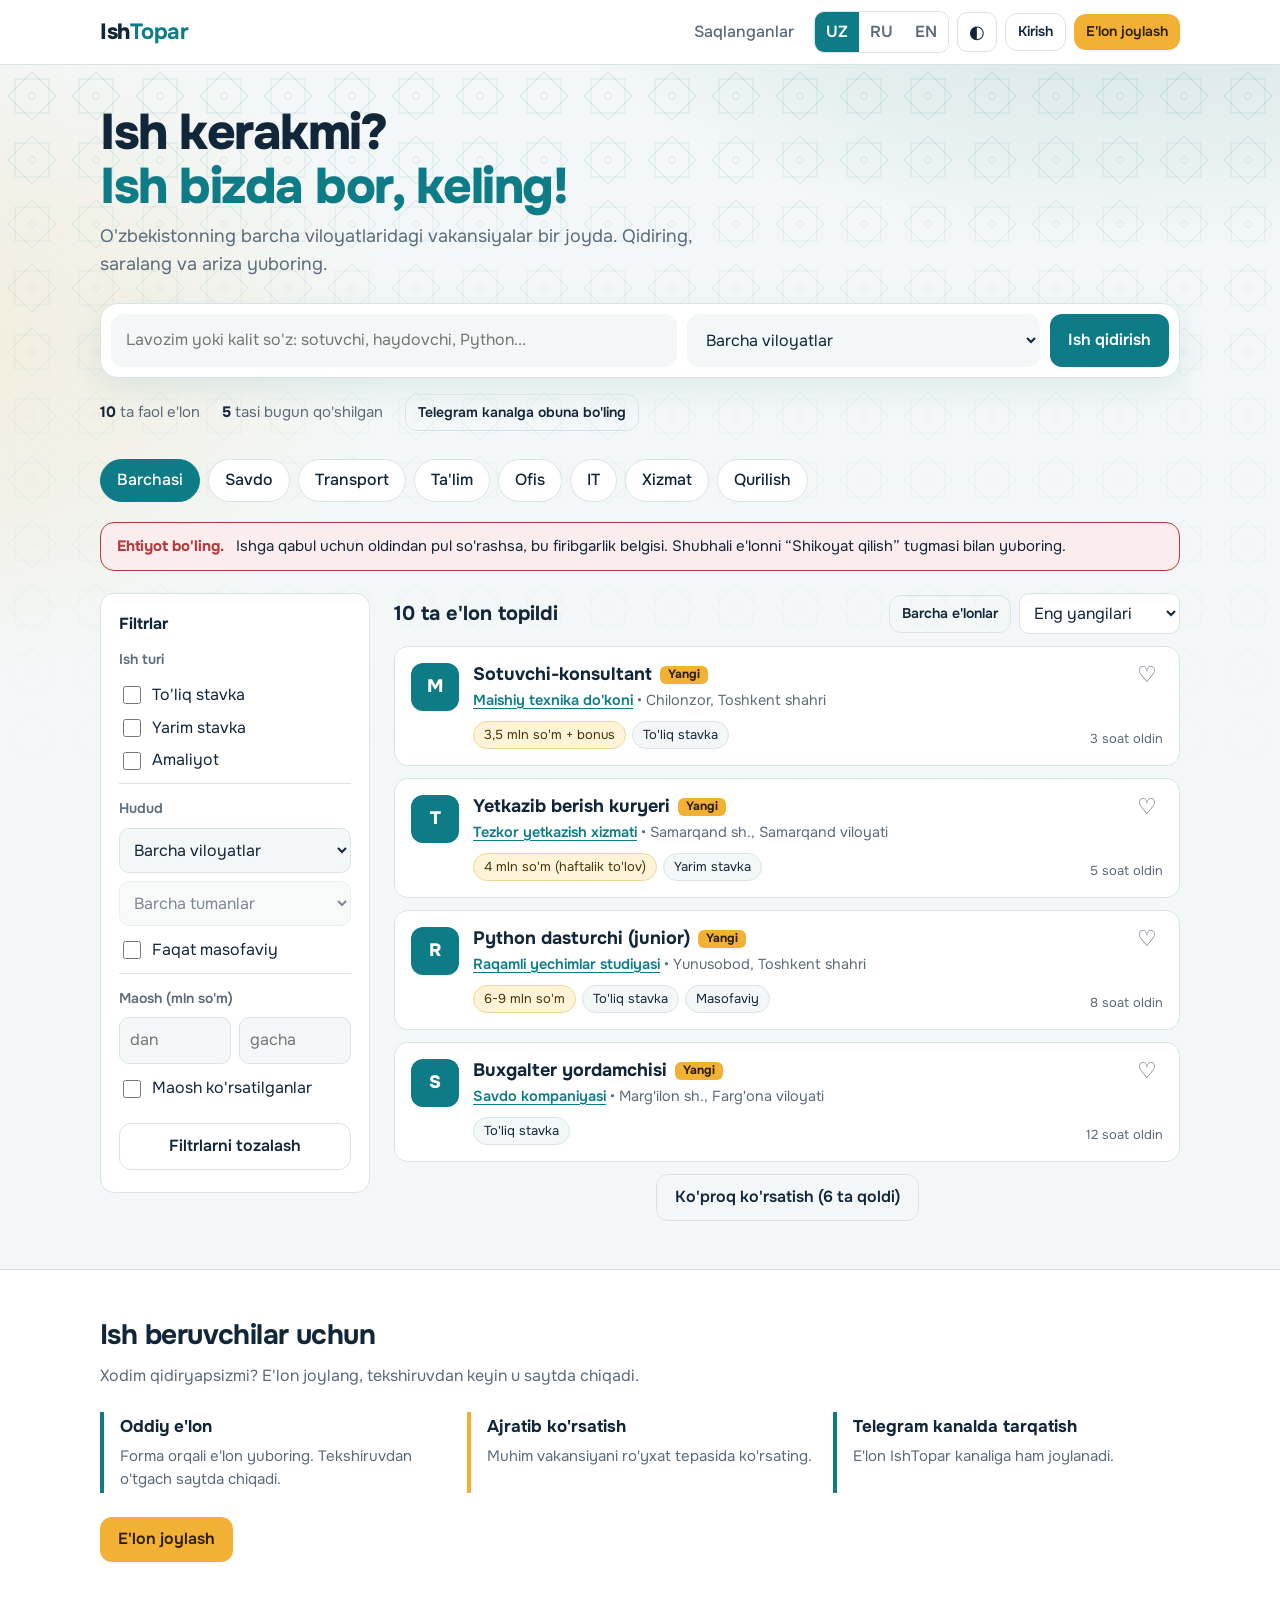
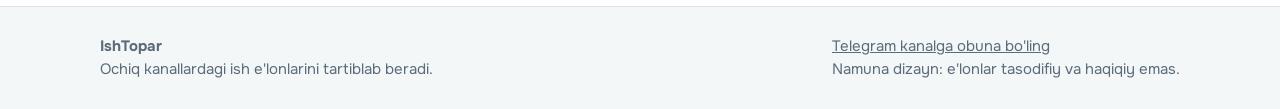
==== static/index.html @ b178813f "Create index.html" ====
<!DOCTYPE html>
<html lang="uz">
<head>
<meta charset="utf-8">
<meta name="viewport" content="width=device-width, initial-scale=1">
<title>IshTopar</title>
<link rel="preconnect" href="https://fonts.googleapis.com">
<link href="https://fonts.googleapis.com/css2?family=Onest:wght@400;500;600;800&display=swap" rel="stylesheet">
<style>
:root{
  --ink:#12263A; --muted:#5B6B7A; --bg:#F3F7F7; --surface:#FFFFFF; --line:#D9E3E5;
  --teal:#0E7C86; --teal-dark:#0A5E66; --gold:#F2B134; --red:#B3393A; --red-bg:#FBEDED;
  --sal-bg:#FFF4D9; --sal-line:#F0D894; --sal-ink:#4A3500; --radius:14px;
  --glow1:rgba(14,124,134,.17); --glow2:rgba(242,177,52,.15); --pat:url("data:image/svg+xml,<svg xmlns='http://www.w3.org/2000/svg' width='64' height='64' viewBox='0 0 64 64'><g fill='none' stroke='%230E7C86' stroke-opacity='.14' stroke-width='1'><rect x='15' y='15' width='34' height='34'/><rect x='15' y='15' width='34' height='34' transform='rotate(45 32 32)'/><circle cx='32' cy='32' r='3.5'/></g></svg>");
}
@media (prefers-color-scheme:dark){
  :root:not([data-theme="light"]){--ink:#E8EEF2; --muted:#9AAAB8; --bg:#0F1A24; --surface:#16242F; --line:#26384A; --teal:#3FB6C1; --teal-dark:#7FD3DB; --red-bg:#2C1A1B; --red:#E27C7D; --sal-bg:#3A3016; --sal-line:#5C4B1C; --sal-ink:#F6D98B; --glow1:rgba(63,182,193,.20); --glow2:rgba(242,177,52,.10); --pat:url("data:image/svg+xml,<svg xmlns='http://www.w3.org/2000/svg' width='64' height='64' viewBox='0 0 64 64'><g fill='none' stroke='%233FB6C1' stroke-opacity='.11' stroke-width='1'><rect x='15' y='15' width='34' height='34'/><rect x='15' y='15' width='34' height='34' transform='rotate(45 32 32)'/><circle cx='32' cy='32' r='3.5'/></g></svg>");}
}
:root[data-theme="dark"]{--ink:#E8EEF2; --muted:#9AAAB8; --bg:#0F1A24; --surface:#16242F; --line:#26384A; --teal:#3FB6C1; --teal-dark:#7FD3DB; --red-bg:#2C1A1B; --red:#E27C7D; --sal-bg:#3A3016; --sal-line:#5C4B1C; --sal-ink:#F6D98B; --glow1:rgba(63,182,193,.20); --glow2:rgba(242,177,52,.10); --pat:url("data:image/svg+xml,<svg xmlns='http://www.w3.org/2000/svg' width='64' height='64' viewBox='0 0 64 64'><g fill='none' stroke='%233FB6C1' stroke-opacity='.11' stroke-width='1'><rect x='15' y='15' width='34' height='34'/><rect x='15' y='15' width='34' height='34' transform='rotate(45 32 32)'/><circle cx='32' cy='32' r='3.5'/></g></svg>");}
*{box-sizing:border-box}
body::before{content:"";position:fixed;inset:0;z-index:-2;pointer-events:none;background:radial-gradient(900px 460px at 88% -6%,var(--glow1),transparent 65%),radial-gradient(760px 520px at -8% 38%,var(--glow2),transparent 65%)}
body::after{content:"";position:fixed;inset:0;z-index:-1;pointer-events:none;background-image:var(--pat);background-size:64px 64px;-webkit-mask-image:linear-gradient(180deg,#000 0,rgba(0,0,0,.35) 45%,transparent 90%);mask-image:linear-gradient(180deg,#000 0,rgba(0,0,0,.35) 45%,transparent 90%)}
html{scroll-padding-top:env(safe-area-inset-top,0px)}
body{margin:0;background:var(--bg);color:var(--ink);font-family:"Onest","Segoe UI",system-ui,sans-serif;line-height:1.55;font-size:16px;padding-top:env(safe-area-inset-top,0px);padding-bottom:env(safe-area-inset-bottom,0px)}
a{color:inherit}
:focus-visible{outline:3px solid var(--gold);outline-offset:2px}
.wrap{max-width:1120px;margin:0 auto;padding:0 20px}
.btn{display:inline-block;border:0;cursor:pointer;font:inherit;font-weight:600;border-radius:12px;padding:10px 18px;text-decoration:none;text-align:center}
.btn-gold{background:var(--gold);color:#2B1E00}
.btn-gold:hover{filter:brightness(.95)}
.btn-teal{background:var(--teal);color:#fff}
.btn-teal:hover{background:var(--teal-dark)}
.btn-line{background:transparent;border:1.5px solid var(--line);color:var(--ink)}
.btn-line:hover{border-color:var(--teal)}
.btn-sm{padding:7px 12px;font-size:14px}
.icon-btn{border:1px solid var(--line);background:var(--surface);color:var(--ink);border-radius:10px;width:40px;height:40px;cursor:pointer;font-size:18px}

/* Header */
header.top{background:var(--surface);border-bottom:1px solid var(--line)}
header.top .wrap{display:flex;align-items:center;gap:12px;min-height:64px;flex-wrap:wrap;padding-top:8px;padding-bottom:8px}
.logo{font-weight:800;font-size:22px;text-decoration:none;letter-spacing:-.02em}
.logo b{color:var(--teal)}
nav{margin-left:auto;display:flex;gap:8px;align-items:center;flex-wrap:wrap}
nav .navlink{padding:8px 12px;border-radius:10px;text-decoration:none;color:var(--muted);font-weight:500;background:none;border:0;font:inherit;font-weight:500;cursor:pointer}
nav .navlink:hover{background:var(--bg);color:var(--ink)}
.count{display:inline-block;min-width:22px;padding:0 6px;border-radius:999px;background:var(--red);color:#fff;font-size:12px;text-align:center;margin-left:4px}
.lang{display:flex;border:1px solid var(--line);border-radius:10px;overflow:hidden}
.lang button{border:0;background:var(--surface);color:var(--muted);font:inherit;font-weight:600;padding:8px 11px;cursor:pointer}
.lang button[aria-pressed="true"]{background:var(--teal);color:#fff}
#userBox{display:none;position:relative;align-items:center}
.avatar-btn{width:42px;height:42px;border-radius:50%;border:2.5px solid var(--teal);padding:0;background:var(--teal);color:#fff;font:inherit;font-weight:800;cursor:pointer;overflow:hidden;display:grid;place-items:center}
.avatar-btn.emp{border-color:var(--gold);background:var(--gold);color:#2B1E00}
.avatar-btn img{width:100%;height:100%;object-fit:cover;display:block}
.online{position:absolute;right:0;bottom:0;width:12px;height:12px;border-radius:50%;background:#2DB36B;border:2px solid var(--surface);pointer-events:none}
.menu{position:absolute;right:0;top:calc(100% + 10px);min-width:270px;background:var(--surface);border:1px solid var(--line);border-radius:14px;box-shadow:0 14px 40px rgba(0,0,0,.22);padding:8px;z-index:20}
.menu[hidden]{display:none}
.menu .who{display:flex;gap:12px;align-items:center;padding:10px 10px 14px;border-bottom:1px solid var(--line);margin-bottom:6px}
.who-av{width:48px;height:48px;flex:none;border-radius:50%;background:var(--teal);color:#fff;border:2.5px solid var(--teal);display:grid;place-items:center;font-weight:800;overflow:hidden}
.who-av.emp{background:var(--gold);border-color:var(--gold);color:#2B1E00}
.who-av img{width:100%;height:100%;object-fit:cover;display:block}
.who-t{min-width:0}
.who-t strong{display:block;font-size:16px;line-height:1.3;overflow:hidden;text-overflow:ellipsis;white-space:nowrap}
#mId{color:var(--muted);font-size:14px;font-variant-numeric:tabular-nums;overflow:hidden;text-overflow:ellipsis}
.menu button{display:flex;gap:10px;align-items:center;width:100%;text-align:left;border:0;background:none;color:var(--ink);font:inherit;padding:10px;border-radius:9px;cursor:pointer}
.menu button svg{width:18px;height:18px;flex:none;color:var(--muted)}
.menu button.danger,.menu button.danger svg{color:var(--red)}
.menu button:hover{background:var(--bg)}
.pill{display:inline-block;margin-top:6px;font-size:12px;font-weight:700;padding:1px 10px;border-radius:999px;border:1.5px solid var(--teal);color:var(--teal);background:var(--bg)}
.pill.emp{border-color:var(--gold);color:var(--sal-ink);background:var(--sal-bg)}
.roles{display:grid;grid-template-columns:1fr 1fr;gap:10px;margin-top:6px}
.dlg form label.role{position:relative;margin:0;font-weight:400;border:1.5px solid var(--line);border-radius:12px;padding:12px;cursor:pointer;background:var(--bg)}
.dlg form .role input{position:absolute;opacity:0;width:1px;height:1px;padding:0;border:0}
.role strong{display:block;font-weight:600}
.role span{color:var(--muted);font-size:14px;line-height:1.35;display:block}
.role:has(input:checked){border-color:var(--teal);box-shadow:0 0 0 2px var(--teal) inset}
.role:has(input:focus-visible){outline:3px solid var(--gold);outline-offset:2px}
.photo-row{display:flex;gap:16px;align-items:center;margin:16px 0 4px}
.photo{width:84px;height:84px;flex:none;border-radius:50%;background:var(--teal);color:#fff;display:grid;place-items:center;font-weight:800;font-size:30px;overflow:hidden}
.dlg form label.inl{display:flex;gap:8px;align-items:center;font-weight:500;margin-top:16px}
.dlg form input[type=checkbox]{width:18px;height:18px;padding:0;accent-color:var(--teal)}
.dlg form label.sub{margin-top:14px}
.tabs[hidden]{display:none}
.phone{display:flex;align-items:center;border:1px solid var(--line);border-radius:10px;background:var(--bg)}
.phone:focus-within{outline:3px solid var(--gold);outline-offset:2px;border-color:var(--teal)}
.pfx{padding:0 4px 0 13px;font-weight:600;color:var(--ink);user-select:none;white-space:nowrap}
.dlg form .phone input{border:0;background:transparent;outline:none;padding-left:6px;font-variant-numeric:tabular-nums}
.pwbox{position:relative}
.dlg form .pwbox input{padding-right:100px}
.pwtog{position:absolute;right:6px;top:50%;transform:translateY(-50%);border:0;background:none;color:var(--teal);font:inherit;font-weight:600;cursor:pointer;padding:6px 8px}
.linkrow{display:flex;justify-content:space-between;gap:8px 16px;flex-wrap:wrap;margin-top:12px}
.linkbtn{border:0;background:none;color:var(--teal);font:inherit;font-weight:600;cursor:pointer;padding:4px 0;text-decoration:underline;text-underline-offset:3px}
.alert{margin:12px 0 0;padding:10px 14px;border-radius:10px;background:var(--red-bg);border:1px solid var(--red);font-size:15px}
.demo{margin:12px 0 0;padding:10px 14px;border:1.5px dashed var(--gold);border-radius:10px;background:var(--sal-bg);color:var(--sal-ink);font-size:15px}
.demo strong{letter-spacing:.18em;font-size:18px}
.dlg form input.codeinput{letter-spacing:.35em;font-size:22px;text-align:center;font-variant-numeric:tabular-nums}

/* Hero */
.hero{padding:40px 0 22px}
.hero h1{font-size:clamp(30px,5vw,50px);line-height:1.08;margin:0 0 10px;letter-spacing:-.03em;font-weight:800;max-width:16em}
.hero h1 .h1b{display:block;color:var(--teal)}
.hero p{margin:0 0 24px;color:var(--muted);font-size:18px;max-width:34em}
.search{display:grid;grid-template-columns:1.6fr 1fr auto;gap:10px;background:var(--surface);border:1px solid var(--line);border-radius:18px;padding:10px;box-shadow:0 10px 30px rgba(14,124,134,.10)}
.search input,.search select{font:inherit;color:var(--ink);background:var(--bg);border:1px solid transparent;border-radius:12px;padding:13px 14px;width:100%}
.search input:focus,.search select:focus{border-color:var(--teal);outline:none}
.stats{display:flex;gap:22px;flex-wrap:wrap;margin-top:16px;color:var(--muted);font-size:15px;align-items:center}
.stats strong{color:var(--ink)}

/* Categories */
.cats{display:flex;gap:8px;overflow-x:auto;padding:6px 20px 14px;margin:0 -20px;scrollbar-width:thin}
.chip{flex:none;border:1.5px solid var(--line);background:var(--surface);color:var(--ink);padding:8px 16px;border-radius:999px;font:inherit;font-weight:500;cursor:pointer}
.chip[aria-pressed="true"]{background:var(--teal);border-color:var(--teal);color:#fff}

.warn{display:flex;gap:12px;background:var(--red-bg);border:1px solid var(--red);color:var(--ink);border-radius:var(--radius);padding:12px 16px;margin:6px 0 22px;font-size:15px}
.warn strong{color:var(--red)}

/* Layout */
.layout{display:grid;grid-template-columns:270px 1fr;gap:24px;align-items:start;padding-bottom:48px}
aside.filters{background:var(--surface);border:1px solid var(--line);border-radius:var(--radius);padding:18px;position:sticky;top:16px}
aside.filters h2{font-size:16px;margin:0 0 12px}
.fgroup{border-top:1px solid var(--line);padding:14px 0 6px}
.fgroup:first-of-type{border-top:0;padding-top:0}
.fgroup h3{font-size:14px;margin:0 0 8px;color:var(--muted);font-weight:600}
.fgroup label.chk{display:flex;gap:8px;align-items:center;padding:4px 0;cursor:pointer}
.fgroup input[type=checkbox]{accent-color:var(--teal);width:18px;height:18px}
.fgroup select,.fgroup input[type=number]{font:inherit;width:100%;padding:10px;border-radius:10px;border:1px solid var(--line);background:var(--bg);color:var(--ink);margin-bottom:8px}
.fgroup select:disabled{opacity:.55}
.range{display:grid;grid-template-columns:1fr 1fr;gap:8px}
.filters-toggle{display:none}

.listhead{display:flex;justify-content:space-between;align-items:center;margin-bottom:12px;gap:12px;flex-wrap:wrap}
.listhead h2{margin:0;font-size:20px}
.listhead select{font:inherit;padding:8px 10px;border-radius:10px;border:1px solid var(--line);background:var(--surface);color:var(--ink)}

/* Job card */
.job{display:grid;grid-template-columns:48px 1fr auto;gap:14px;background:var(--surface);border:1px solid var(--line);border-radius:var(--radius);padding:16px;margin-bottom:12px;cursor:pointer}
.job:hover{border-color:var(--teal)}
.avatar{width:48px;height:48px;border-radius:12px;background:var(--teal);color:#fff;display:grid;place-items:center;font-weight:800;font-size:18px}
.job h3{margin:0 0 2px;font-size:18px;line-height:1.3;display:flex;gap:8px;align-items:center;flex-wrap:wrap}
.job .meta{color:var(--muted);font-size:14.5px}
.colink{border:0;background:none;padding:0;font:inherit;color:var(--teal);font-weight:600;cursor:pointer;text-decoration:underline;text-underline-offset:3px}
.tags{display:flex;flex-wrap:wrap;gap:6px;margin-top:10px}
.tag{font-size:13px;padding:3px 10px;border-radius:999px;background:var(--bg);border:1px solid var(--line);color:var(--ink)}
.tag.salary{background:var(--sal-bg);border-color:var(--sal-line);color:var(--sal-ink)}
.badge-new{font-size:12px;font-weight:700;background:var(--gold);color:#2B1E00;border-radius:6px;padding:1px 8px}
.job .side{text-align:right;display:flex;flex-direction:column;justify-content:space-between;align-items:flex-end;gap:8px;font-size:13px;color:var(--muted)}
.save{border:0;background:none;font-size:22px;cursor:pointer;color:var(--muted);line-height:1}
.save[aria-pressed="true"]{color:var(--red)}
.empty{text-align:center;padding:48px 16px;background:var(--surface);border:1px dashed var(--line);border-radius:var(--radius);color:var(--muted)}
.empty strong{display:block;color:var(--ink);font-size:18px;margin-bottom:6px}
.more{display:block;margin:6px auto 0}

/* Employers */
.employers{background:var(--surface);border-top:1px solid var(--line);border-bottom:1px solid var(--line);padding:44px 0}
.employers h2{margin:0 0 6px;font-size:28px;letter-spacing:-.02em}
.employers p.lead{margin:0 0 24px;color:var(--muted);max-width:36em}
.eitems{display:grid;grid-template-columns:repeat(3,1fr);gap:20px;margin-bottom:24px}
.eitem{border-left:4px solid var(--teal);padding:2px 0 2px 16px}
.eitem:nth-child(2){border-color:var(--gold)}
.eitem h3{margin:0 0 4px;font-size:17px}
.eitem p{margin:0;color:var(--muted);font-size:15px}

/* Dialogs */
dialog{border:0;border-radius:18px;padding:0;max-width:640px;width:calc(100% - 28px);background:var(--surface);color:var(--ink);box-shadow:0 30px 80px rgba(0,0,0,.35)}
dialog::backdrop{background:rgba(10,20,30,.55)}
.dlg{padding:24px;max-height:85vh;overflow:auto}
.dlg h2{margin:0 0 4px;font-size:24px;line-height:1.25}
.dlg .close{float:right}
.dlg dl{display:grid;grid-template-columns:110px 1fr;gap:8px 12px;margin:18px 0}
.dlg dt{color:var(--muted)}
.dlg dd{margin:0}
.dlg .actions{display:flex;gap:10px;flex-wrap:wrap;margin-top:18px}
.dlg form label{display:block;margin:12px 0 4px;font-weight:600;font-size:14px}
.dlg form input,.dlg form select,.dlg form textarea{font:inherit;width:100%;padding:11px;border-radius:10px;border:1px solid var(--line);background:var(--bg);color:var(--ink)}
.dlg .two{display:grid;grid-template-columns:1fr 1fr;gap:10px}
.tabs{display:flex;gap:6px;margin:14px 0 4px}
.tabs button{flex:1;border:1.5px solid var(--line);background:var(--surface);color:var(--ink);font:inherit;font-weight:600;padding:9px;border-radius:10px;cursor:pointer}
.tabs button[aria-pressed="true"]{background:var(--teal);border-color:var(--teal);color:#fff}
.note{color:var(--muted);font-size:14px;margin-top:12px}
.mini{display:flex;justify-content:space-between;gap:10px;align-items:center;border:1px solid var(--line);border-radius:12px;padding:10px 14px;margin-top:8px;cursor:pointer;background:var(--bg)}
.mini:hover{border-color:var(--teal)}

footer{background:var(--bg);padding:28px 0;color:var(--muted);font-size:15px}
footer .wrap{display:flex;justify-content:space-between;gap:16px;flex-wrap:wrap}

@media (max-width:860px){
  .layout{grid-template-columns:1fr}
  aside.filters{position:static;display:none}
  aside.filters.open{display:block}
  .filters-toggle{display:inline-block}
  .search{grid-template-columns:1fr}
  .eitems{grid-template-columns:1fr}
  nav .hide-sm{display:none}
}
@media (max-width:520px){
  .job{grid-template-columns:40px 1fr}
  .job .side{grid-column:1/-1;flex-direction:row;align-items:center;text-align:left}
  .avatar{width:40px;height:40px;font-size:16px}
  .dlg .two{grid-template-columns:1fr}
  .dlg dl{grid-template-columns:1fr}
}
@media (prefers-reduced-motion:no-preference){.job{transition:border-color .15s}}
</style>
</head>
<body>

<header class="top">
  <div class="wrap">
    <a class="logo" href="#">Ish<b>Topar</b></a>
    <nav>
      <button class="navlink" id="savedBtn"><span data-i18n="nav_saved"></span><span class="count" id="savedCount">0</span></button>
      <div class="lang" role="group" aria-label="Til / Язык">
        <button data-lang="uz" aria-pressed="true">UZ</button>
        <button data-lang="ru" aria-pressed="false">RU</button>
        <button data-lang="en" aria-pressed="false">EN</button>
      </div>
      <button class="icon-btn" id="themeBtn" aria-label="Theme">◐</button>
      <button class="btn btn-line btn-sm" id="loginBtn" data-i18n="login"></button>
      <span id="userBox">
        <button class="avatar-btn" id="avatarBtn" aria-haspopup="true" aria-expanded="false"></button>
        <span class="online" aria-hidden="true"></span>
        <div class="menu" id="userMenu" hidden>
          <div class="who">
            <div class="who-av" id="mAv"></div>
            <div class="who-t"><strong id="mName"></strong><div id="mId"></div><span class="pill" id="mRole"></span></div>
          </div>
          <button type="button" id="menuProfile"><svg viewBox="0 0 24 24" fill="none" stroke="currentColor" stroke-width="2" stroke-linecap="round" stroke-linejoin="round" aria-hidden="true"><circle cx="12" cy="8" r="4"/><path d="M4 21c0-4 4-6 8-6s8 2 8 6"/></svg><span data-i18n="menu_profile"></span></button>
          <button type="button" id="logoutBtn" class="danger"><svg viewBox="0 0 24 24" fill="none" stroke="currentColor" stroke-width="2" stroke-linecap="round" stroke-linejoin="round" aria-hidden="true"><path d="M9 21H5a2 2 0 0 1-2-2V5a2 2 0 0 1 2-2h4"/><path d="M16 17l5-5-5-5"/><path d="M21 12H9"/></svg><span data-i18n="logout"></span></button>
        </div>
      </span>
      <button class="btn btn-gold btn-sm" id="postBtn" data-i18n="post"></button>
    </nav>
  </div>
</header>

<main>
<section class="hero">
  <div class="wrap">
    <h1><span data-i18n="hero_h1"></span><span class="h1b" data-i18n="hero_h2"></span></h1>
    <p data-i18n="hero_p"></p>
    <div class="search" role="search">
      <input id="q" type="search" data-ph="ph_q" aria-label="Search">
      <select id="regionTop" aria-label="Hudud"></select>
      <button class="btn btn-teal" id="goBtn" data-i18n="search"></button>
    </div>
    <div class="stats">
      <span><strong id="statCount">0</strong> <span data-i18n="stat_active"></span></span>
      <span><strong id="statNew">0</strong> <span data-i18n="stat_new"></span></span>
      <a class="btn btn-line btn-sm" href="https://t.me/ishtopar" target="_blank" rel="noopener" data-i18n="tg"></a>
    </div>
  </div>
</section>

<div class="wrap">
  <div class="cats" id="cats"></div>

  <div class="warn" role="note">
    <strong data-i18n="warn_b"></strong><span data-i18n="warn_t"></span>
  </div>

  <div class="layout" id="list">
    <aside class="filters" id="filters">
      <h2 data-i18n="filters"></h2>
      <div class="fgroup">
        <h3 data-i18n="f_type"></h3>
        <label class="chk"><input type="checkbox" name="type" value="full"> <span data-i18n="t_full"></span></label>
        <label class="chk"><input type="checkbox" name="type" value="part"> <span data-i18n="t_part"></span></label>
        <label class="chk"><input type="checkbox" name="type" value="intern"> <span data-i18n="t_intern"></span></label>
      </div>
      <div class="fgroup">
        <h3 data-i18n="f_region"></h3>
        <select id="region" aria-label="Viloyat"></select>
        <select id="district" aria-label="Tuman"></select>
        <label class="chk"><input type="checkbox" id="remote"> <span data-i18n="remote"></span></label>
      </div>
      <div class="fgroup">
        <h3 data-i18n="f_salary"></h3>
        <div class="range">
          <input type="number" id="smin" min="0" step="0.5" data-ph="from">
          <input type="number" id="smax" min="0" step="0.5" data-ph="to">
        </div>
        <label class="chk"><input type="checkbox" id="salaryOnly"> <span data-i18n="sal_only"></span></label>
      </div>
      <button class="btn btn-line" id="reset" style="width:100%;margin:12px 0 4px" data-i18n="reset"></button>
    </aside>

    <section>
      <div class="listhead">
        <h2 id="resultTitle"></h2>
        <div style="display:flex;gap:8px;align-items:center;flex-wrap:wrap">
          <button class="btn btn-line btn-sm" id="backAll" hidden data-i18n="back_all"></button>
          <button class="btn btn-line btn-sm filters-toggle" id="fToggle" data-i18n="filters"></button>
          <select id="sort" aria-label="Sort">
            <option value="new" data-i18n="sort_new"></option>
            <option value="salary" data-i18n="sort_sal"></option>
          </select>
        </div>
      </div>
      <div id="jobs"></div>
    </section>
  </div>
</div>

<section class="employers" id="employers">
  <div class="wrap">
    <h2 data-i18n="e_h"></h2>
    <p class="lead" data-i18n="e_p"></p>
    <div class="eitems">
      <div class="eitem"><h3 data-i18n="e1_h"></h3><p data-i18n="e1_t"></p></div>
      <div class="eitem"><h3 data-i18n="e2_h"></h3><p data-i18n="e2_t"></p></div>
      <div class="eitem"><h3 data-i18n="e3_h"></h3><p data-i18n="e3_t"></p></div>
    </div>
    <button class="btn btn-gold" id="postBtn2" data-i18n="post"></button>
  </div>
</section>
</main>

<footer>
  <div class="wrap">
    <div><strong>IshTopar</strong><br><span data-i18n="foot1"></span></div>
    <div><a href="https://t.me/ishtopar" target="_blank" rel="noopener" data-i18n="tg"></a><br><span data-i18n="foot3"></span></div>
  </div>
</footer>

<dialog id="detail" aria-label="Job"><div class="dlg" id="dBody"></div></dialog>
<dialog id="coDlg" aria-label="Company"><div class="dlg" id="coBody"></div></dialog>

<dialog id="postDlg" aria-labelledby="pTitle">
  <div class="dlg">
    <button class="icon-btn close" data-close aria-label="Close">✕</button>
    <h2 id="pTitle" data-i18n="p_title"></h2>
    <p class="note" style="margin-top:4px" data-i18n="p_sub"></p>
    <form id="postForm">
      <label for="f1" data-i18n="p_job"></label><input id="f1" required>
      <label for="f2" data-i18n="p_co"></label><input id="f2" required>
      <div class="two">
        <div><label for="pCat" data-i18n="p_cat"></label><select id="pCat"></select></div>
        <div><label for="pType" data-i18n="p_type"></label><select id="pType"></select></div>
      </div>
      <div class="two">
        <div><label for="pRegion" data-i18n="p_reg"></label><select id="pRegion" required></select></div>
        <div><label for="pDistrict" data-i18n="p_dist"></label><select id="pDistrict"></select></div>
      </div>
      <label for="f5" data-i18n="p_sal"></label><input id="f5" data-ph="p_sal_ph">
      <label for="f6" data-i18n="p_desc"></label><textarea id="f6" rows="4" required></textarea>
      <label for="f7" data-i18n="p_contact"></label><input id="f7" required>
      <div class="actions"><button class="btn btn-gold" type="submit" data-i18n="p_send"></button></div>
    </form>
  </div>
</dialog>

<dialog id="profDlg" aria-labelledby="prTitle">
  <div class="dlg">
    <button class="icon-btn close" data-close aria-label="Close">✕</button>
    <h2 id="prTitle" data-i18n="pr_title"></h2>
    <span class="pill" id="prRole"></span>
    <form id="profForm">
      <div class="photo-row">
        <div class="photo" id="prPhoto"></div>
        <div>
          <div style="display:flex;gap:8px;flex-wrap:wrap">
            <button type="button" class="btn btn-line btn-sm" id="photoPick" data-i18n="pr_photo_btn"></button>
            <button type="button" class="btn btn-line btn-sm" id="photoDel" data-i18n="pr_photo_rm"></button>
          </div>
          <p class="note" style="margin:8px 0 0" data-i18n="pr_photo_hint"></p>
          <input type="file" id="photoIn" accept="image/*" hidden>
        </div>
      </div>
      <label for="pr1" data-i18n="pr_name"></label><input id="pr1" required maxlength="80">
      <div class="two">
        <div><label for="pr2" data-i18n="pr_email"></label><input id="pr2" type="email" autocomplete="email"></div>
        <div><label for="pr3" data-i18n="pr_phone"></label><input id="pr3" type="tel" readonly></div>
      </div>
      <div class="two">
        <div><label for="prRegion" data-i18n="p_reg"></label><select id="prRegion"></select></div>
        <div><label for="prDistrict" data-i18n="p_dist"></label><select id="prDistrict"></select></div>
      </div>
      <div id="seekerFields">
        <div class="two">
          <div><label for="pr6" data-i18n="pr_field"></label><select id="pr6"></select></div>
          <div><label for="pr7" data-i18n="pr_tg"></label><input id="pr7" placeholder="@username" maxlength="60"></div>
        </div>
        <label for="pr8" data-i18n="pr_about"></label><textarea id="pr8" rows="3" maxlength="300"></textarea>
      </div>
      <div id="empFields" hidden>
        <label for="pr9" data-i18n="pr_co"></label><input id="pr9" maxlength="100">
        <label for="pr10" data-i18n="pr_site"></label><input id="pr10" maxlength="120">
        <label for="pr11" data-i18n="pr_co_about"></label><textarea id="pr11" rows="3" maxlength="400"></textarea>
      </div>
      <label class="inl" for="pr12"><input type="checkbox" id="pr12"> <span data-i18n="pr_notify"></span></label>
      <div class="actions"><button class="btn btn-teal" type="submit" data-i18n="pr_save"></button><button class="btn btn-line" type="button" id="chPw" data-i18n="pr_change_pw"></button><span id="prMsg" class="note" style="margin:0;align-self:center" role="status"></span></div>
      <p class="note" data-i18n="pr_private"></p>
    </form>
  </div>
</dialog>

<dialog id="loginDlg" aria-labelledby="lTitle">
  <div class="dlg">
    <button class="icon-btn close" data-close aria-label="Close">✕</button>
    <h2 id="lTitle"></h2>
    <div class="tabs" id="authTabs">
      <button type="button" data-tab="in" aria-pressed="true" data-i18n="tab_in"></button>
      <button type="button" data-tab="up" aria-pressed="false" data-i18n="tab_up"></button>
    </div>
    <div class="alert" id="authMsg" role="alert" hidden></div>

    <form id="fIn" data-panel="in" novalidate>
      <label for="inPhone" data-i18n="l_phone"></label><div class="phone"><span class="pfx">+998</span><input id="inPhone" data-phone type="tel" inputmode="numeric" autocomplete="tel-national" placeholder="90 123 45 67" maxlength="12"></div>
      <label for="inPass" data-i18n="l_pw"></label><div class="pwbox"><input id="inPass" type="password" autocomplete="current-password"><button type="button" class="pwtog" data-pw="inPass" data-i18n="a_show"></button></div>
      <div class="linkrow">
        <button type="button" class="linkbtn" data-go="forgot" data-i18n="a_forgot"></button>
        <button type="button" class="linkbtn" data-go="sms" data-i18n="a_sms"></button>
      </div>
      <div class="actions"><button class="btn btn-teal" type="submit" data-i18n="l_in"></button></div>
    </form>

    <form id="fUp" data-panel="up" hidden novalidate>
      <label for="l1" data-i18n="l_name"></label><input id="l1" autocomplete="name" maxlength="80">
      <label for="upPhone" data-i18n="l_phone"></label><div class="phone"><span class="pfx">+998</span><input id="upPhone" data-phone type="tel" inputmode="numeric" autocomplete="tel-national" placeholder="90 123 45 67" maxlength="12"></div>
      <label for="upPass" data-i18n="l_pw"></label><div class="pwbox"><input id="upPass" type="password" autocomplete="new-password"><button type="button" class="pwtog" data-pw="upPass" data-i18n="a_show"></button></div>
      <p class="note" style="margin:4px 0 0" data-i18n="a_pw_hint"></p>
      <label class="sub" data-i18n="reg_role"></label>
      <div class="roles">
        <label class="role"><input type="radio" name="role" value="seeker" checked><strong data-i18n="role_seeker"></strong><span data-i18n="role_seeker_d"></span></label>
        <label class="role"><input type="radio" name="role" value="employer"><strong data-i18n="role_emp"></strong><span data-i18n="role_emp_d"></span></label>
      </div>
      <div id="coRow" hidden><label for="l4" data-i18n="l_company"></label><input id="l4" autocomplete="organization" maxlength="100"></div>
      <div class="actions"><button class="btn btn-teal" type="submit" data-i18n="a_next"></button></div>
    </form>

    <form id="fSms" data-panel="sms" hidden novalidate>
      <p class="note" style="margin-top:12px" data-i18n="a_sms_hint"></p>
      <label for="smsPhone" data-i18n="l_phone"></label><div class="phone"><span class="pfx">+998</span><input id="smsPhone" data-phone type="tel" inputmode="numeric" autocomplete="tel-national" placeholder="90 123 45 67" maxlength="12"></div>
      <div class="actions"><button class="btn btn-teal" type="submit" data-i18n="a_send"></button><button type="button" class="linkbtn" data-go="in" data-i18n="a_back"></button></div>
    </form>

    <form id="fForgot" data-panel="forgot" hidden novalidate>
      <p class="note" style="margin-top:12px" data-i18n="a_forgot_hint"></p>
      <label for="fgPhone" data-i18n="l_phone"></label><div class="phone"><span class="pfx">+998</span><input id="fgPhone" data-phone type="tel" inputmode="numeric" autocomplete="tel-national" placeholder="90 123 45 67" maxlength="12"></div>
      <div class="actions"><button class="btn btn-teal" type="submit" data-i18n="a_send"></button><button type="button" class="linkbtn" data-go="in" data-i18n="a_back"></button></div>
    </form>

    <form id="fCode" data-panel="code" hidden novalidate>
      <p class="note" style="margin-top:12px" id="codeNote"></p>
      <div class="demo" id="demoCode"></div>
      <label for="codeIn" data-i18n="a_code"></label><input id="codeIn" class="codeinput" inputmode="numeric" autocomplete="one-time-code" maxlength="6" placeholder="••••••">
      <div class="actions"><button class="btn btn-teal" type="submit" data-i18n="a_verify"></button><button class="btn btn-line" type="button" id="resendBtn" disabled></button><button type="button" class="linkbtn" data-go="in" data-i18n="a_back"></button></div>
    </form>

    <form id="fNew" data-panel="new" hidden novalidate>
      <label for="np1" data-i18n="a_new_pw"></label><div class="pwbox"><input id="np1" type="password" autocomplete="new-password"><button type="button" class="pwtog" data-pw="np1" data-i18n="a_show"></button></div>
      <p class="note" style="margin:4px 0 0" data-i18n="a_pw_hint"></p>
      <label for="np2" data-i18n="a_new_pw2"></label><div class="pwbox"><input id="np2" type="password" autocomplete="new-password"><button type="button" class="pwtog" data-pw="np2" data-i18n="a_show"></button></div>
      <div class="actions"><button class="btn btn-teal" type="submit" data-i18n="a_save_pw"></button></div>
    </form>

    <p class="note" data-i18n="l_note"></p>
  </div>
</dialog>

<script>
/* ---------- Tarjimalar ---------- */
const T={
uz:{nav_jobs:"E'lonlar",nav_saved:"Saqlanganlar",login:"Kirish",logout:"Chiqish",hello:"Salom, ",post:"E'lon joylash",
hero_h1:"Ish kerakmi?",hero_h2:"Ish bizda bor, keling!",hero_p:"O'zbekistonning barcha viloyatlaridagi vakansiyalar bir joyda. Qidiring, saralang va ariza yuboring.",
ph_q:"Lavozim yoki kalit so'z: sotuvchi, haydovchi, Python...",all_reg:"Barcha viloyatlar",all_dist:"Barcha tumanlar",search:"Ish qidirish",
stat_active:"ta faol e'lon",stat_new:"tasi bugun qo'shilgan",tg:"Telegram kanalga obuna bo'ling",
warn_b:"Ehtiyot bo'ling. ",warn_t:"Ishga qabul uchun oldindan pul so'rashsa, bu firibgarlik belgisi. Shubhali e'lonni “Shikoyat qilish” tugmasi bilan yuboring.",
filters:"Filtrlar",f_type:"Ish turi",t_full:"To'liq stavka",t_part:"Yarim stavka",t_intern:"Amaliyot",f_region:"Hudud",remote:"Faqat masofaviy",
f_salary:"Maosh (mln so'm)",from:"dan",to:"gacha",sal_only:"Maosh ko'rsatilganlar",reset:"Filtrlarni tozalash",
sort_new:"Eng yangilari",sort_sal:"Maosh bo'yicha",found:"ta e'lon topildi",saved_title:"Saqlangan e'lonlar",back_all:"Barcha e'lonlar",
empty_t:"Hech narsa topilmadi",empty_d:"Qidiruv so'zini qisqartiring yoki filtrlarni tozalang.",
es_t:"Hali hech narsa saqlanmagan",es_d:"E'londagi ♡ belgisini bosib, yoqqanlarini shu yerga yig'ing.",
more:"Ko'proq ko'rsatish",left:"ta qoldi",new:"Yangi",remote_tag:"Masofaviy",mln:"mln so'm",ago_h:"soat oldin",ago_d:"kun oldin",
x_bonus:"+ bonus",x_food:"+ ovqat",x_weekly:"(haftalik to'lov)",x_deal:"(kelishuv asosida)",
d_type:"Ish turi",d_reg:"Hudud",d_sal:"Maosh",d_none:"Ko'rsatilmagan",d_desc:"Tavsif",d_req:"Talablar",d_con:"Aloqa",
apply:"Ariza yuborish",report:"Shikoyat qilish",reported:"Shikoyat yuborildi",dw_b:"Eslatma. ",dw_t:"Oldindan to'lov so'ralsa, rozi bo'lmang.",
co_jobs:"Ochiq vakansiyalar",
p_title:"E'lon joylash",p_sub:"E'lon tekshiruvdan keyin saytda chiqadi.",p_job:"Lavozim",p_co:"Kompaniya",p_cat:"Soha",p_type:"Ish turi",p_reg:"Viloyat",p_dist:"Tuman",
p_sal:"Maosh (ixtiyoriy)",p_sal_ph:"Masalan: 4-6 mln so'm",p_desc:"Tavsif va talablar",p_contact:"Aloqa (Telegram yoki telefon)",p_send:"Tekshiruvga yuborish",
p_ok_b:"Rahmat, e'lon qabul qilindi.",p_ok_t:"Tekshiruvdan keyin saytda chiqadi.",close:"Yopish",
tab_in:"Kirish",tab_up:"Ro'yxatdan o'tish",l_name:"Ismingiz",l_id:"Telefon yoki email",l_pw:"Parol",l_in:"Kirish",l_up:"Hisob yaratish",
l_note:"Kod telefon raqamingizga SMS orqali yuboriladi.",
reg_role:"Siz kimsiz?",role_seeker:"Ish qidiryapman",role_seeker_d:"Vakansiya qidirib, ariza yuboraman",role_emp:"Ish beruvchiman",role_emp_d:"Xodim qidiryapman, e'lon joylayman",l_company:"Kompaniya nomi",role_label_seeker:"Ish qidiruvchi",role_label_emp:"Ish beruvchi",
menu_profile:"Profil sozlamalari",choose:"Tanlang",
pr_title:"Profil sozlamalari",pr_photo_btn:"Rasm tanlash",pr_photo_rm:"O'chirish",pr_photo_hint:"JPG yoki PNG. Rasm kvadrat shaklida kesiladi.",
pr_name:"Ism",pr_email:"Email",pr_phone:"Telefon",pr_field:"Qiziqish sohasi",pr_tg:"Telegram",pr_about:"O'zim haqimda",
pr_co:"Kompaniya nomi",pr_site:"Kompaniya sayti yoki Telegram",pr_co_about:"Kompaniya haqida",pr_notify:"Yangi vakansiyalar haqida xabar olish",
pr_save:"Saqlash",pr_saved:"Saqlandi",pr_private:"Ma'lumotlaringiz serverda saqlanadi.",
l_phone:"Telefon raqam",a_next:"Davom etish",a_forgot:"Parolni unutdingizmi?",a_sms:"SMS kod bilan kirish",a_show:"Ko'rsatish",a_hide:"Yashirish",a_pw_hint:"Kamida 8 ta belgi.",
a_sms_title:"SMS kod bilan kirish",a_sms_hint:"Telefon raqamingizga 6 xonali kod yuboramiz.",a_forgot_title:"Parolni tiklash",a_forgot_hint:"Ro'yxatdan o'tgan raqamingizni kiriting, SMS orqali kod yuboramiz.",
a_send:"Kod yuborish",a_code_title:"Kodni kiriting",a_code_sent:"Kod {p} raqamiga yuborildi.",a_code:"6 xonali kod",a_verify:"Tasdiqlash",a_resend:"Qayta yuborish",a_resend_in:"Qayta yuborish ({s} s)",
a_demo:"Demo: SMS o'rniga kod shu yerda ko'rsatiladi: ",a_new_title:"Yangi parol",a_new_pw:"Yangi parol",a_new_pw2:"Parolni takrorlang",a_save_pw:"Parolni saqlash",a_back:"Orqaga",pr_change_pw:"Parolni o'zgartirish (SMS orqali)",
e_phone:"Telefon raqamni to'liq kiriting (9 ta raqam).",e_cred:"Telefon raqam yoki parol noto'g'ri. Hisobingiz bo'lmasa, ro'yxatdan o'ting.",e_lock:"Juda ko'p urinish. {s} soniyadan keyin qayta urinib ko'ring.",
e_nopw:"Bu hisobga parol o'rnatilmagan. “Parolni unutdingizmi?” orqali yangi parol o'rnating.",e_exists:"Bu raqam allaqachon ro'yxatdan o'tgan. Kiring yoki parolni tiklang.",e_noacc:"Bu raqam ro'yxatdan o'tmagan. Avval ro'yxatdan o'ting.",
e_pw_short:"Parol kamida 8 ta belgidan iborat bo'lsin.",e_pw_match:"Parollar bir xil emas.",e_code:"Kod noto'g'ri yoki muddati tugagan. Kerak bo'lsa yangi kod so'rang.",e_code_exp:"Kod muddati tugadi. Yangi kod so'rang.",e_code_tries:"Urinishlar tugadi. Yangi kod so'rang.",
e_company:"Kompaniya nomini kiriting.",e_crypto:"Xavfsiz ulanish kerak: saytni localhost yoki HTTPS orqali oching.",
e_soon:"Biroz kuting: {s} soniyadan keyin qayta urinib ko'ring.",e_rate:"Juda ko'p so'rov. Keyinroq urinib ko'ring.",e_reset:"Ruxsat muddati tugadi. Parolni tiklashni qaytadan boshlang.",e_sms:"SMS yuborib bo'lmadi. Keyinroq urinib ko'ring.",
e_net:"Server bilan aloqa yo'q. Server ishlayotganini va saytni http://127.0.0.1:5000 orqali ochganingizni tekshiring.",e_server:"Xatolik yuz berdi. Qayta urinib ko'ring.",e_email:"Email noto'g'ri.",e_photo:"Rasm noto'g'ri yoki juda katta.",e_unauth:"Sessiya tugagan. Qaytadan kiring.",
a_dev:"Sinov rejimi: SMS yuborilmaydi. {p} uchun kodni server oynasida (terminalda) ko'ring.",
e_h:"Ish beruvchilar uchun",e_p:"Xodim qidiryapsizmi? E'lon joylang, tekshiruvdan keyin u saytda chiqadi.",
e1_h:"Oddiy e'lon",e1_t:"Forma orqali e'lon yuboring. Tekshiruvdan o'tgach saytda chiqadi.",
e2_h:"Ajratib ko'rsatish",e2_t:"Muhim vakansiyani ro'yxat tepasida ko'rsating.",
e3_h:"Telegram kanalda tarqatish",e3_t:"E'lon IshTopar kanaliga ham joylanadi.",
foot1:"Ochiq kanallardagi ish e'lonlarini tartiblab beradi.",foot3:"Namuna dizayn: e'lonlar tasodifiy va haqiqiy emas.",
c_all:"Barchasi",c_sales:"Savdo",c_transport:"Transport",c_edu:"Ta'lim",c_office:"Ofis",c_it:"IT",c_service:"Xizmat",c_build:"Qurilish"},
ru:{nav_jobs:"Вакансии",nav_saved:"Сохранённые",login:"Войти",logout:"Выйти",hello:"Привет, ",post:"Разместить вакансию",
hero_h1:"Нужна работа?",hero_h2:"Работа у нас есть, заходите!",hero_p:"Вакансии из всех областей Узбекистана в одном месте. Ищите, фильтруйте и откликайтесь.",
ph_q:"Должность или слово: продавец, водитель, Python...",all_reg:"Все области",all_dist:"Все районы",search:"Найти работу",
stat_active:"активных вакансий",stat_new:"добавлено сегодня",tg:"Подписаться на Telegram-канал",
warn_b:"Будьте осторожны. ",warn_t:"Если за трудоустройство просят деньги вперёд, это признак мошенничества. Отправьте жалобу кнопкой «Пожаловаться».",
filters:"Фильтры",f_type:"Тип работы",t_full:"Полная занятость",t_part:"Частичная занятость",t_intern:"Стажировка",f_region:"Регион",remote:"Только удалённо",
f_salary:"Зарплата (млн сум)",from:"от",to:"до",sal_only:"С указанной зарплатой",reset:"Сбросить фильтры",
sort_new:"Сначала новые",sort_sal:"По зарплате",found:"вакансий найдено",saved_title:"Сохранённые вакансии",back_all:"Все вакансии",
empty_t:"Ничего не найдено",empty_d:"Сократите запрос или сбросьте фильтры.",
es_t:"Пока ничего не сохранено",es_d:"Нажмите ♡ на вакансии, чтобы собрать понравившиеся здесь.",
more:"Показать ещё",left:"осталось",new:"Новая",remote_tag:"Удалённо",mln:"млн сум",ago_h:"ч. назад",ago_d:"дн. назад",
x_bonus:"+ бонус",x_food:"+ питание",x_weekly:"(выплата еженедельно)",x_deal:"(по договорённости)",
d_type:"Тип работы",d_reg:"Регион",d_sal:"Зарплата",d_none:"Не указана",d_desc:"Описание",d_req:"Требования",d_con:"Контакты",
apply:"Откликнуться",report:"Пожаловаться",reported:"Жалоба отправлена",dw_b:"Помните. ",dw_t:"Если просят оплату вперёд, не соглашайтесь.",
co_jobs:"Открытые вакансии",
p_title:"Разместить вакансию",p_sub:"После проверки вакансия появится на сайте.",p_job:"Должность",p_co:"Компания",p_cat:"Сфера",p_type:"Тип работы",p_reg:"Область",p_dist:"Район",
p_sal:"Зарплата (необязательно)",p_sal_ph:"Например: 4-6 млн сум",p_desc:"Описание и требования",p_contact:"Контакт (Telegram или телефон)",p_send:"Отправить на проверку",
p_ok_b:"Спасибо, вакансия принята.",p_ok_t:"После проверки она появится на сайте.",close:"Закрыть",
tab_in:"Вход",tab_up:"Регистрация",l_name:"Ваше имя",l_id:"Телефон или email",l_pw:"Пароль",l_in:"Войти",l_up:"Создать аккаунт",
l_note:"Код отправляется SMS на ваш номер телефона.",
reg_role:"Кто вы?",role_seeker:"Ищу работу",role_seeker_d:"Ищу вакансии и откликаюсь",role_emp:"Я работодатель",role_emp_d:"Ищу сотрудников, размещаю вакансии",l_company:"Название компании",role_label_seeker:"Соискатель",role_label_emp:"Работодатель",
menu_profile:"Настройки профиля",choose:"Выберите",
pr_title:"Настройки профиля",pr_photo_btn:"Выбрать фото",pr_photo_rm:"Удалить",pr_photo_hint:"JPG или PNG. Фото обрезается до квадрата.",
pr_name:"Имя",pr_email:"Email",pr_phone:"Телефон",pr_field:"Сфера интересов",pr_tg:"Telegram",pr_about:"О себе",
pr_co:"Название компании",pr_site:"Сайт или Telegram компании",pr_co_about:"О компании",pr_notify:"Получать уведомления о новых вакансиях",
pr_save:"Сохранить",pr_saved:"Сохранено",pr_private:"Ваши данные хранятся на сервере.",
l_phone:"Номер телефона",a_next:"Продолжить",a_forgot:"Забыли пароль?",a_sms:"Войти по SMS-коду",a_show:"Показать",a_hide:"Скрыть",a_pw_hint:"Не менее 8 символов.",
a_sms_title:"Вход по SMS-коду",a_sms_hint:"Мы отправим 6-значный код на ваш номер телефона.",a_forgot_title:"Восстановление пароля",a_forgot_hint:"Введите номер, на который зарегистрирован аккаунт, мы отправим код по SMS.",
a_send:"Отправить код",a_code_title:"Введите код",a_code_sent:"Код отправлен на номер {p}.",a_code:"6-значный код",a_verify:"Подтвердить",a_resend:"Отправить ещё раз",a_resend_in:"Отправить ещё раз ({s} с)",
a_demo:"Демо: вместо SMS код показан здесь: ",a_new_title:"Новый пароль",a_new_pw:"Новый пароль",a_new_pw2:"Повторите пароль",a_save_pw:"Сохранить пароль",a_back:"Назад",pr_change_pw:"Сменить пароль (по SMS)",
e_phone:"Введите номер полностью (9 цифр).",e_cred:"Неверный номер телефона или пароль. Если аккаунта нет, зарегистрируйтесь.",e_lock:"Слишком много попыток. Повторите через {s} с.",
e_nopw:"Для этого аккаунта пароль не задан. Задайте новый через «Забыли пароль?».",e_exists:"Этот номер уже зарегистрирован. Войдите или восстановите пароль.",e_noacc:"Этот номер не зарегистрирован. Сначала зарегистрируйтесь.",
e_pw_short:"Пароль должен содержать не менее 8 символов.",e_pw_match:"Пароли не совпадают.",e_code:"Неверный код или срок его действия истёк. При необходимости запросите новый.",e_code_exp:"Срок действия кода истёк. Запросите новый.",e_code_tries:"Попытки закончились. Запросите новый код.",
e_company:"Введите название компании.",e_crypto:"Нужно безопасное соединение: откройте сайт через localhost или HTTPS.",
e_soon:"Подождите: повторите через {s} с.",e_rate:"Слишком много запросов. Повторите позже.",e_reset:"Срок разрешения истёк. Начните восстановление заново.",e_sms:"Не удалось отправить SMS. Повторите позже.",
e_net:"Нет связи с сервером. Убедитесь, что сервер запущен и сайт открыт через http://127.0.0.1:5000.",e_server:"Произошла ошибка. Повторите попытку.",e_email:"Неверный email.",e_photo:"Фото неверное или слишком большое.",e_unauth:"Сессия истекла. Войдите снова.",
a_dev:"Тестовый режим: SMS не отправляется. Код для {p} смотрите в окне сервера (терминале).",
e_h:"Для работодателей",e_p:"Ищете сотрудников? Разместите вакансию, после проверки она появится на сайте.",
e1_h:"Обычная вакансия",e1_t:"Отправьте вакансию через форму. После проверки она появится на сайте.",
e2_h:"Выделение",e2_t:"Покажите важную вакансию в начале списка.",
e3_h:"Рассылка в Telegram-канале",e3_t:"Вакансия также попадёт в канал IshTopar.",
foot1:"Собирает вакансии из открытых каналов в одном списке.",foot3:"Демо-дизайн: вакансии вымышленные.",
c_all:"Все",c_sales:"Торговля",c_transport:"Транспорт",c_edu:"Образование",c_office:"Офис",c_it:"IT",c_service:"Сервис",c_build:"Строительство"},
en:{nav_jobs:"Jobs",nav_saved:"Saved",login:"Log in",logout:"Log out",hello:"Hi, ",post:"Post a job",
hero_h1:"Need a job?",hero_h2:"We've got work, come on in!",hero_p:"Vacancies from every region of Uzbekistan in one place. Search, filter and apply.",
ph_q:"Job title or keyword: seller, driver, Python...",all_reg:"All regions",all_dist:"All districts",search:"Find jobs",
stat_active:"active jobs",stat_new:"added today",tg:"Join our Telegram channel",
warn_b:"Stay alert. ",warn_t:"If you are asked to pay money up front to get a job, it is a sign of fraud. Report suspicious listings with the “Report” button.",
filters:"Filters",f_type:"Job type",t_full:"Full-time",t_part:"Part-time",t_intern:"Internship",f_region:"Region",remote:"Remote only",
f_salary:"Salary (mln UZS)",from:"from",to:"to",sal_only:"Salary shown",reset:"Clear filters",
sort_new:"Newest first",sort_sal:"By salary",found:"jobs found",saved_title:"Saved jobs",back_all:"All jobs",
empty_t:"Nothing found",empty_d:"Try a shorter search or clear the filters.",
es_t:"Nothing saved yet",es_d:"Tap ♡ on a job to collect your favourites here.",
more:"Show more",left:"left",new:"New",remote_tag:"Remote",mln:"mln UZS",ago_h:"h ago",ago_d:"d ago",
x_bonus:"+ bonus",x_food:"+ meals",x_weekly:"(paid weekly)",x_deal:"(negotiable)",
d_type:"Job type",d_reg:"Region",d_sal:"Salary",d_none:"Not specified",d_desc:"Description",d_req:"Requirements",d_con:"Contact",
apply:"Apply",report:"Report",reported:"Report sent",dw_b:"Remember. ",dw_t:"Never agree to pay money up front.",
co_jobs:"Open positions",
p_title:"Post a job",p_sub:"Your listing will appear on the site after review.",p_job:"Job title",p_co:"Company",p_cat:"Field",p_type:"Job type",p_reg:"Region",p_dist:"District",
p_sal:"Salary (optional)",p_sal_ph:"For example: 4-6 mln UZS",p_desc:"Description and requirements",p_contact:"Contact (Telegram or phone)",p_send:"Send for review",
p_ok_b:"Thank you, your listing was received.",p_ok_t:"It will appear on the site after review.",close:"Close",
tab_in:"Log in",tab_up:"Sign up",l_name:"Your name",l_id:"Phone or email",l_pw:"Password",l_in:"Log in",l_up:"Create account",
l_note:"The code is sent to your phone number by SMS.",
reg_role:"Who are you?",role_seeker:"I'm looking for a job",role_seeker_d:"I search for jobs and apply",role_emp:"I'm an employer",role_emp_d:"I'm hiring and posting jobs",l_company:"Company name",role_label_seeker:"Job seeker",role_label_emp:"Employer",
menu_profile:"Profile settings",choose:"Choose",
pr_title:"Profile settings",pr_photo_btn:"Choose photo",pr_photo_rm:"Remove",pr_photo_hint:"JPG or PNG. The photo is cropped to a square.",
pr_name:"Name",pr_email:"Email",pr_phone:"Phone",pr_field:"Field of interest",pr_tg:"Telegram",pr_about:"About me",
pr_co:"Company name",pr_site:"Company website or Telegram",pr_co_about:"About the company",pr_notify:"Notify me about new vacancies",
pr_save:"Save",pr_saved:"Saved",pr_private:"Your data is stored on the server.",
l_phone:"Phone number",a_next:"Continue",a_forgot:"Forgot password?",a_sms:"Log in with SMS code",a_show:"Show",a_hide:"Hide",a_pw_hint:"At least 8 characters.",
a_sms_title:"Log in with SMS code",a_sms_hint:"We will send a 6-digit code to your phone number.",a_forgot_title:"Reset password",a_forgot_hint:"Enter the number your account is registered with and we will send a code by SMS.",
a_send:"Send code",a_code_title:"Enter the code",a_code_sent:"The code was sent to {p}.",a_code:"6-digit code",a_verify:"Verify",a_resend:"Resend",a_resend_in:"Resend ({s} s)",
a_demo:"Demo: the code is shown here instead of an SMS: ",a_new_title:"New password",a_new_pw:"New password",a_new_pw2:"Repeat password",a_save_pw:"Save password",a_back:"Back",pr_change_pw:"Change password (via SMS)",
e_phone:"Enter the full phone number (9 digits).",e_cred:"Wrong phone number or password. If you have no account, sign up.",e_lock:"Too many attempts. Try again in {s} s.",
e_nopw:"No password is set for this account. Set a new one via “Forgot password?”.",e_exists:"This number is already registered. Log in or reset your password.",e_noacc:"This number is not registered. Sign up first.",
e_pw_short:"The password must be at least 8 characters.",e_pw_match:"Passwords do not match.",e_code:"Wrong code or it has expired. Request a new one if needed.",e_code_exp:"The code has expired. Request a new one.",e_code_tries:"No attempts left. Request a new code.",
e_company:"Enter the company name.",e_crypto:"A secure connection is required: open the site via localhost or HTTPS.",
e_soon:"Please wait: try again in {s} s.",e_rate:"Too many requests. Try again later.",e_reset:"Permission expired. Start the password reset again.",e_sms:"Could not send the SMS. Try again later.",
e_net:"Cannot reach the server. Check that the server is running and the site is opened via http://127.0.0.1:5000.",e_server:"Something went wrong. Please try again.",e_email:"Invalid email.",e_photo:"The photo is invalid or too large.",e_unauth:"Session expired. Please log in again.",
a_dev:"Test mode: no SMS is sent. See the code for {p} in the server window (terminal).",
e_h:"For employers",e_p:"Looking for staff? Post a job and it will appear on the site after review.",
e1_h:"Standard listing",e1_t:"Send your job through the form. It goes live after review.",
e2_h:"Highlighting",e2_t:"Show an important vacancy at the top of the list.",
e3_h:"Telegram channel reach",e3_t:"Your listing is also posted to the IshTopar channel.",
foot1:"Gathers jobs from open channels into one list.",foot3:"Demo design: the listings are made up.",
c_all:"All",c_sales:"Sales",c_transport:"Transport",c_edu:"Education",c_office:"Office",c_it:"IT",c_service:"Service",c_build:"Construction"}
};

/* ---------- Hududlar: viloyat -> tumanlar ---------- */
const REG={
"Toshkent shahri":{ru:"город Ташкент",d:["Bektemir","Chilonzor","Mirobod","Mirzo Ulug'bek","Olmazor","Sergeli","Shayxontohur","Uchtepa","Yakkasaroy","Yashnobod","Yunusobod"]},
"Toshkent viloyati":{ru:"Ташкентская область",d:["Nurafshon sh.","Angren sh.","Olmaliq sh.","Chirchiq sh.","Bekobod","Bo'ka","Bo'stonliq","Chinoz","Ohangaron","Oqqo'rg'on","Parkent","Piskent","Qibray","Quyi Chirchiq","O'rta Chirchiq","Yangiyo'l","Yuqori Chirchiq","Zangiota","Toshkent tumani"]},
"Samarqand viloyati":{ru:"Самаркандская область",d:["Samarqand sh.","Kattaqo'rg'on sh.","Bulung'ur","Ishtixon","Jomboy","Kattaqo'rg'on","Narpay","Nurobod","Oqdaryo","Pastdarg'om","Paxtachi","Payariq","Qo'shrabot","Samarqand","Toyloq","Urgut"]},
"Farg'ona viloyati":{ru:"Ферганская область",d:["Farg'ona sh.","Marg'ilon sh.","Qo'qon sh.","Quvasoy sh.","Oltiariq","Bag'dod","Beshariq","Buvayda","Dang'ara","Farg'ona","Furqat","Qo'shtepa","Quva","Rishton","So'x","Toshloq","Uchko'prik","O'zbekiston","Yozyovon"]},
"Andijon viloyati":{ru:"Андижанская область",d:["Andijon sh.","Xonobod sh.","Andijon","Asaka","Baliqchi","Bo'z","Buloqboshi","Izboskan","Jalaquduq","Xo'jaobod","Qo'rg'ontepa","Marhamat","Oltinko'l","Paxtaobod","Shahrixon","Ulug'nor"]},
"Namangan viloyati":{ru:"Наманганская область",d:["Namangan sh.","Chortoq","Chust","Davlatobod","Kosonsoy","Mingbuloq","Namangan","Norin","Pop","To'raqo'rg'on","Uchqo'rg'on","Uychi","Yangiqo'rg'on"]},
"Buxoro viloyati":{ru:"Бухарская область",d:["Buxoro sh.","Kogon sh.","Buxoro","G'ijduvon","Jondor","Kogon","Olot","Peshku","Qorako'l","Qorovulbozor","Romitan","Shofirkon","Vobkent"]},
"Navoiy viloyati":{ru:"Навоийская область",d:["Navoiy sh.","Zarafshon sh.","Karmana","Konimex","Navbahor","Nurota","Qiziltepa","Tomdi","Uchquduq","Xatirchi"]},
"Qashqadaryo viloyati":{ru:"Кашкадарьинская область",d:["Qarshi sh.","Shahrisabz sh.","Chiroqchi","Dehqonobod","G'uzor","Kasbi","Kitob","Koson","Ko'kdala","Mirishkor","Muborak","Nishon","Qamashi","Qarshi","Shahrisabz","Yakkabog'"]},
"Surxondaryo viloyati":{ru:"Сурхандарьинская область",d:["Termiz sh.","Angor","Boysun","Denov","Jarqo'rg'on","Muzrabot","Oltinsoy","Qiziriq","Qumqo'rg'on","Sariosiyo","Sherobod","Sho'rchi","Termiz","Uzun"]},
"Jizzax viloyati":{ru:"Джизакская область",d:["Jizzax sh.","Arnasoy","Baxmal","Do'stlik","Forish","G'allaorol","Mirzacho'l","Paxtakor","Sharof Rashidov","Yangiobod","Zafarobod","Zarbdor","Zomin"]},
"Sirdaryo viloyati":{ru:"Сырдарьинская область",d:["Guliston sh.","Shirin sh.","Yangiyer sh.","Boyovut","Guliston","Mirzaobod","Oqoltin","Sardoba","Sayxunobod","Sirdaryo","Xovos"]},
"Xorazm viloyati":{ru:"Хорезмская область",d:["Urganch sh.","Xiva sh.","Bog'ot","Gurlan","Hazorasp","Xiva","Xonqa","Qo'shko'pir","Shovot","Tuproqqal'a","Urganch","Yangiariq","Yangibozor"]},
"Qoraqalpog'iston Respublikasi":{ru:"Республика Каракалпакстан",d:["Nukus sh.","Amudaryo","Beruniy","Bo'zatov","Chimboy","Ellikqal'a","Kegeyli","Mo'ynoq","Nukus","Qanliko'l","Qo'ng'irot","Qorao'zak","Shumanay","Taxiatosh","Taxtako'pir","To'rtko'l","Xo'jayli"]}
};

/* ---------- Namuna e'lonlar (keyin ma'lumotlar bazasidan keladi) ---------- */
const JOBS=[
{id:1,cat:"sales",type:"full",reg:"Toshkent shahri",dist:"Chilonzor",remote:false,s:[3.5,3.5],x:"bonus",hours:3,contact:"@namuna_hr",
 t:"Sotuvchi-konsultant",c:"Maishiy texnika do'koni",d:"Do'kon zalida mijozlarga maslahat berish, kassa bilan ishlash. Tajriba shart emas, o'rgatamiz.",r:"Muloqotga ochiqlik, 18 yoshdan katta.",a:"Toshkentdagi maishiy texnika do'konlari tarmog'i.",
 ru:{t:"Продавец-консультант",c:"Магазин бытовой техники",d:"Консультировать покупателей в зале, работать с кассой. Опыт не обязателен, обучим.",r:"Коммуникабельность, возраст от 18 лет.",a:"Сеть магазинов бытовой техники в Ташкенте."}},
{id:2,cat:"transport",type:"part",reg:"Samarqand viloyati",dist:"Samarqand sh.",remote:false,s:[4,4],x:"weekly",hours:5,contact:"+998 90 000 00 00",
 t:"Yetkazib berish kuryeri",c:"Tezkor yetkazish xizmati",d:"Buyurtmalarni shahar bo'ylab yetkazish. Erkin grafik, o'z transporti bo'lsa afzal.",r:"Shaharni yaxshi bilish, telefon.",a:"Samarqanddagi ovqat va tovar yetkazish xizmati.",
 ru:{t:"Курьер службы доставки",c:"Служба быстрой доставки",d:"Доставка заказов по городу. Свободный график, свой транспорт приветствуется.",r:"Хорошее знание города, телефон.",a:"Служба доставки еды и товаров в Самарканде."}},
{id:3,cat:"it",type:"full",reg:"Toshkent shahri",dist:"Yunusobod",remote:true,s:[6,9],hours:8,contact:"@namuna_it",
 t:"Python dasturchi (junior)",c:"Raqamli yechimlar studiyasi",d:"Flask asosidagi veb-loyihalarda ishlash, API yozish, kod ko'rigi.",r:"Python, Git, SQL asoslari. Portfolio bo'lsa yaxshi.",a:"Veb va mobil ilovalar yaratadigan kichik studiya.",
 ru:{t:"Python-разработчик (junior)",c:"Студия цифровых решений",d:"Работа над веб-проектами на Flask, написание API, ревью кода.",r:"Python, Git, основы SQL. Портфолио приветствуется.",a:"Небольшая студия веб- и мобильной разработки."}},
{id:4,cat:"office",type:"full",reg:"Farg'ona viloyati",dist:"Marg'ilon sh.",remote:false,hours:12,contact:"@namuna_buh",
 t:"Buxgalter yordamchisi",c:"Savdo kompaniyasi",d:"Birlamchi hujjatlar bilan ishlash, hisobotlarga yordam berish.",r:"Iqtisodiyot yo'nalishi talabasi yoki bitiruvchisi, 1C bilish afzal.",a:"Ulgurji savdo bilan shug'ullanuvchi kompaniya.",
 ru:{t:"Помощник бухгалтера",c:"Торговая компания",d:"Работа с первичными документами, помощь в подготовке отчётов.",r:"Студент или выпускник экономики, знание 1С приветствуется.",a:"Компания, занимающаяся оптовой торговлей."}},
{id:5,cat:"edu",type:"part",reg:"Toshkent shahri",dist:"Mirobod",remote:false,s:[5,8],hours:20,contact:"@namuna_edu",
 t:"Ingliz tili o'qituvchisi",c:"Til o'quv markazi",d:"Boshlang'ich va o'rta darajadagi guruhlarda dars berish.",r:"IELTS 6.5+ yoki shunga teng daraja.",a:"Chet tillari bo'yicha o'quv markazi.",
 ru:{t:"Преподаватель английского",c:"Языковой учебный центр",d:"Преподавание в группах начального и среднего уровней.",r:"IELTS 6.5+ или эквивалент.",a:"Учебный центр иностранных языков."}},
{id:6,cat:"it",type:"full",reg:"Toshkent shahri",dist:"Shayxontohur",remote:true,s:[4.5,4.5],hours:26,contact:"@namuna_smm",
 t:"SMM mutaxassisi",c:"Kiyim brendi",d:"Instagram va Telegram sahifalarini yuritish, kontent reja tuzish.",r:"Kontent yaratish tajribasi, Canva yoki shunga o'xshash dastur.",a:"Mahalliy kiyim brendi.",
 ru:{t:"SMM-специалист",c:"Бренд одежды",d:"Ведение страниц в Instagram и Telegram, составление контент-плана.",r:"Опыт создания контента, Canva или аналоги.",a:"Местный бренд одежды."}},
{id:7,cat:"service",type:"full",reg:"Buxoro viloyati",dist:"Buxoro sh.",remote:false,s:[3,3],x:"food",hours:30,contact:"+998 91 000 00 00",
 t:"Oshpaz yordamchisi",c:"Milliy taomlar restorani",d:"Oshxonada tayyorgarlik ishlari, usta oshpazga yordam.",r:"Mas'uliyat, tozalik, jamoada ishlash.",a:"Buxorodagi milliy taomlar restorani.",
 ru:{t:"Помощник повара",c:"Ресторан национальной кухни",d:"Подготовительные работы на кухне, помощь шеф-повару.",r:"Ответственность, чистоплотность, работа в команде.",a:"Ресторан национальной кухни в Бухаре."}},
{id:8,cat:"it",type:"intern",reg:"Toshkent shahri",dist:"Mirzo Ulug'bek",remote:false,hours:40,contact:"@namuna_sec",
 t:"Kiberxavfsizlik bo'yicha stajyor",c:"Axborot xavfsizligi markazi",d:"Tarmoq xavfsizligi monitoringi va zaifliklarni tahlil qilishda yordam berish.",r:"Tarmoqlar va Linux asoslari, o'rganishga ishtiyoq.",a:"Axborot xavfsizligi bo'yicha xizmatlar markazi.",
 ru:{t:"Стажёр по кибербезопасности",c:"Центр информационной безопасности",d:"Помощь в мониторинге сетевой безопасности и анализе уязвимостей.",r:"Основы сетей и Linux, желание учиться.",a:"Центр услуг по информационной безопасности."}},
{id:9,cat:"transport",type:"full",reg:"Andijon viloyati",dist:"Andijon sh.",remote:false,s:[7,7],hours:55,contact:"+998 93 000 00 00",
 t:"Yuk mashinasi haydovchisi",c:"Logistika kompaniyasi",d:"Respublika bo'ylab yuk tashish, mashina kompaniyaniki.",r:"C toifali guvohnoma, 3 yillik tajriba.",a:"Yuk tashish bilan shug'ullanuvchi logistika kompaniyasi.",
 ru:{t:"Водитель грузовика",c:"Логистическая компания",d:"Грузоперевозки по республике, автомобиль принадлежит компании.",r:"Права категории C, 3 года опыта.",a:"Логистическая компания, занимающаяся грузоперевозками."}},
{id:10,cat:"build",type:"full",reg:"Namangan viloyati",dist:"Namangan sh.",remote:false,s:[5.5,5.5],x:"deal",hours:70,contact:"@namuna_usta",
 t:"Qurilish ustasi",c:"Ta'mirlash brigadasi",d:"Ichki pardozlash ishlari: suvoq, bo'yoq, plitka.",r:"Kamida 2 yillik tajriba.",a:"Uy-joy ta'mirlash brigadasi.",
 ru:{t:"Строитель-отделочник",c:"Ремонтная бригада",d:"Внутренняя отделка: штукатурка, покраска, плитка.",r:"Опыт не менее 2 лет.",a:"Бригада по ремонту жилья."}}
];
const REG_EN={"Toshkent shahri":"Tashkent city","Toshkent viloyati":"Tashkent region","Samarqand viloyati":"Samarkand region","Farg'ona viloyati":"Fergana region","Andijon viloyati":"Andijan region","Namangan viloyati":"Namangan region","Buxoro viloyati":"Bukhara region","Navoiy viloyati":"Navoi region","Qashqadaryo viloyati":"Kashkadarya region","Surxondaryo viloyati":"Surkhandarya region","Jizzax viloyati":"Jizzakh region","Sirdaryo viloyati":"Syrdarya region","Xorazm viloyati":"Khorezm region","Qoraqalpog'iston Respublikasi":"Republic of Karakalpakstan"};
const JOB_EN={
1:{t:"Sales consultant",c:"Home appliance store",d:"Advise customers on the shop floor and work the till. No experience needed, we will train you.",r:"Friendly and communicative, 18 or older.",a:"A chain of home appliance stores in Tashkent."},
2:{t:"Delivery courier",c:"Fast delivery service",d:"Deliver orders around the city. Flexible schedule, your own transport is a plus.",r:"Good knowledge of the city, a phone.",a:"A food and parcel delivery service in Samarkand."},
3:{t:"Python developer (junior)",c:"Digital solutions studio",d:"Work on Flask-based web projects, build APIs and take part in code reviews.",r:"Python, Git, SQL basics. A portfolio is a plus.",a:"A small studio building web and mobile apps."},
4:{t:"Assistant accountant",c:"Trading company",d:"Handle primary documents and help prepare reports.",r:"Economics student or graduate, 1C knowledge preferred.",a:"A company engaged in wholesale trade."},
5:{t:"English teacher",c:"Language learning center",d:"Teach beginner and intermediate groups.",r:"IELTS 6.5+ or equivalent.",a:"A foreign language learning center."},
6:{t:"SMM specialist",c:"Clothing brand",d:"Run Instagram and Telegram pages and plan content.",r:"Content creation experience, Canva or similar tools.",a:"A local clothing brand."},
7:{t:"Kitchen assistant",c:"National cuisine restaurant",d:"Prep work in the kitchen and help the head cook.",r:"Responsibility, cleanliness, teamwork.",a:"A national cuisine restaurant in Bukhara."},
8:{t:"Cybersecurity intern",c:"Information security center",d:"Help monitor network security and analyze vulnerabilities.",r:"Networking and Linux basics, eagerness to learn.",a:"An information security services center."},
9:{t:"Truck driver",c:"Logistics company",d:"Haul cargo across the country, the truck belongs to the company.",r:"Category C license, 3 years of experience.",a:"A logistics company engaged in freight transport."},
10:{t:"Construction finisher",c:"Renovation crew",d:"Interior finishing: plastering, painting, tiling.",r:"At least 2 years of experience.",a:"A home renovation crew."}};
JOBS.forEach(j=>j.en=JOB_EN[j.id]);
const CATS=["all","sales","transport","edu","office","it","service","build"];
const PAGE=4;

/* ---------- Yordamchi ---------- */
const $=s=>document.querySelector(s), $$=s=>[...document.querySelectorAll(s)];
const state={lang:"uz",cat:"all",view:"all",shown:PAGE,saved:new Set(),user:null};
const t=k=>T[state.lang][k]??T.uz[k]??k;
const esc=s=>{const d=document.createElement("div");d.textContent=s??"";return d.innerHTML};
const L=(j,k)=>state.lang==="uz"?j[k]:j[state.lang][k];
const regName=r=>state.lang==="ru"?REG[r].ru:state.lang==="en"?REG_EN[r]:r;
const ago=h=>h<24?h+" "+t("ago_h"):Math.floor(h/24)+" "+t("ago_d");
function salaryText(j){
  if(!j.s)return "";
  const [a,b]=j.s;let s=(a===b?a:a+"-"+b).toString();
  if(state.lang!=="en")s=s.replace(".",",");
  s+=" "+t("mln");if(j.x)s+=" "+t("x_"+j.x);return s;
}
function store(k,v){try{localStorage.setItem(k,v)}catch(e){}}
function load(k){try{return localStorage.getItem(k)}catch(e){return null}}

/* ---------- Select'larni to'ldirish ---------- */
function fillRegions(sel,allKey){
  const cur=sel.value;
  sel.innerHTML=(allKey?`<option value="">${esc(t(allKey))}</option>`:"")+Object.keys(REG).map(r=>`<option value="${esc(r)}">${esc(regName(r))}</option>`).join("");
  sel.value=cur&&REG[cur]?cur:"";
}
function fillDistricts(regSel,distSel,allKey){
  const cur=distSel.value, r=regSel.value;
  distSel.innerHTML=`<option value="">${esc(t(allKey))}</option>`+(r?REG[r].d.map(d=>`<option>${esc(d)}</option>`).join(""):"");
  distSel.disabled=!r;
  distSel.value=r&&REG[r].d.includes(cur)?cur:"";
}
function fillSimple(){
  const c=$("#pCat").value,ty=$("#pType").value;
  $("#pCat").innerHTML=CATS.slice(1).map(k=>`<option value="${k}">${esc(t("c_"+k))}</option>`).join("");
  $("#pType").innerHTML=["full","part","intern"].map(k=>`<option value="${k}">${esc(t("t_"+k))}</option>`).join("");
  if(c)$("#pCat").value=c;if(ty)$("#pType").value=ty;
  const f=$("#pr6").value;
  $("#pr6").innerHTML=`<option value="">${esc(t("choose"))}</option>`+CATS.slice(1).map(k=>`<option value="${k}">${esc(t("c_"+k))}</option>`).join("");
  $("#pr6").value=f;
}

/* ---------- Filtr ---------- */
function getFiltered(){
  const q=$("#q").value.trim().toLowerCase();
  const reg=$("#region").value, dist=$("#district").value;
  const types=$$('input[name=type]:checked').map(i=>i.value);
  const smin=parseFloat($("#smin").value), smax=parseFloat($("#smax").value);
  const range=!isNaN(smin)||!isNaN(smax);
  let r=JOBS.filter(j=>
    (state.view==="all"||state.saved.has(j.id)) &&
    (state.cat==="all"||j.cat===state.cat) &&
    (!q||(j.t+" "+j.c+" "+j.d+" "+j.ru.t+" "+j.ru.c+" "+j.ru.d+" "+j.en.t+" "+j.en.c+" "+j.en.d).toLowerCase().includes(q)) &&
    (!reg||j.reg===reg) && (!dist||j.dist===dist) &&
    (!types.length||types.includes(j.type)) &&
    (!$("#remote").checked||j.remote) &&
    (!$("#salaryOnly").checked||j.s) &&
    (!range||(j.s&&j.s[1]>=(isNaN(smin)?0:smin)&&j.s[0]<=(isNaN(smax)?Infinity:smax))));
  r.sort($("#sort").value==="salary"?(a,b)=>(b.s?b.s[1]:0)-(a.s?a.s[1]:0):(a,b)=>a.hours-b.hours);
  return r;
}

/* ---------- Chizish ---------- */
function render(){
  const all=getFiltered(), list=all.slice(0,state.shown);
  const saved=state.view==="saved";
  $("#resultTitle").textContent=saved?t("saved_title")+" ("+all.length+")":all.length+" "+t("found");
  $("#backAll").hidden=!saved;
  $("#savedCount").textContent=state.saved.size;
  $("#savedCount").style.display=state.saved.size?"inline-block":"none";
  if(!all.length){
    $("#jobs").innerHTML=`<div class="empty"><strong>${esc(saved&&!state.saved.size?t("es_t"):t("empty_t"))}</strong>${esc(saved&&!state.saved.size?t("es_d"):t("empty_d"))}</div>`;
    return;
  }
  $("#jobs").innerHTML=list.map(j=>`
  <article class="job" data-id="${j.id}" tabindex="0">
    <div class="avatar" aria-hidden="true">${esc(L(j,"c")[0])}</div>
    <div>
      <h3>${esc(L(j,"t"))}${j.hours<24?`<span class="badge-new">${esc(t("new"))}</span>`:""}</h3>
      <div class="meta"><button class="colink" data-co="${esc(j.c)}">${esc(L(j,"c"))}</button> • ${esc(j.dist)}, ${esc(regName(j.reg))}</div>
      <div class="tags">
        ${j.s?`<span class="tag salary">${esc(salaryText(j))}</span>`:""}
        <span class="tag">${esc(t("t_"+j.type))}</span>
        ${j.remote?`<span class="tag">${esc(t("remote_tag"))}</span>`:""}
      </div>
    </div>
    <div class="side">
      <button class="save" aria-label="Save" aria-pressed="${state.saved.has(j.id)}" data-save="${j.id}">${state.saved.has(j.id)?"♥":"♡"}</button>
      <span>${ago(j.hours)}</span>
    </div>
  </article>`).join("")+
  (all.length>list.length?`<button class="btn btn-line more" data-more>${esc(t("more"))} (${all.length-list.length} ${esc(t("left"))})</button>`:"");
}

function openDetail(id){
  const j=JOBS.find(x=>x.id===id);
  $("#coDlg").close();
  $("#dBody").innerHTML=`
    <button class="icon-btn close" data-close aria-label="Close">✕</button>
    <h2>${esc(L(j,"t"))}</h2>
    <div style="color:var(--muted)"><button class="colink" data-co="${esc(j.c)}">${esc(L(j,"c"))}</button> • ${ago(j.hours)}</div>
    <dl>
      <dt>${esc(t("d_reg"))}</dt><dd>${esc(j.dist)}, ${esc(regName(j.reg))}</dd>
      <dt>${esc(t("d_type"))}</dt><dd>${esc(t("t_"+j.type))}${j.remote?", "+esc(t("remote_tag").toLowerCase()):""}</dd>
      <dt>${esc(t("d_sal"))}</dt><dd>${j.s?esc(salaryText(j)):esc(t("d_none"))}</dd>
      <dt>${esc(t("d_desc"))}</dt><dd>${esc(L(j,"d"))}</dd>
      <dt>${esc(t("d_req"))}</dt><dd>${esc(L(j,"r"))}</dd>
      <dt>${esc(t("d_con"))}</dt><dd>${esc(j.contact)}</dd>
    </dl>
    <div class="warn" style="margin:0"><span><strong>${esc(t("dw_b"))}</strong>${esc(t("dw_t"))}</span></div>
    <div class="actions">
      <a class="btn btn-teal" href="#" onclick="return false">${esc(t("apply"))}</a>
      <button class="btn btn-line" data-report>${esc(t("report"))}</button>
    </div>`;
  $("#detail").showModal();
}

function openCompany(name){
  const jobs=JOBS.filter(j=>j.c===name), f=jobs[0];
  $("#detail").close();
  $("#coBody").innerHTML=`
    <button class="icon-btn close" data-close aria-label="Close">✕</button>
    <div style="display:flex;gap:14px;align-items:center;margin-bottom:10px">
      <div class="avatar">${esc(L(f,"c")[0])}</div>
      <div><h2 style="margin:0">${esc(L(f,"c"))}</h2><div style="color:var(--muted)">${esc(f.dist)}, ${esc(regName(f.reg))}</div></div>
    </div>
    <p>${esc(L(f,"a"))}</p>
    <h3 style="margin:18px 0 0;font-size:16px">${esc(t("co_jobs"))} (${jobs.length})</h3>
    ${jobs.map(j=>`<div class="mini" data-job="${j.id}"><strong>${esc(L(j,"t"))}</strong><span style="color:var(--muted)">${j.s?esc(salaryText(j)):""}</span></div>`).join("")}`;
  $("#coDlg").showModal();
}

/* ---------- Til ---------- */
function applyLang(){
  document.documentElement.lang=state.lang;
  document.title="IshTopar";
  $$("[data-i18n]").forEach(e=>e.textContent=t(e.dataset.i18n));
  $$("[data-ph]").forEach(e=>e.placeholder=t(e.dataset.ph));
  $$("[data-lang]").forEach(b=>b.setAttribute("aria-pressed",b.dataset.lang===state.lang));
  fillRegions($("#regionTop"),"all_reg");fillRegions($("#region"),"all_reg");fillRegions($("#pRegion"),null);fillRegions($("#prRegion"),"choose");
  $("#regionTop").value=$("#region").value;
  fillDistricts($("#region"),$("#district"),"all_dist");fillDistricts($("#pRegion"),$("#pDistrict"),"all_dist");fillDistricts($("#prRegion"),$("#prDistrict"),"choose");
  fillSimple();
  $("#cats").innerHTML=CATS.map(c=>`<button class="chip" aria-pressed="${c===state.cat}" data-cat="${c}">${esc(t("c_"+c))}</button>`).join("");
  $("#statCount").textContent=JOBS.length;
  $("#statNew").textContent=JOBS.filter(j=>j.hours<24).length;
  refreshAuthTexts();updateUser();render();
}

/* ---------- Kirish (namuna) ---------- */
/* ---------- Kirish / ro'yxatdan o'tish (server bilan) ---------- */
const PANELS={in:"login",up:"tab_up",sms:"a_sms_title",forgot:"a_forgot_title",code:"a_code_title",new:"a_new_title"};
let panel="in",pending=null,timer=null,devSms=false;
const digits9=v=>{let d=String(v).replace(/\D/g,"");if(d.startsWith("998")&&d.length>9)d=d.slice(3);return d.slice(0,9)};
const fmt9=d=>[d.slice(0,2),d.slice(2,5),d.slice(5,7),d.slice(7,9)].filter(Boolean).join(" ");
const isPhoneId=id=>/^998\d{9}$/.test(id||"");
const fmtPhone=id=>isPhoneId(id)?"+998 "+fmt9(id.slice(3)):String(id||"");

/* Serverga so'rov yuborish. Natija: {ok, status, data} */
async function api(path,method,body){
  try{
    const r=await fetch(path,{method:method||"GET",credentials:"same-origin",
      headers:body!==undefined?{"Content-Type":"application/json"}:{},
      body:body!==undefined?JSON.stringify(body):undefined});
    let data={};try{data=await r.json()}catch(e){}
    return{ok:r.ok&&data.ok!==false,status:r.status,data};
  }catch(e){return{ok:false,status:0,data:{code:"network"}}}
}
/* Server xato kodlari -> sayt tilidagi matn */
const ERR={bad_phone:"e_phone",weak_password:"e_pw_short",company_required:"e_company",exists:"e_exists",
  bad_credentials:"e_cred",locked:"e_lock",too_soon:"e_soon",rate_limited:"e_rate",bad_code:"e_code",
  code_attempts:"e_code_tries",reset_expired:"e_reset",sms_failed:"e_sms",network:"e_net",
  bad_email:"e_email",bad_photo:"e_photo",unauth:"e_unauth"};
const errText=r=>t(ERR[r.data.code]||"e_server").replace("{s}",r.data.retry_after||"");
const lock=async(form,fn)=>{if(form.dataset.busy)return;form.dataset.busy="1";try{await fn()}finally{delete form.dataset.busy}};

function authMsg(text){const m=$("#authMsg");m.hidden=!text;m.textContent=text||""}
function paintCode(){
  if(!pending)return;
  $("#codeNote").hidden=devSms;
  $("#codeNote").textContent=t("a_code_sent").replace("{p}",fmtPhone(pending.id));
  $("#demoCode").hidden=!devSms;
  $("#demoCode").textContent=devSms?t("a_dev").replace("{p}",fmtPhone(pending.id)):"";
}
function refreshAuthTexts(){
  $("#lTitle").textContent=t(PANELS[panel]);
  if(panel==="code")paintCode();
  $$("[data-pw]").forEach(b=>{const i=document.getElementById(b.dataset.pw);b.textContent=t(i.type==="password"?"a_show":"a_hide")});
}
function showPanel(p){
  panel=p;clearInterval(timer);
  $$("#loginDlg form").forEach(f=>f.hidden=f.dataset.panel!==p);
  $("#authTabs").hidden=!(p==="in"||p==="up");
  $$("[data-tab]").forEach(b=>b.setAttribute("aria-pressed",b.dataset.tab===p));
  authMsg();refreshAuthTexts();
  const f=$("#loginDlg form:not([hidden]) input:not([type=radio])");if(f)f.focus();
}
function openAuth(p){$("#loginDlg").showModal();showPanel(p)}
function startTimer(sec){
  const b=$("#resendBtn");let left=sec;clearInterval(timer);
  const tick=()=>{
    if(left>0){b.disabled=true;b.textContent=t("a_resend_in").replace("{s}",left);left--}
    else{b.disabled=false;b.textContent=t("a_resend");clearInterval(timer)}
  };
  tick();timer=setInterval(tick,1000);
}
function enterCode(purpose,id){
  pending={purpose,id};
  showPanel("code");$("#codeIn").value="";paintCode();startTimer(60);
}
function loginAs(u){state.user=u;$("#loginDlg").close();updateUser()}

/* ---------- Profil ---------- */
const initials=n=>(n||"?").trim().split(/\s+/).slice(0,2).map(w=>w[0]).join("").toUpperCase();
const okPhoto=p=>typeof p==="string"&&/^data:image\/(jpeg|png|webp);base64,/.test(p);
const avatarInner=u=>okPhoto(u.photo)?`<img src="${u.photo}" alt="">`:esc(initials(u.name));
const roleLabel=u=>t(u.role==="employer"?"role_label_emp":"role_label_seeker");
let pendingPhoto="";
function closeMenu(){$("#userMenu").hidden=true;$("#avatarBtn").setAttribute("aria-expanded","false")}
function updateUser(){
  const u=state.user, hidePost=u&&u.role==="seeker";
  $("#loginBtn").style.display=u?"none":"";
  $("#userBox").style.display=u?"flex":"none";
  $("#postBtn").style.display=hidePost?"none":"";
  $("#postBtn2").style.display=hidePost?"none":"";
  if(!u){closeMenu();return}
  const emp=u.role==="employer";
  $("#avatarBtn").innerHTML=avatarInner(u);
  $("#avatarBtn").className="avatar-btn"+(emp?" emp":"");
  $("#avatarBtn").title=u.name+" • "+roleLabel(u);
  $("#avatarBtn").setAttribute("aria-label",u.name+" ("+roleLabel(u)+")");
  $("#mName").textContent=u.name;
  $("#mId").textContent=isPhoneId(u.id)?fmtPhone(u.id):(u.email||u.phone||u.id);
  $("#mAv").innerHTML=avatarInner(u);
  $("#mAv").className="who-av"+(emp?" emp":"");
  $("#mRole").textContent=roleLabel(u);
  $("#mRole").className="pill"+(emp?" emp":"");
}
function paintPhoto(){
  $("#prPhoto").innerHTML=okPhoto(pendingPhoto)
    ?`<img src="${pendingPhoto}" alt="" style="width:100%;height:100%;object-fit:cover">`
    :esc(initials($("#pr1").value||(state.user&&state.user.name)));
}
function openProfile(){
  const u=state.user;if(!u)return;
  const set=(id,v)=>{$(id).value=v||""};
  set("#pr1",u.name);set("#pr2",u.email);set("#pr3",isPhoneId(u.id)?fmtPhone(u.id):u.phone);
  $("#prRegion").value=REG[u.region]?u.region:"";
  fillDistricts($("#prRegion"),$("#prDistrict"),"choose");
  $("#prDistrict").value=u.district||"";
  set("#pr6",u.field);set("#pr7",u.tg);set("#pr8",u.about);
  set("#pr9",u.company);set("#pr10",u.site);set("#pr11",u.coAbout);
  $("#pr12").checked=!!u.notify;
  const emp=u.role==="employer";
  $("#seekerFields").hidden=emp;$("#empFields").hidden=!emp;
  $("#prRole").textContent=roleLabel(u);$("#prRole").className="pill"+(emp?" emp":"");
  pendingPhoto=okPhoto(u.photo)?u.photo:"";paintPhoto();$("#prMsg").textContent="";
  $("#profDlg").showModal();
}
function handlePhoto(file){
  if(!file||!file.type.startsWith("image/"))return;
  const fr=new FileReader();
  fr.onload=()=>{
    const img=new Image();
    img.onload=()=>{
      const S=256,c=document.createElement("canvas");c.width=c.height=S;
      const m=Math.min(img.width,img.height),sx=(img.width-m)/2,sy=(img.height-m)/2;
      c.getContext("2d").drawImage(img,sx,sy,m,m,0,0,S,S);
      pendingPhoto=c.toDataURL("image/jpeg",0.85);paintPhoto();
    };
    img.src=fr.result;
  };
  fr.readAsDataURL(file);
}

/* ---------- Hodisalar ---------- */
document.addEventListener("click",e=>{
  const x=e.target;
  if(!x.closest("#userBox"))closeMenu();
  if(x.closest("[data-close]")){x.closest("dialog").close();return}
  if(x.closest("[data-report]")){x.closest("[data-report]").textContent=t("reported");return}
  const lg=x.closest("[data-lang]");
  if(lg){state.lang=lg.dataset.lang;store("lang",state.lang);applyLang();return}
  const tab=x.closest("[data-tab]");if(tab){showPanel(tab.dataset.tab);return}
  const go=x.closest("[data-go]");if(go){showPanel(go.dataset.go);return}
  const pwb=x.closest("[data-pw]");
  if(pwb){const i=document.getElementById(pwb.dataset.pw);const show=i.type==="password";i.type=show?"text":"password";pwb.textContent=t(show?"a_hide":"a_show");return}
  const s=x.closest("[data-save]");
  if(s){const id=+s.dataset.save;state.saved.has(id)?state.saved.delete(id):state.saved.add(id);store("saved",JSON.stringify([...state.saved]));render();return}
  const co=x.closest("[data-co]");if(co){e.stopPropagation();openCompany(co.dataset.co);return}
  const jb=x.closest("[data-job]");if(jb){$("#coDlg").close();openDetail(+jb.dataset.job);return}
  if(x.closest("[data-more]")){state.shown+=PAGE;render();return}
  const c=x.closest("[data-cat]");
  if(c){state.cat=c.dataset.cat;state.shown=PAGE;$$(".chip").forEach(b=>b.setAttribute("aria-pressed",b===c));render();return}
  const card=x.closest(".job");if(card)openDetail(+card.dataset.id);
});
document.addEventListener("keydown",e=>{if(e.key==="Escape")closeMenu();if(e.key==="Enter"&&e.target.classList.contains("job"))openDetail(+e.target.dataset.id)});

function refresh(){state.shown=PAGE;render()}
["#q","#sort","#remote","#salaryOnly","#smin","#smax","#district"].forEach(s=>$(s).addEventListener("input",refresh));
$$("input[name=type]").forEach(i=>i.addEventListener("input",refresh));
function onRegion(v){
  $("#region").value=v;$("#regionTop").value=v;
  fillDistricts($("#region"),$("#district"),"all_dist");refresh();
}
$("#region").addEventListener("change",e=>onRegion(e.target.value));
$("#regionTop").addEventListener("change",e=>onRegion(e.target.value));
$("#pRegion").addEventListener("change",()=>fillDistricts($("#pRegion"),$("#pDistrict"),"all_dist"));
$("#goBtn").addEventListener("click",()=>{refresh();$("#list").scrollIntoView({behavior:"smooth"})});
$("#reset").addEventListener("click",()=>{
  $$("#filters input[type=checkbox]").forEach(i=>i.checked=false);
  ["#q","#smin","#smax"].forEach(s=>$(s).value="");
  state.cat="all";$$(".chip").forEach(b=>b.setAttribute("aria-pressed",b.dataset.cat==="all"));
  onRegion("");
});
$("#fToggle").addEventListener("click",()=>$("#filters").classList.toggle("open"));
$("#savedBtn").addEventListener("click",()=>{state.view="saved";refresh();$("#list").scrollIntoView({behavior:"smooth"})});
$("#backAll").addEventListener("click",()=>{state.view="all";refresh()});
const openPost=()=>{
  const u=state.user;
  if(u&&u.role==="employer"&&$("#f2")&&!$("#f2").value)$("#f2").value=u.company||"";
  $("#postDlg").showModal();
};
$("#postBtn").addEventListener("click",openPost);$("#postBtn2").addEventListener("click",openPost);
$("#postForm").addEventListener("submit",e=>{
  e.preventDefault();
  $("#postForm").innerHTML=`<p style="margin:20px 0"><strong>${esc(t("p_ok_b"))}</strong><br>${esc(t("p_ok_t"))}</p><button class="btn btn-line" type="button" data-close>${esc(t("close"))}</button>`;
});
$("#loginBtn").addEventListener("click",()=>openAuth("in"));
document.addEventListener("input",e=>{
  if(e.target.matches("[data-phone]"))e.target.value=fmt9(digits9(e.target.value));
  if(e.target.id==="codeIn")e.target.value=e.target.value.replace(/\D/g,"");
});
$("#loginDlg").addEventListener("close",()=>{
  clearInterval(timer);pending=null;
  $$("#loginDlg form").forEach(f=>f.reset());$("#coRow").hidden=true;
  $$("#loginDlg input[type=text][id$=Pass],#np1,#np2").forEach(i=>i.type="password");
});
const phoneOf=el=>{const d=digits9(el.value);return d.length===9?"998"+d:""};

$("#fIn").addEventListener("submit",e=>{e.preventDefault();authMsg();lock(e.target,async()=>{
  const id=phoneOf($("#inPhone"));if(!id)return authMsg(t("e_phone"));
  const r=await api("/api/login","POST",{phone:id,password:$("#inPass").value});
  if(!r.ok)return authMsg(errText(r));
  loginAs(r.data.user);
})});

$("#fUp").addEventListener("submit",e=>{e.preventDefault();authMsg();lock(e.target,async()=>{
  const id=phoneOf($("#upPhone")),pwd=$("#upPass").value;
  const role=document.querySelector("input[name=role]:checked").value,company=$("#l4").value.trim();
  if(!id)return authMsg(t("e_phone"));
  if(pwd.length<8)return authMsg(t("e_pw_short"));
  if(role==="employer"&&!company)return authMsg(t("e_company"));
  const r=await api("/api/register/start","POST",{phone:id,password:pwd,name:$("#l1").value.trim(),role,company});
  if(!r.ok)return authMsg(errText(r));
  enterCode("register",id);
})});

function phoneForm(formId,inputId,purpose){
  $(formId).addEventListener("submit",e=>{e.preventDefault();authMsg();lock(e.target,async()=>{
    const id=phoneOf($(inputId));if(!id)return authMsg(t("e_phone"));
    const r=await api("/api/sms/send","POST",{phone:id,purpose});
    if(!r.ok)return authMsg(errText(r));
    enterCode(purpose,id);
  })});
}
phoneForm("#fSms","#smsPhone","login");
phoneForm("#fForgot","#fgPhone","reset");

$("#fCode").addEventListener("submit",e=>{e.preventDefault();authMsg();lock(e.target,async()=>{
  if(!pending)return showPanel("in");
  const code=$("#codeIn").value.trim();
  if(!/^\d{6}$/.test(code))return authMsg(t("e_code"));
  const r=await api("/api/sms/verify","POST",{phone:pending.id,purpose:pending.purpose,code});
  if(!r.ok)return authMsg(errText(r));
  if(r.data.next==="new_password"){pending.verified=true;showPanel("new")}
  else loginAs(r.data.user);
})});
$("#resendBtn").addEventListener("click",async()=>{
  if(!pending)return;authMsg();
  const r=await api("/api/sms/send","POST",{phone:pending.id,purpose:pending.purpose});
  if(!r.ok)return authMsg(errText(r));
  $("#codeIn").value="";startTimer(60);
});
$("#fNew").addEventListener("submit",e=>{e.preventDefault();authMsg();lock(e.target,async()=>{
  if(!pending||!pending.verified)return showPanel("in");
  const a=$("#np1").value,b=$("#np2").value;
  if(a.length<8)return authMsg(t("e_pw_short"));
  if(a!==b)return authMsg(t("e_pw_match"));
  const r=await api("/api/password/reset","POST",{password:a});
  if(!r.ok)return authMsg(errText(r));
  loginAs(r.data.user);
})});
$("#chPw").addEventListener("click",()=>{
  const u=state.user;$("#profDlg").close();openAuth("forgot");
  if(u&&isPhoneId(u.id))$("#fgPhone").value=fmt9(u.id.slice(3));
});
$$("input[name=role]").forEach(r=>r.addEventListener("change",()=>{
  const emp=document.querySelector("input[name=role]:checked").value==="employer";
  $("#coRow").hidden=!emp;$("#l4").required=emp;
}));
$("#avatarBtn").addEventListener("click",()=>{
  const m=$("#userMenu");m.hidden=!m.hidden;
  $("#avatarBtn").setAttribute("aria-expanded",String(!m.hidden));
});
$("#menuProfile").addEventListener("click",()=>{closeMenu();openProfile()});
$("#logoutBtn").addEventListener("click",async()=>{closeMenu();await api("/api/logout","POST",{});state.user=null;updateUser()});
$("#prRegion").addEventListener("change",()=>fillDistricts($("#prRegion"),$("#prDistrict"),"choose"));
$("#photoPick").addEventListener("click",()=>$("#photoIn").click());
$("#photoIn").addEventListener("change",e=>{handlePhoto(e.target.files[0]);e.target.value=""});
$("#photoDel").addEventListener("click",()=>{pendingPhoto="";paintPhoto()});
$("#pr1").addEventListener("input",()=>{if(!okPhoto(pendingPhoto))paintPhoto()});
$("#profForm").addEventListener("submit",e=>{e.preventDefault();lock(e.target,async()=>{
  if(!state.user)return;
  const r=await api("/api/profile","PUT",{
    name:$("#pr1").value.trim(),email:$("#pr2").value.trim(),
    region:$("#prRegion").value,district:$("#prDistrict").value,
    field:$("#pr6").value,tg:$("#pr7").value.trim(),about:$("#pr8").value.trim(),
    company:$("#pr9").value.trim(),site:$("#pr10").value.trim(),coAbout:$("#pr11").value.trim(),
    notify:$("#pr12").checked,photo:pendingPhoto});
  if(!r.ok){
    if(r.data.code==="unauth"){state.user=null;updateUser()}
    $("#prMsg").textContent=errText(r);return;
  }
  state.user=r.data.user;updateUser();$("#prMsg").textContent=t("pr_saved");
})});
$("#themeBtn").addEventListener("click",()=>{
  const r=document.documentElement;
  const dark=r.dataset.theme?r.dataset.theme==="dark":matchMedia("(prefers-color-scheme:dark)").matches;
  r.dataset.theme=dark?"light":"dark";
});

/* ---------- Boshlash ---------- */
const sl=load("lang");if(sl==="ru"||sl==="uz"||sl==="en")state.lang=sl;
try{localStorage.removeItem("accounts");localStorage.removeItem("user")}catch(e){} // eski namuna ma'lumotlarini tozalash
try{const sv=JSON.parse(load("saved")||"[]");if(Array.isArray(sv))sv.forEach(i=>state.saved.add(i))}catch(e){}
applyLang();
(async()=>{ // server: sinov rejimi bormi va oldin kirganmi
  const [c,m]=await Promise.all([api("/api/config"),api("/api/me")]);
  if(c.ok)devSms=!!c.data.dev_sms;
  if(m.ok){state.user=m.data.user;updateUser()}
})();
</script>
</body>
</html>
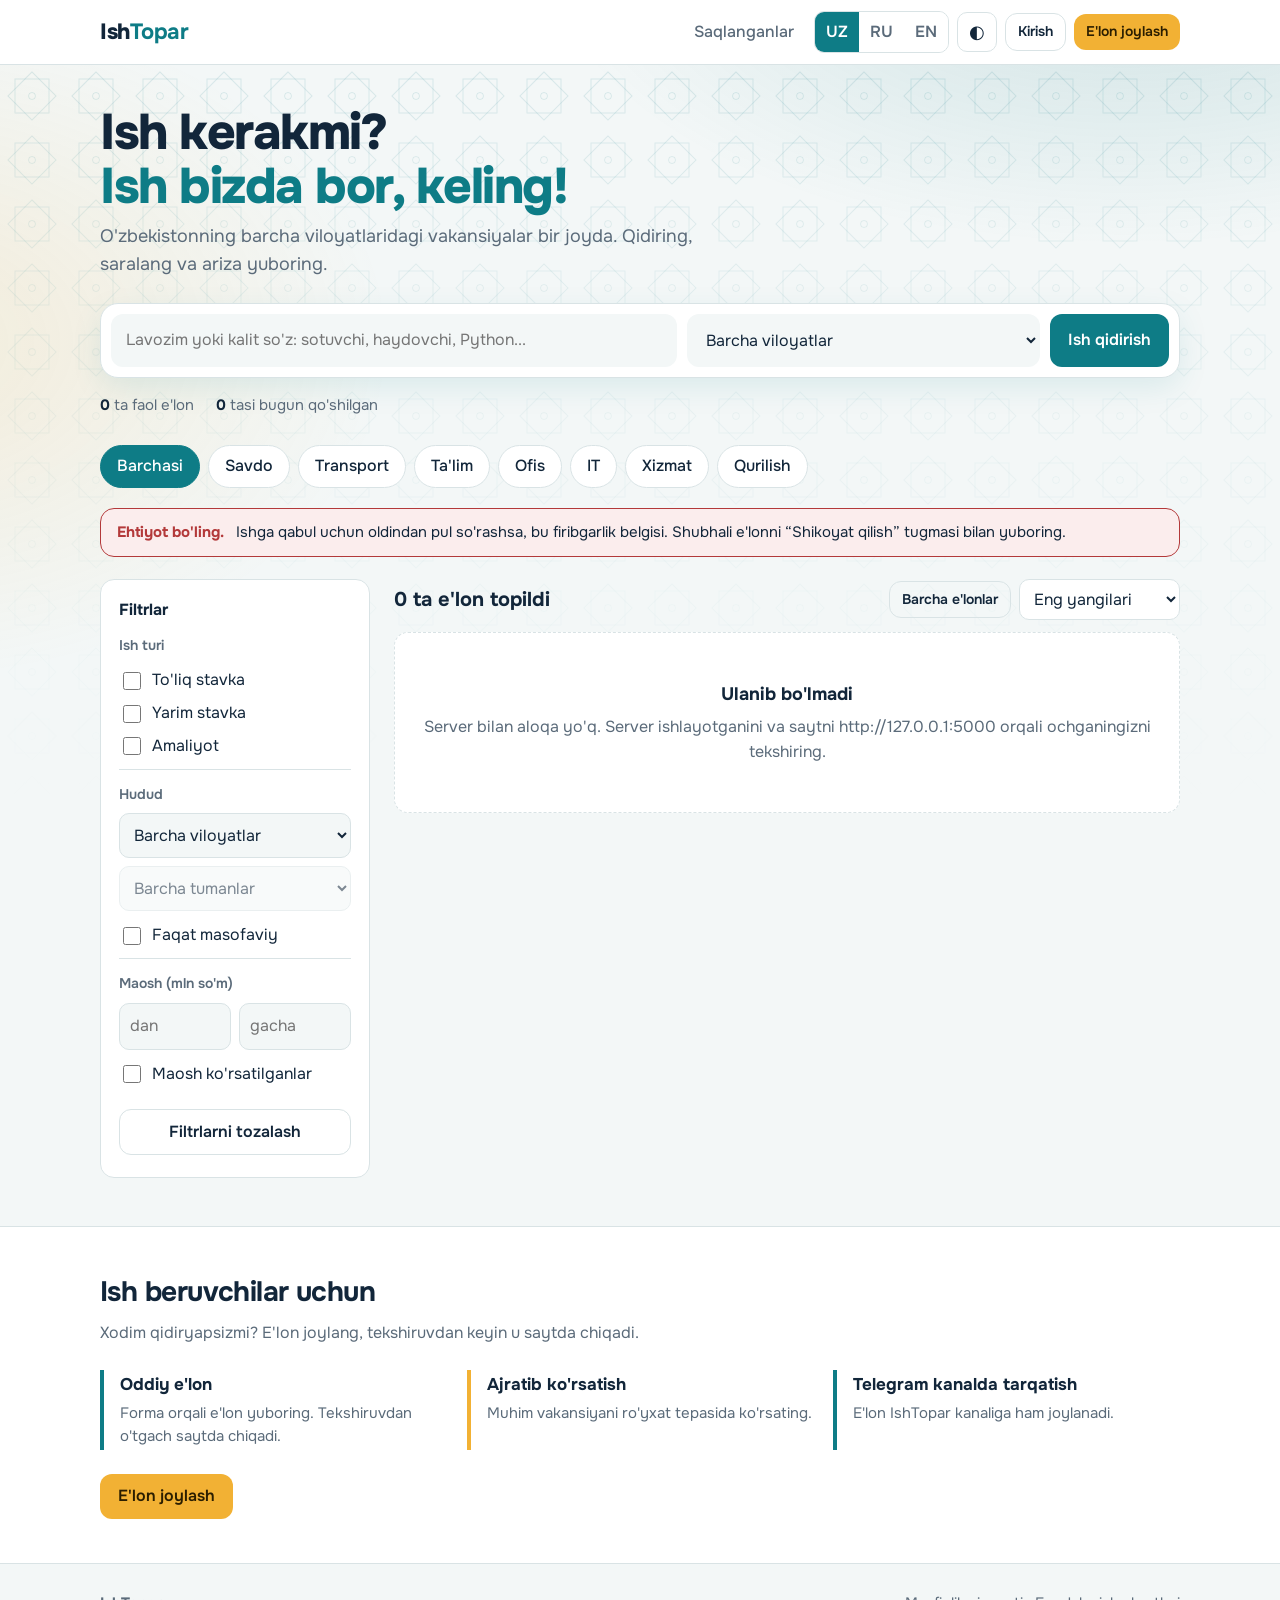
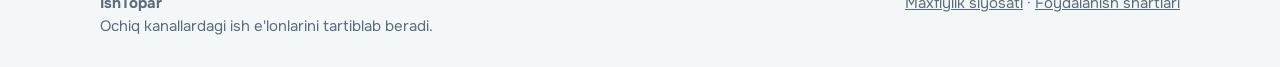
==== commit 45c5b5fc: "Add files via upload" ====
--- a/static/index.html
+++ b/static/index.html
@@ -3,203 +3,12 @@
 <head>
 <meta charset="utf-8">
 <meta name="viewport" content="width=device-width, initial-scale=1">
+<meta name="description" content="IshTopar: O'zbekiston bo'yicha barcha sohalardagi ish e'lonlari bir joyda.">
+<link rel="icon" href="data:image/svg+xml,%3Csvg xmlns='http://www.w3.org/2000/svg' viewBox='0 0 64 64'%3E%3Crect width='64' height='64' rx='14' fill='%230E7C86'/%3E%3Ctext x='32' y='45' font-size='36' text-anchor='middle' fill='white' font-family='sans-serif' font-weight='800'%3EI%3C/text%3E%3C/svg%3E">
 <title>IshTopar</title>
 <link rel="preconnect" href="https://fonts.googleapis.com">
 <link href="https://fonts.googleapis.com/css2?family=Onest:wght@400;500;600;800&display=swap" rel="stylesheet">
-<style>
-:root{
-  --ink:#12263A; --muted:#5B6B7A; --bg:#F3F7F7; --surface:#FFFFFF; --line:#D9E3E5;
-  --teal:#0E7C86; --teal-dark:#0A5E66; --gold:#F2B134; --red:#B3393A; --red-bg:#FBEDED;
-  --sal-bg:#FFF4D9; --sal-line:#F0D894; --sal-ink:#4A3500; --radius:14px;
-  --glow1:rgba(14,124,134,.17); --glow2:rgba(242,177,52,.15); --pat:url("data:image/svg+xml,<svg xmlns='http://www.w3.org/2000/svg' width='64' height='64' viewBox='0 0 64 64'><g fill='none' stroke='%230E7C86' stroke-opacity='.14' stroke-width='1'><rect x='15' y='15' width='34' height='34'/><rect x='15' y='15' width='34' height='34' transform='rotate(45 32 32)'/><circle cx='32' cy='32' r='3.5'/></g></svg>");
-}
-@media (prefers-color-scheme:dark){
-  :root:not([data-theme="light"]){--ink:#E8EEF2; --muted:#9AAAB8; --bg:#0F1A24; --surface:#16242F; --line:#26384A; --teal:#3FB6C1; --teal-dark:#7FD3DB; --red-bg:#2C1A1B; --red:#E27C7D; --sal-bg:#3A3016; --sal-line:#5C4B1C; --sal-ink:#F6D98B; --glow1:rgba(63,182,193,.20); --glow2:rgba(242,177,52,.10); --pat:url("data:image/svg+xml,<svg xmlns='http://www.w3.org/2000/svg' width='64' height='64' viewBox='0 0 64 64'><g fill='none' stroke='%233FB6C1' stroke-opacity='.11' stroke-width='1'><rect x='15' y='15' width='34' height='34'/><rect x='15' y='15' width='34' height='34' transform='rotate(45 32 32)'/><circle cx='32' cy='32' r='3.5'/></g></svg>");}
-}
-:root[data-theme="dark"]{--ink:#E8EEF2; --muted:#9AAAB8; --bg:#0F1A24; --surface:#16242F; --line:#26384A; --teal:#3FB6C1; --teal-dark:#7FD3DB; --red-bg:#2C1A1B; --red:#E27C7D; --sal-bg:#3A3016; --sal-line:#5C4B1C; --sal-ink:#F6D98B; --glow1:rgba(63,182,193,.20); --glow2:rgba(242,177,52,.10); --pat:url("data:image/svg+xml,<svg xmlns='http://www.w3.org/2000/svg' width='64' height='64' viewBox='0 0 64 64'><g fill='none' stroke='%233FB6C1' stroke-opacity='.11' stroke-width='1'><rect x='15' y='15' width='34' height='34'/><rect x='15' y='15' width='34' height='34' transform='rotate(45 32 32)'/><circle cx='32' cy='32' r='3.5'/></g></svg>");}
-*{box-sizing:border-box}
-body::before{content:"";position:fixed;inset:0;z-index:-2;pointer-events:none;background:radial-gradient(900px 460px at 88% -6%,var(--glow1),transparent 65%),radial-gradient(760px 520px at -8% 38%,var(--glow2),transparent 65%)}
-body::after{content:"";position:fixed;inset:0;z-index:-1;pointer-events:none;background-image:var(--pat);background-size:64px 64px;-webkit-mask-image:linear-gradient(180deg,#000 0,rgba(0,0,0,.35) 45%,transparent 90%);mask-image:linear-gradient(180deg,#000 0,rgba(0,0,0,.35) 45%,transparent 90%)}
-html{scroll-padding-top:env(safe-area-inset-top,0px)}
-body{margin:0;background:var(--bg);color:var(--ink);font-family:"Onest","Segoe UI",system-ui,sans-serif;line-height:1.55;font-size:16px;padding-top:env(safe-area-inset-top,0px);padding-bottom:env(safe-area-inset-bottom,0px)}
-a{color:inherit}
-:focus-visible{outline:3px solid var(--gold);outline-offset:2px}
-.wrap{max-width:1120px;margin:0 auto;padding:0 20px}
-.btn{display:inline-block;border:0;cursor:pointer;font:inherit;font-weight:600;border-radius:12px;padding:10px 18px;text-decoration:none;text-align:center}
-.btn-gold{background:var(--gold);color:#2B1E00}
-.btn-gold:hover{filter:brightness(.95)}
-.btn-teal{background:var(--teal);color:#fff}
-.btn-teal:hover{background:var(--teal-dark)}
-.btn-line{background:transparent;border:1.5px solid var(--line);color:var(--ink)}
-.btn-line:hover{border-color:var(--teal)}
-.btn-sm{padding:7px 12px;font-size:14px}
-.icon-btn{border:1px solid var(--line);background:var(--surface);color:var(--ink);border-radius:10px;width:40px;height:40px;cursor:pointer;font-size:18px}
-
-/* Header */
-header.top{background:var(--surface);border-bottom:1px solid var(--line)}
-header.top .wrap{display:flex;align-items:center;gap:12px;min-height:64px;flex-wrap:wrap;padding-top:8px;padding-bottom:8px}
-.logo{font-weight:800;font-size:22px;text-decoration:none;letter-spacing:-.02em}
-.logo b{color:var(--teal)}
-nav{margin-left:auto;display:flex;gap:8px;align-items:center;flex-wrap:wrap}
-nav .navlink{padding:8px 12px;border-radius:10px;text-decoration:none;color:var(--muted);font-weight:500;background:none;border:0;font:inherit;font-weight:500;cursor:pointer}
-nav .navlink:hover{background:var(--bg);color:var(--ink)}
-.count{display:inline-block;min-width:22px;padding:0 6px;border-radius:999px;background:var(--red);color:#fff;font-size:12px;text-align:center;margin-left:4px}
-.lang{display:flex;border:1px solid var(--line);border-radius:10px;overflow:hidden}
-.lang button{border:0;background:var(--surface);color:var(--muted);font:inherit;font-weight:600;padding:8px 11px;cursor:pointer}
-.lang button[aria-pressed="true"]{background:var(--teal);color:#fff}
-#userBox{display:none;position:relative;align-items:center}
-.avatar-btn{width:42px;height:42px;border-radius:50%;border:2.5px solid var(--teal);padding:0;background:var(--teal);color:#fff;font:inherit;font-weight:800;cursor:pointer;overflow:hidden;display:grid;place-items:center}
-.avatar-btn.emp{border-color:var(--gold);background:var(--gold);color:#2B1E00}
-.avatar-btn img{width:100%;height:100%;object-fit:cover;display:block}
-.online{position:absolute;right:0;bottom:0;width:12px;height:12px;border-radius:50%;background:#2DB36B;border:2px solid var(--surface);pointer-events:none}
-.menu{position:absolute;right:0;top:calc(100% + 10px);min-width:270px;background:var(--surface);border:1px solid var(--line);border-radius:14px;box-shadow:0 14px 40px rgba(0,0,0,.22);padding:8px;z-index:20}
-.menu[hidden]{display:none}
-.menu .who{display:flex;gap:12px;align-items:center;padding:10px 10px 14px;border-bottom:1px solid var(--line);margin-bottom:6px}
-.who-av{width:48px;height:48px;flex:none;border-radius:50%;background:var(--teal);color:#fff;border:2.5px solid var(--teal);display:grid;place-items:center;font-weight:800;overflow:hidden}
-.who-av.emp{background:var(--gold);border-color:var(--gold);color:#2B1E00}
-.who-av img{width:100%;height:100%;object-fit:cover;display:block}
-.who-t{min-width:0}
-.who-t strong{display:block;font-size:16px;line-height:1.3;overflow:hidden;text-overflow:ellipsis;white-space:nowrap}
-#mId{color:var(--muted);font-size:14px;font-variant-numeric:tabular-nums;overflow:hidden;text-overflow:ellipsis}
-.menu button{display:flex;gap:10px;align-items:center;width:100%;text-align:left;border:0;background:none;color:var(--ink);font:inherit;padding:10px;border-radius:9px;cursor:pointer}
-.menu button svg{width:18px;height:18px;flex:none;color:var(--muted)}
-.menu button.danger,.menu button.danger svg{color:var(--red)}
-.menu button:hover{background:var(--bg)}
-.pill{display:inline-block;margin-top:6px;font-size:12px;font-weight:700;padding:1px 10px;border-radius:999px;border:1.5px solid var(--teal);color:var(--teal);background:var(--bg)}
-.pill.emp{border-color:var(--gold);color:var(--sal-ink);background:var(--sal-bg)}
-.roles{display:grid;grid-template-columns:1fr 1fr;gap:10px;margin-top:6px}
-.dlg form label.role{position:relative;margin:0;font-weight:400;border:1.5px solid var(--line);border-radius:12px;padding:12px;cursor:pointer;background:var(--bg)}
-.dlg form .role input{position:absolute;opacity:0;width:1px;height:1px;padding:0;border:0}
-.role strong{display:block;font-weight:600}
-.role span{color:var(--muted);font-size:14px;line-height:1.35;display:block}
-.role:has(input:checked){border-color:var(--teal);box-shadow:0 0 0 2px var(--teal) inset}
-.role:has(input:focus-visible){outline:3px solid var(--gold);outline-offset:2px}
-.photo-row{display:flex;gap:16px;align-items:center;margin:16px 0 4px}
-.photo{width:84px;height:84px;flex:none;border-radius:50%;background:var(--teal);color:#fff;display:grid;place-items:center;font-weight:800;font-size:30px;overflow:hidden}
-.dlg form label.inl{display:flex;gap:8px;align-items:center;font-weight:500;margin-top:16px}
-.dlg form input[type=checkbox]{width:18px;height:18px;padding:0;accent-color:var(--teal)}
-.dlg form label.sub{margin-top:14px}
-.tabs[hidden]{display:none}
-.phone{display:flex;align-items:center;border:1px solid var(--line);border-radius:10px;background:var(--bg)}
-.phone:focus-within{outline:3px solid var(--gold);outline-offset:2px;border-color:var(--teal)}
-.pfx{padding:0 4px 0 13px;font-weight:600;color:var(--ink);user-select:none;white-space:nowrap}
-.dlg form .phone input{border:0;background:transparent;outline:none;padding-left:6px;font-variant-numeric:tabular-nums}
-.pwbox{position:relative}
-.dlg form .pwbox input{padding-right:100px}
-.pwtog{position:absolute;right:6px;top:50%;transform:translateY(-50%);border:0;background:none;color:var(--teal);font:inherit;font-weight:600;cursor:pointer;padding:6px 8px}
-.linkrow{display:flex;justify-content:space-between;gap:8px 16px;flex-wrap:wrap;margin-top:12px}
-.linkbtn{border:0;background:none;color:var(--teal);font:inherit;font-weight:600;cursor:pointer;padding:4px 0;text-decoration:underline;text-underline-offset:3px}
-.alert{margin:12px 0 0;padding:10px 14px;border-radius:10px;background:var(--red-bg);border:1px solid var(--red);font-size:15px}
-.demo{margin:12px 0 0;padding:10px 14px;border:1.5px dashed var(--gold);border-radius:10px;background:var(--sal-bg);color:var(--sal-ink);font-size:15px}
-.demo strong{letter-spacing:.18em;font-size:18px}
-.dlg form input.codeinput{letter-spacing:.35em;font-size:22px;text-align:center;font-variant-numeric:tabular-nums}
-
-/* Hero */
-.hero{padding:40px 0 22px}
-.hero h1{font-size:clamp(30px,5vw,50px);line-height:1.08;margin:0 0 10px;letter-spacing:-.03em;font-weight:800;max-width:16em}
-.hero h1 .h1b{display:block;color:var(--teal)}
-.hero p{margin:0 0 24px;color:var(--muted);font-size:18px;max-width:34em}
-.search{display:grid;grid-template-columns:1.6fr 1fr auto;gap:10px;background:var(--surface);border:1px solid var(--line);border-radius:18px;padding:10px;box-shadow:0 10px 30px rgba(14,124,134,.10)}
-.search input,.search select{font:inherit;color:var(--ink);background:var(--bg);border:1px solid transparent;border-radius:12px;padding:13px 14px;width:100%}
-.search input:focus,.search select:focus{border-color:var(--teal);outline:none}
-.stats{display:flex;gap:22px;flex-wrap:wrap;margin-top:16px;color:var(--muted);font-size:15px;align-items:center}
-.stats strong{color:var(--ink)}
-
-/* Categories */
-.cats{display:flex;gap:8px;overflow-x:auto;padding:6px 20px 14px;margin:0 -20px;scrollbar-width:thin}
-.chip{flex:none;border:1.5px solid var(--line);background:var(--surface);color:var(--ink);padding:8px 16px;border-radius:999px;font:inherit;font-weight:500;cursor:pointer}
-.chip[aria-pressed="true"]{background:var(--teal);border-color:var(--teal);color:#fff}
-
-.warn{display:flex;gap:12px;background:var(--red-bg);border:1px solid var(--red);color:var(--ink);border-radius:var(--radius);padding:12px 16px;margin:6px 0 22px;font-size:15px}
-.warn strong{color:var(--red)}
-
-/* Layout */
-.layout{display:grid;grid-template-columns:270px 1fr;gap:24px;align-items:start;padding-bottom:48px}
-aside.filters{background:var(--surface);border:1px solid var(--line);border-radius:var(--radius);padding:18px;position:sticky;top:16px}
-aside.filters h2{font-size:16px;margin:0 0 12px}
-.fgroup{border-top:1px solid var(--line);padding:14px 0 6px}
-.fgroup:first-of-type{border-top:0;padding-top:0}
-.fgroup h3{font-size:14px;margin:0 0 8px;color:var(--muted);font-weight:600}
-.fgroup label.chk{display:flex;gap:8px;align-items:center;padding:4px 0;cursor:pointer}
-.fgroup input[type=checkbox]{accent-color:var(--teal);width:18px;height:18px}
-.fgroup select,.fgroup input[type=number]{font:inherit;width:100%;padding:10px;border-radius:10px;border:1px solid var(--line);background:var(--bg);color:var(--ink);margin-bottom:8px}
-.fgroup select:disabled{opacity:.55}
-.range{display:grid;grid-template-columns:1fr 1fr;gap:8px}
-.filters-toggle{display:none}
-
-.listhead{display:flex;justify-content:space-between;align-items:center;margin-bottom:12px;gap:12px;flex-wrap:wrap}
-.listhead h2{margin:0;font-size:20px}
-.listhead select{font:inherit;padding:8px 10px;border-radius:10px;border:1px solid var(--line);background:var(--surface);color:var(--ink)}
-
-/* Job card */
-.job{display:grid;grid-template-columns:48px 1fr auto;gap:14px;background:var(--surface);border:1px solid var(--line);border-radius:var(--radius);padding:16px;margin-bottom:12px;cursor:pointer}
-.job:hover{border-color:var(--teal)}
-.avatar{width:48px;height:48px;border-radius:12px;background:var(--teal);color:#fff;display:grid;place-items:center;font-weight:800;font-size:18px}
-.job h3{margin:0 0 2px;font-size:18px;line-height:1.3;display:flex;gap:8px;align-items:center;flex-wrap:wrap}
-.job .meta{color:var(--muted);font-size:14.5px}
-.colink{border:0;background:none;padding:0;font:inherit;color:var(--teal);font-weight:600;cursor:pointer;text-decoration:underline;text-underline-offset:3px}
-.tags{display:flex;flex-wrap:wrap;gap:6px;margin-top:10px}
-.tag{font-size:13px;padding:3px 10px;border-radius:999px;background:var(--bg);border:1px solid var(--line);color:var(--ink)}
-.tag.salary{background:var(--sal-bg);border-color:var(--sal-line);color:var(--sal-ink)}
-.badge-new{font-size:12px;font-weight:700;background:var(--gold);color:#2B1E00;border-radius:6px;padding:1px 8px}
-.job .side{text-align:right;display:flex;flex-direction:column;justify-content:space-between;align-items:flex-end;gap:8px;font-size:13px;color:var(--muted)}
-.save{border:0;background:none;font-size:22px;cursor:pointer;color:var(--muted);line-height:1}
-.save[aria-pressed="true"]{color:var(--red)}
-.empty{text-align:center;padding:48px 16px;background:var(--surface);border:1px dashed var(--line);border-radius:var(--radius);color:var(--muted)}
-.empty strong{display:block;color:var(--ink);font-size:18px;margin-bottom:6px}
-.more{display:block;margin:6px auto 0}
-
-/* Employers */
-.employers{background:var(--surface);border-top:1px solid var(--line);border-bottom:1px solid var(--line);padding:44px 0}
-.employers h2{margin:0 0 6px;font-size:28px;letter-spacing:-.02em}
-.employers p.lead{margin:0 0 24px;color:var(--muted);max-width:36em}
-.eitems{display:grid;grid-template-columns:repeat(3,1fr);gap:20px;margin-bottom:24px}
-.eitem{border-left:4px solid var(--teal);padding:2px 0 2px 16px}
-.eitem:nth-child(2){border-color:var(--gold)}
-.eitem h3{margin:0 0 4px;font-size:17px}
-.eitem p{margin:0;color:var(--muted);font-size:15px}
-
-/* Dialogs */
-dialog{border:0;border-radius:18px;padding:0;max-width:640px;width:calc(100% - 28px);background:var(--surface);color:var(--ink);box-shadow:0 30px 80px rgba(0,0,0,.35)}
-dialog::backdrop{background:rgba(10,20,30,.55)}
-.dlg{padding:24px;max-height:85vh;overflow:auto}
-.dlg h2{margin:0 0 4px;font-size:24px;line-height:1.25}
-.dlg .close{float:right}
-.dlg dl{display:grid;grid-template-columns:110px 1fr;gap:8px 12px;margin:18px 0}
-.dlg dt{color:var(--muted)}
-.dlg dd{margin:0}
-.dlg .actions{display:flex;gap:10px;flex-wrap:wrap;margin-top:18px}
-.dlg form label{display:block;margin:12px 0 4px;font-weight:600;font-size:14px}
-.dlg form input,.dlg form select,.dlg form textarea{font:inherit;width:100%;padding:11px;border-radius:10px;border:1px solid var(--line);background:var(--bg);color:var(--ink)}
-.dlg .two{display:grid;grid-template-columns:1fr 1fr;gap:10px}
-.tabs{display:flex;gap:6px;margin:14px 0 4px}
-.tabs button{flex:1;border:1.5px solid var(--line);background:var(--surface);color:var(--ink);font:inherit;font-weight:600;padding:9px;border-radius:10px;cursor:pointer}
-.tabs button[aria-pressed="true"]{background:var(--teal);border-color:var(--teal);color:#fff}
-.note{color:var(--muted);font-size:14px;margin-top:12px}
-.mini{display:flex;justify-content:space-between;gap:10px;align-items:center;border:1px solid var(--line);border-radius:12px;padding:10px 14px;margin-top:8px;cursor:pointer;background:var(--bg)}
-.mini:hover{border-color:var(--teal)}
-
-footer{background:var(--bg);padding:28px 0;color:var(--muted);font-size:15px}
-footer .wrap{display:flex;justify-content:space-between;gap:16px;flex-wrap:wrap}
-
-@media (max-width:860px){
-  .layout{grid-template-columns:1fr}
-  aside.filters{position:static;display:none}
-  aside.filters.open{display:block}
-  .filters-toggle{display:inline-block}
-  .search{grid-template-columns:1fr}
-  .eitems{grid-template-columns:1fr}
-  nav .hide-sm{display:none}
-}
-@media (max-width:520px){
-  .job{grid-template-columns:40px 1fr}
-  .job .side{grid-column:1/-1;flex-direction:row;align-items:center;text-align:left}
-  .avatar{width:40px;height:40px;font-size:16px}
-  .dlg .two{grid-template-columns:1fr}
-  .dlg dl{grid-template-columns:1fr}
-}
-@media (prefers-reduced-motion:no-preference){.job{transition:border-color .15s}}
-</style>
+<link rel="stylesheet" href="/static/style.css">
 </head>
 <body>
 
@@ -224,6 +33,8 @@
             <div class="who-t"><strong id="mName"></strong><div id="mId"></div><span class="pill" id="mRole"></span></div>
           </div>
           <button type="button" id="menuProfile"><svg viewBox="0 0 24 24" fill="none" stroke="currentColor" stroke-width="2" stroke-linecap="round" stroke-linejoin="round" aria-hidden="true"><circle cx="12" cy="8" r="4"/><path d="M4 21c0-4 4-6 8-6s8 2 8 6"/></svg><span data-i18n="menu_profile"></span></button>
+          <button type="button" id="menuMy" hidden><svg viewBox="0 0 24 24" fill="none" stroke="currentColor" stroke-width="2" stroke-linecap="round" stroke-linejoin="round" aria-hidden="true"><rect x="3" y="7" width="18" height="13" rx="2"/><path d="M9 7V5a2 2 0 0 1 2-2h2a2 2 0 0 1 2 2v2"/></svg><span data-i18n="menu_my"></span></button>
+          <button type="button" id="menuAdmin" hidden><svg viewBox="0 0 24 24" fill="none" stroke="currentColor" stroke-width="2" stroke-linecap="round" stroke-linejoin="round" aria-hidden="true"><path d="M12 3l8 3v6c0 5-3.5 8-8 9-4.5-1-8-4-8-9V6z"/><path d="M9 12l2 2 4-4"/></svg><span data-i18n="menu_admin"></span></button>
           <button type="button" id="logoutBtn" class="danger"><svg viewBox="0 0 24 24" fill="none" stroke="currentColor" stroke-width="2" stroke-linecap="round" stroke-linejoin="round" aria-hidden="true"><path d="M9 21H5a2 2 0 0 1-2-2V5a2 2 0 0 1 2-2h4"/><path d="M16 17l5-5-5-5"/><path d="M21 12H9"/></svg><span data-i18n="logout"></span></button>
         </div>
       </span>
@@ -245,7 +56,7 @@
     <div class="stats">
       <span><strong id="statCount">0</strong> <span data-i18n="stat_active"></span></span>
       <span><strong id="statNew">0</strong> <span data-i18n="stat_new"></span></span>
-      <a class="btn btn-line btn-sm" href="https://t.me/ishtopar" target="_blank" rel="noopener" data-i18n="tg"></a>
+      <a class="btn btn-line btn-sm" href="#" target="_blank" rel="noopener" data-i18n="tg" data-channel hidden></a>
     </div>
   </div>
 </section>
@@ -317,7 +128,7 @@
 <footer>
   <div class="wrap">
     <div><strong>IshTopar</strong><br><span data-i18n="foot1"></span></div>
-    <div><a href="https://t.me/ishtopar" target="_blank" rel="noopener" data-i18n="tg"></a><br><span data-i18n="foot3"></span></div>
+    <div><a href="#" target="_blank" rel="noopener" data-i18n="tg" data-channel hidden></a><span data-channel-sep hidden><br></span><a href="/privacy" data-i18n="privacy_link"></a> · <a href="/terms" data-i18n="terms_link"></a></div>
   </div>
 </footer>
 
@@ -330,8 +141,8 @@
     <h2 id="pTitle" data-i18n="p_title"></h2>
     <p class="note" style="margin-top:4px" data-i18n="p_sub"></p>
     <form id="postForm">
-      <label for="f1" data-i18n="p_job"></label><input id="f1" required>
-      <label for="f2" data-i18n="p_co"></label><input id="f2" required>
+      <label for="f1" data-i18n="p_job"></label><input id="f1" required maxlength="100">
+      <label for="f2" data-i18n="p_co"></label><input id="f2" required maxlength="100">
       <div class="two">
         <div><label for="pCat" data-i18n="p_cat"></label><select id="pCat"></select></div>
         <div><label for="pType" data-i18n="p_type"></label><select id="pType"></select></div>
@@ -340,11 +151,43 @@
         <div><label for="pRegion" data-i18n="p_reg"></label><select id="pRegion" required></select></div>
         <div><label for="pDistrict" data-i18n="p_dist"></label><select id="pDistrict"></select></div>
       </div>
-      <label for="f5" data-i18n="p_sal"></label><input id="f5" data-ph="p_sal_ph">
-      <label for="f6" data-i18n="p_desc"></label><textarea id="f6" rows="4" required></textarea>
-      <label for="f7" data-i18n="p_contact"></label><input id="f7" required>
-      <div class="actions"><button class="btn btn-gold" type="submit" data-i18n="p_send"></button></div>
-    </form>
+      <label for="pSmin" data-i18n="p_sal_mln"></label>
+      <div class="two">
+        <input id="pSmin" type="number" min="0" max="1000" step="0.5" data-ph="from">
+        <input id="pSmax" type="number" min="0" max="1000" step="0.5" data-ph="to">
+      </div>
+      <div class="two">
+        <div><label for="pExtra" data-i18n="p_extra"></label><select id="pExtra">
+          <option value="" data-i18n="x_none"></option><option value="bonus" data-i18n="x_bonus"></option>
+          <option value="food" data-i18n="x_food"></option><option value="weekly" data-i18n="x_weekly"></option>
+          <option value="deal" data-i18n="x_deal"></option></select></div>
+        <label class="inl" for="pRemote"><input type="checkbox" id="pRemote"> <span data-i18n="p_remote"></span></label>
+      </div>
+      <label for="f6" data-i18n="p_desc"></label><textarea id="f6" rows="4" required maxlength="2000"></textarea>
+      <label for="f8" data-i18n="p_req"></label><textarea id="f8" rows="3" maxlength="1000"></textarea>
+      <label for="f7" data-i18n="p_contact"></label><input id="f7" required maxlength="100">
+      <div class="actions"><button class="btn btn-gold" type="submit" data-i18n="p_send"></button><span id="postMsg" class="note" style="margin:0;align-self:center" role="status"></span></div>
+    </form>
+  </div>
+</dialog>
+
+<dialog id="myDlg" aria-labelledby="myTitle">
+  <div class="dlg">
+    <button class="icon-btn close" data-close aria-label="Close">✕</button>
+    <h2 id="myTitle" data-i18n="my_title"></h2>
+    <div id="myList"></div>
+  </div>
+</dialog>
+
+<dialog id="adminDlg" aria-labelledby="admTitle">
+  <div class="dlg">
+    <button class="icon-btn close" data-close aria-label="Close">✕</button>
+    <h2 id="admTitle" data-i18n="adm_title"></h2>
+    <div class="tabs">
+      <button type="button" data-atab="pending" aria-pressed="true"><span data-i18n="adm_pending"></span> <span id="admCntP"></span></button>
+      <button type="button" data-atab="hidden" aria-pressed="false"><span data-i18n="adm_hidden"></span> <span id="admCntH"></span></button>
+    </div>
+    <div id="admList"></div>
   </div>
 </dialog>
 
@@ -390,6 +233,13 @@
       <div class="actions"><button class="btn btn-teal" type="submit" data-i18n="pr_save"></button><button class="btn btn-line" type="button" id="chPw" data-i18n="pr_change_pw"></button><span id="prMsg" class="note" style="margin:0;align-self:center" role="status"></span></div>
       <p class="note" data-i18n="pr_private"></p>
     </form>
+    <div class="danger-zone">
+      <h3 data-i18n="del_h"></h3>
+      <p class="note" data-i18n="del_t"></p>
+      <input type="password" id="delPw" autocomplete="current-password" data-ph="l_pw">
+      <button class="btn btn-line danger-btn" type="button" id="delBtn" data-i18n="del_btn"></button>
+      <span id="delMsg" class="note err" role="status"></span>
+    </div>
   </div>
 </dialog>
 
@@ -424,6 +274,7 @@
         <label class="role"><input type="radio" name="role" value="employer"><strong data-i18n="role_emp"></strong><span data-i18n="role_emp_d"></span></label>
       </div>
       <div id="coRow" hidden><label for="l4" data-i18n="l_company"></label><input id="l4" autocomplete="organization" maxlength="100"></div>
+      <label class="inl cons" for="upConsent"><input type="checkbox" id="upConsent"> <span><span data-i18n="cons_pre"></span> <a href="/privacy" target="_blank" rel="noopener" data-i18n="privacy_link"></a> · <a href="/terms" target="_blank" rel="noopener" data-i18n="terms_link"></a></span></label>
       <div class="actions"><button class="btn btn-teal" type="submit" data-i18n="a_next"></button></div>
     </form>
 
@@ -437,6 +288,13 @@
       <p class="note" style="margin-top:12px" data-i18n="a_forgot_hint"></p>
       <label for="fgPhone" data-i18n="l_phone"></label><div class="phone"><span class="pfx">+998</span><input id="fgPhone" data-phone type="tel" inputmode="numeric" autocomplete="tel-national" placeholder="90 123 45 67" maxlength="12"></div>
       <div class="actions"><button class="btn btn-teal" type="submit" data-i18n="a_send"></button><button type="button" class="linkbtn" data-go="in" data-i18n="a_back"></button></div>
+    </form>
+
+    <form id="fBot" data-panel="bot" hidden novalidate>
+      <p class="note" style="margin-top:12px" data-i18n="bot_hint"></p>
+      <ol class="steps"><li data-i18n="bot_s1"></li><li data-i18n="bot_s2"></li><li data-i18n="bot_s3"></li></ol>
+      <div class="actions"><a class="btn btn-teal" id="botLink" href="#" target="_blank" rel="noopener" data-i18n="bot_open"></a><button type="button" class="linkbtn" data-go="in" data-i18n="a_back"></button></div>
+      <p class="note" data-i18n="bot_wait"></p>
     </form>
 
     <form id="fCode" data-panel="code" hidden novalidate>
@@ -457,646 +315,6 @@
   </div>
 </dialog>
 
-<script>
-/* ---------- Tarjimalar ---------- */
-const T={
-uz:{nav_jobs:"E'lonlar",nav_saved:"Saqlanganlar",login:"Kirish",logout:"Chiqish",hello:"Salom, ",post:"E'lon joylash",
-hero_h1:"Ish kerakmi?",hero_h2:"Ish bizda bor, keling!",hero_p:"O'zbekistonning barcha viloyatlaridagi vakansiyalar bir joyda. Qidiring, saralang va ariza yuboring.",
-ph_q:"Lavozim yoki kalit so'z: sotuvchi, haydovchi, Python...",all_reg:"Barcha viloyatlar",all_dist:"Barcha tumanlar",search:"Ish qidirish",
-stat_active:"ta faol e'lon",stat_new:"tasi bugun qo'shilgan",tg:"Telegram kanalga obuna bo'ling",
-warn_b:"Ehtiyot bo'ling. ",warn_t:"Ishga qabul uchun oldindan pul so'rashsa, bu firibgarlik belgisi. Shubhali e'lonni “Shikoyat qilish” tugmasi bilan yuboring.",
-filters:"Filtrlar",f_type:"Ish turi",t_full:"To'liq stavka",t_part:"Yarim stavka",t_intern:"Amaliyot",f_region:"Hudud",remote:"Faqat masofaviy",
-f_salary:"Maosh (mln so'm)",from:"dan",to:"gacha",sal_only:"Maosh ko'rsatilganlar",reset:"Filtrlarni tozalash",
-sort_new:"Eng yangilari",sort_sal:"Maosh bo'yicha",found:"ta e'lon topildi",saved_title:"Saqlangan e'lonlar",back_all:"Barcha e'lonlar",
-empty_t:"Hech narsa topilmadi",empty_d:"Qidiruv so'zini qisqartiring yoki filtrlarni tozalang.",
-es_t:"Hali hech narsa saqlanmagan",es_d:"E'londagi ♡ belgisini bosib, yoqqanlarini shu yerga yig'ing.",
-more:"Ko'proq ko'rsatish",left:"ta qoldi",new:"Yangi",remote_tag:"Masofaviy",mln:"mln so'm",ago_h:"soat oldin",ago_d:"kun oldin",
-x_bonus:"+ bonus",x_food:"+ ovqat",x_weekly:"(haftalik to'lov)",x_deal:"(kelishuv asosida)",
-d_type:"Ish turi",d_reg:"Hudud",d_sal:"Maosh",d_none:"Ko'rsatilmagan",d_desc:"Tavsif",d_req:"Talablar",d_con:"Aloqa",
-apply:"Ariza yuborish",report:"Shikoyat qilish",reported:"Shikoyat yuborildi",dw_b:"Eslatma. ",dw_t:"Oldindan to'lov so'ralsa, rozi bo'lmang.",
-co_jobs:"Ochiq vakansiyalar",
-p_title:"E'lon joylash",p_sub:"E'lon tekshiruvdan keyin saytda chiqadi.",p_job:"Lavozim",p_co:"Kompaniya",p_cat:"Soha",p_type:"Ish turi",p_reg:"Viloyat",p_dist:"Tuman",
-p_sal:"Maosh (ixtiyoriy)",p_sal_ph:"Masalan: 4-6 mln so'm",p_desc:"Tavsif va talablar",p_contact:"Aloqa (Telegram yoki telefon)",p_send:"Tekshiruvga yuborish",
-p_ok_b:"Rahmat, e'lon qabul qilindi.",p_ok_t:"Tekshiruvdan keyin saytda chiqadi.",close:"Yopish",
-tab_in:"Kirish",tab_up:"Ro'yxatdan o'tish",l_name:"Ismingiz",l_id:"Telefon yoki email",l_pw:"Parol",l_in:"Kirish",l_up:"Hisob yaratish",
-l_note:"Kod telefon raqamingizga SMS orqali yuboriladi.",
-reg_role:"Siz kimsiz?",role_seeker:"Ish qidiryapman",role_seeker_d:"Vakansiya qidirib, ariza yuboraman",role_emp:"Ish beruvchiman",role_emp_d:"Xodim qidiryapman, e'lon joylayman",l_company:"Kompaniya nomi",role_label_seeker:"Ish qidiruvchi",role_label_emp:"Ish beruvchi",
-menu_profile:"Profil sozlamalari",choose:"Tanlang",
-pr_title:"Profil sozlamalari",pr_photo_btn:"Rasm tanlash",pr_photo_rm:"O'chirish",pr_photo_hint:"JPG yoki PNG. Rasm kvadrat shaklida kesiladi.",
-pr_name:"Ism",pr_email:"Email",pr_phone:"Telefon",pr_field:"Qiziqish sohasi",pr_tg:"Telegram",pr_about:"O'zim haqimda",
-pr_co:"Kompaniya nomi",pr_site:"Kompaniya sayti yoki Telegram",pr_co_about:"Kompaniya haqida",pr_notify:"Yangi vakansiyalar haqida xabar olish",
-pr_save:"Saqlash",pr_saved:"Saqlandi",pr_private:"Ma'lumotlaringiz serverda saqlanadi.",
-l_phone:"Telefon raqam",a_next:"Davom etish",a_forgot:"Parolni unutdingizmi?",a_sms:"SMS kod bilan kirish",a_show:"Ko'rsatish",a_hide:"Yashirish",a_pw_hint:"Kamida 8 ta belgi.",
-a_sms_title:"SMS kod bilan kirish",a_sms_hint:"Telefon raqamingizga 6 xonali kod yuboramiz.",a_forgot_title:"Parolni tiklash",a_forgot_hint:"Ro'yxatdan o'tgan raqamingizni kiriting, SMS orqali kod yuboramiz.",
-a_send:"Kod yuborish",a_code_title:"Kodni kiriting",a_code_sent:"Kod {p} raqamiga yuborildi.",a_code:"6 xonali kod",a_verify:"Tasdiqlash",a_resend:"Qayta yuborish",a_resend_in:"Qayta yuborish ({s} s)",
-a_demo:"Demo: SMS o'rniga kod shu yerda ko'rsatiladi: ",a_new_title:"Yangi parol",a_new_pw:"Yangi parol",a_new_pw2:"Parolni takrorlang",a_save_pw:"Parolni saqlash",a_back:"Orqaga",pr_change_pw:"Parolni o'zgartirish (SMS orqali)",
-e_phone:"Telefon raqamni to'liq kiriting (9 ta raqam).",e_cred:"Telefon raqam yoki parol noto'g'ri. Hisobingiz bo'lmasa, ro'yxatdan o'ting.",e_lock:"Juda ko'p urinish. {s} soniyadan keyin qayta urinib ko'ring.",
-e_nopw:"Bu hisobga parol o'rnatilmagan. “Parolni unutdingizmi?” orqali yangi parol o'rnating.",e_exists:"Bu raqam allaqachon ro'yxatdan o'tgan. Kiring yoki parolni tiklang.",e_noacc:"Bu raqam ro'yxatdan o'tmagan. Avval ro'yxatdan o'ting.",
-e_pw_short:"Parol kamida 8 ta belgidan iborat bo'lsin.",e_pw_match:"Parollar bir xil emas.",e_code:"Kod noto'g'ri yoki muddati tugagan. Kerak bo'lsa yangi kod so'rang.",e_code_exp:"Kod muddati tugadi. Yangi kod so'rang.",e_code_tries:"Urinishlar tugadi. Yangi kod so'rang.",
-e_company:"Kompaniya nomini kiriting.",e_crypto:"Xavfsiz ulanish kerak: saytni localhost yoki HTTPS orqali oching.",
-e_soon:"Biroz kuting: {s} soniyadan keyin qayta urinib ko'ring.",e_rate:"Juda ko'p so'rov. Keyinroq urinib ko'ring.",e_reset:"Ruxsat muddati tugadi. Parolni tiklashni qaytadan boshlang.",e_sms:"SMS yuborib bo'lmadi. Keyinroq urinib ko'ring.",
-e_net:"Server bilan aloqa yo'q. Server ishlayotganini va saytni http://127.0.0.1:5000 orqali ochganingizni tekshiring.",e_server:"Xatolik yuz berdi. Qayta urinib ko'ring.",e_email:"Email noto'g'ri.",e_photo:"Rasm noto'g'ri yoki juda katta.",e_unauth:"Sessiya tugagan. Qaytadan kiring.",
-a_dev:"Sinov rejimi: SMS yuborilmaydi. {p} uchun kodni server oynasida (terminalda) ko'ring.",
-e_h:"Ish beruvchilar uchun",e_p:"Xodim qidiryapsizmi? E'lon joylang, tekshiruvdan keyin u saytda chiqadi.",
-e1_h:"Oddiy e'lon",e1_t:"Forma orqali e'lon yuboring. Tekshiruvdan o'tgach saytda chiqadi.",
-e2_h:"Ajratib ko'rsatish",e2_t:"Muhim vakansiyani ro'yxat tepasida ko'rsating.",
-e3_h:"Telegram kanalda tarqatish",e3_t:"E'lon IshTopar kanaliga ham joylanadi.",
-foot1:"Ochiq kanallardagi ish e'lonlarini tartiblab beradi.",foot3:"Namuna dizayn: e'lonlar tasodifiy va haqiqiy emas.",
-c_all:"Barchasi",c_sales:"Savdo",c_transport:"Transport",c_edu:"Ta'lim",c_office:"Ofis",c_it:"IT",c_service:"Xizmat",c_build:"Qurilish"},
-ru:{nav_jobs:"Вакансии",nav_saved:"Сохранённые",login:"Войти",logout:"Выйти",hello:"Привет, ",post:"Разместить вакансию",
-hero_h1:"Нужна работа?",hero_h2:"Работа у нас есть, заходите!",hero_p:"Вакансии из всех областей Узбекистана в одном месте. Ищите, фильтруйте и откликайтесь.",
-ph_q:"Должность или слово: продавец, водитель, Python...",all_reg:"Все области",all_dist:"Все районы",search:"Найти работу",
-stat_active:"активных вакансий",stat_new:"добавлено сегодня",tg:"Подписаться на Telegram-канал",
-warn_b:"Будьте осторожны. ",warn_t:"Если за трудоустройство просят деньги вперёд, это признак мошенничества. Отправьте жалобу кнопкой «Пожаловаться».",
-filters:"Фильтры",f_type:"Тип работы",t_full:"Полная занятость",t_part:"Частичная занятость",t_intern:"Стажировка",f_region:"Регион",remote:"Только удалённо",
-f_salary:"Зарплата (млн сум)",from:"от",to:"до",sal_only:"С указанной зарплатой",reset:"Сбросить фильтры",
-sort_new:"Сначала новые",sort_sal:"По зарплате",found:"вакансий найдено",saved_title:"Сохранённые вакансии",back_all:"Все вакансии",
-empty_t:"Ничего не найдено",empty_d:"Сократите запрос или сбросьте фильтры.",
-es_t:"Пока ничего не сохранено",es_d:"Нажмите ♡ на вакансии, чтобы собрать понравившиеся здесь.",
-more:"Показать ещё",left:"осталось",new:"Новая",remote_tag:"Удалённо",mln:"млн сум",ago_h:"ч. назад",ago_d:"дн. назад",
-x_bonus:"+ бонус",x_food:"+ питание",x_weekly:"(выплата еженедельно)",x_deal:"(по договорённости)",
-d_type:"Тип работы",d_reg:"Регион",d_sal:"Зарплата",d_none:"Не указана",d_desc:"Описание",d_req:"Требования",d_con:"Контакты",
-apply:"Откликнуться",report:"Пожаловаться",reported:"Жалоба отправлена",dw_b:"Помните. ",dw_t:"Если просят оплату вперёд, не соглашайтесь.",
-co_jobs:"Открытые вакансии",
-p_title:"Разместить вакансию",p_sub:"После проверки вакансия появится на сайте.",p_job:"Должность",p_co:"Компания",p_cat:"Сфера",p_type:"Тип работы",p_reg:"Область",p_dist:"Район",
-p_sal:"Зарплата (необязательно)",p_sal_ph:"Например: 4-6 млн сум",p_desc:"Описание и требования",p_contact:"Контакт (Telegram или телефон)",p_send:"Отправить на проверку",
-p_ok_b:"Спасибо, вакансия принята.",p_ok_t:"После проверки она появится на сайте.",close:"Закрыть",
-tab_in:"Вход",tab_up:"Регистрация",l_name:"Ваше имя",l_id:"Телефон или email",l_pw:"Пароль",l_in:"Войти",l_up:"Создать аккаунт",
-l_note:"Код отправляется SMS на ваш номер телефона.",
-reg_role:"Кто вы?",role_seeker:"Ищу работу",role_seeker_d:"Ищу вакансии и откликаюсь",role_emp:"Я работодатель",role_emp_d:"Ищу сотрудников, размещаю вакансии",l_company:"Название компании",role_label_seeker:"Соискатель",role_label_emp:"Работодатель",
-menu_profile:"Настройки профиля",choose:"Выберите",
-pr_title:"Настройки профиля",pr_photo_btn:"Выбрать фото",pr_photo_rm:"Удалить",pr_photo_hint:"JPG или PNG. Фото обрезается до квадрата.",
-pr_name:"Имя",pr_email:"Email",pr_phone:"Телефон",pr_field:"Сфера интересов",pr_tg:"Telegram",pr_about:"О себе",
-pr_co:"Название компании",pr_site:"Сайт или Telegram компании",pr_co_about:"О компании",pr_notify:"Получать уведомления о новых вакансиях",
-pr_save:"Сохранить",pr_saved:"Сохранено",pr_private:"Ваши данные хранятся на сервере.",
-l_phone:"Номер телефона",a_next:"Продолжить",a_forgot:"Забыли пароль?",a_sms:"Войти по SMS-коду",a_show:"Показать",a_hide:"Скрыть",a_pw_hint:"Не менее 8 символов.",
-a_sms_title:"Вход по SMS-коду",a_sms_hint:"Мы отправим 6-значный код на ваш номер телефона.",a_forgot_title:"Восстановление пароля",a_forgot_hint:"Введите номер, на который зарегистрирован аккаунт, мы отправим код по SMS.",
-a_send:"Отправить код",a_code_title:"Введите код",a_code_sent:"Код отправлен на номер {p}.",a_code:"6-значный код",a_verify:"Подтвердить",a_resend:"Отправить ещё раз",a_resend_in:"Отправить ещё раз ({s} с)",
-a_demo:"Демо: вместо SMS код показан здесь: ",a_new_title:"Новый пароль",a_new_pw:"Новый пароль",a_new_pw2:"Повторите пароль",a_save_pw:"Сохранить пароль",a_back:"Назад",pr_change_pw:"Сменить пароль (по SMS)",
-e_phone:"Введите номер полностью (9 цифр).",e_cred:"Неверный номер телефона или пароль. Если аккаунта нет, зарегистрируйтесь.",e_lock:"Слишком много попыток. Повторите через {s} с.",
-e_nopw:"Для этого аккаунта пароль не задан. Задайте новый через «Забыли пароль?».",e_exists:"Этот номер уже зарегистрирован. Войдите или восстановите пароль.",e_noacc:"Этот номер не зарегистрирован. Сначала зарегистрируйтесь.",
-e_pw_short:"Пароль должен содержать не менее 8 символов.",e_pw_match:"Пароли не совпадают.",e_code:"Неверный код или срок его действия истёк. При необходимости запросите новый.",e_code_exp:"Срок действия кода истёк. Запросите новый.",e_code_tries:"Попытки закончились. Запросите новый код.",
-e_company:"Введите название компании.",e_crypto:"Нужно безопасное соединение: откройте сайт через localhost или HTTPS.",
-e_soon:"Подождите: повторите через {s} с.",e_rate:"Слишком много запросов. Повторите позже.",e_reset:"Срок разрешения истёк. Начните восстановление заново.",e_sms:"Не удалось отправить SMS. Повторите позже.",
-e_net:"Нет связи с сервером. Убедитесь, что сервер запущен и сайт открыт через http://127.0.0.1:5000.",e_server:"Произошла ошибка. Повторите попытку.",e_email:"Неверный email.",e_photo:"Фото неверное или слишком большое.",e_unauth:"Сессия истекла. Войдите снова.",
-a_dev:"Тестовый режим: SMS не отправляется. Код для {p} смотрите в окне сервера (терминале).",
-e_h:"Для работодателей",e_p:"Ищете сотрудников? Разместите вакансию, после проверки она появится на сайте.",
-e1_h:"Обычная вакансия",e1_t:"Отправьте вакансию через форму. После проверки она появится на сайте.",
-e2_h:"Выделение",e2_t:"Покажите важную вакансию в начале списка.",
-e3_h:"Рассылка в Telegram-канале",e3_t:"Вакансия также попадёт в канал IshTopar.",
-foot1:"Собирает вакансии из открытых каналов в одном списке.",foot3:"Демо-дизайн: вакансии вымышленные.",
-c_all:"Все",c_sales:"Торговля",c_transport:"Транспорт",c_edu:"Образование",c_office:"Офис",c_it:"IT",c_service:"Сервис",c_build:"Строительство"},
-en:{nav_jobs:"Jobs",nav_saved:"Saved",login:"Log in",logout:"Log out",hello:"Hi, ",post:"Post a job",
-hero_h1:"Need a job?",hero_h2:"We've got work, come on in!",hero_p:"Vacancies from every region of Uzbekistan in one place. Search, filter and apply.",
-ph_q:"Job title or keyword: seller, driver, Python...",all_reg:"All regions",all_dist:"All districts",search:"Find jobs",
-stat_active:"active jobs",stat_new:"added today",tg:"Join our Telegram channel",
-warn_b:"Stay alert. ",warn_t:"If you are asked to pay money up front to get a job, it is a sign of fraud. Report suspicious listings with the “Report” button.",
-filters:"Filters",f_type:"Job type",t_full:"Full-time",t_part:"Part-time",t_intern:"Internship",f_region:"Region",remote:"Remote only",
-f_salary:"Salary (mln UZS)",from:"from",to:"to",sal_only:"Salary shown",reset:"Clear filters",
-sort_new:"Newest first",sort_sal:"By salary",found:"jobs found",saved_title:"Saved jobs",back_all:"All jobs",
-empty_t:"Nothing found",empty_d:"Try a shorter search or clear the filters.",
-es_t:"Nothing saved yet",es_d:"Tap ♡ on a job to collect your favourites here.",
-more:"Show more",left:"left",new:"New",remote_tag:"Remote",mln:"mln UZS",ago_h:"h ago",ago_d:"d ago",
-x_bonus:"+ bonus",x_food:"+ meals",x_weekly:"(paid weekly)",x_deal:"(negotiable)",
-d_type:"Job type",d_reg:"Region",d_sal:"Salary",d_none:"Not specified",d_desc:"Description",d_req:"Requirements",d_con:"Contact",
-apply:"Apply",report:"Report",reported:"Report sent",dw_b:"Remember. ",dw_t:"Never agree to pay money up front.",
-co_jobs:"Open positions",
-p_title:"Post a job",p_sub:"Your listing will appear on the site after review.",p_job:"Job title",p_co:"Company",p_cat:"Field",p_type:"Job type",p_reg:"Region",p_dist:"District",
-p_sal:"Salary (optional)",p_sal_ph:"For example: 4-6 mln UZS",p_desc:"Description and requirements",p_contact:"Contact (Telegram or phone)",p_send:"Send for review",
-p_ok_b:"Thank you, your listing was received.",p_ok_t:"It will appear on the site after review.",close:"Close",
-tab_in:"Log in",tab_up:"Sign up",l_name:"Your name",l_id:"Phone or email",l_pw:"Password",l_in:"Log in",l_up:"Create account",
-l_note:"The code is sent to your phone number by SMS.",
-reg_role:"Who are you?",role_seeker:"I'm looking for a job",role_seeker_d:"I search for jobs and apply",role_emp:"I'm an employer",role_emp_d:"I'm hiring and posting jobs",l_company:"Company name",role_label_seeker:"Job seeker",role_label_emp:"Employer",
-menu_profile:"Profile settings",choose:"Choose",
-pr_title:"Profile settings",pr_photo_btn:"Choose photo",pr_photo_rm:"Remove",pr_photo_hint:"JPG or PNG. The photo is cropped to a square.",
-pr_name:"Name",pr_email:"Email",pr_phone:"Phone",pr_field:"Field of interest",pr_tg:"Telegram",pr_about:"About me",
-pr_co:"Company name",pr_site:"Company website or Telegram",pr_co_about:"About the company",pr_notify:"Notify me about new vacancies",
-pr_save:"Save",pr_saved:"Saved",pr_private:"Your data is stored on the server.",
-l_phone:"Phone number",a_next:"Continue",a_forgot:"Forgot password?",a_sms:"Log in with SMS code",a_show:"Show",a_hide:"Hide",a_pw_hint:"At least 8 characters.",
-a_sms_title:"Log in with SMS code",a_sms_hint:"We will send a 6-digit code to your phone number.",a_forgot_title:"Reset password",a_forgot_hint:"Enter the number your account is registered with and we will send a code by SMS.",
-a_send:"Send code",a_code_title:"Enter the code",a_code_sent:"The code was sent to {p}.",a_code:"6-digit code",a_verify:"Verify",a_resend:"Resend",a_resend_in:"Resend ({s} s)",
-a_demo:"Demo: the code is shown here instead of an SMS: ",a_new_title:"New password",a_new_pw:"New password",a_new_pw2:"Repeat password",a_save_pw:"Save password",a_back:"Back",pr_change_pw:"Change password (via SMS)",
-e_phone:"Enter the full phone number (9 digits).",e_cred:"Wrong phone number or password. If you have no account, sign up.",e_lock:"Too many attempts. Try again in {s} s.",
-e_nopw:"No password is set for this account. Set a new one via “Forgot password?”.",e_exists:"This number is already registered. Log in or reset your password.",e_noacc:"This number is not registered. Sign up first.",
-e_pw_short:"The password must be at least 8 characters.",e_pw_match:"Passwords do not match.",e_code:"Wrong code or it has expired. Request a new one if needed.",e_code_exp:"The code has expired. Request a new one.",e_code_tries:"No attempts left. Request a new code.",
-e_company:"Enter the company name.",e_crypto:"A secure connection is required: open the site via localhost or HTTPS.",
-e_soon:"Please wait: try again in {s} s.",e_rate:"Too many requests. Try again later.",e_reset:"Permission expired. Start the password reset again.",e_sms:"Could not send the SMS. Try again later.",
-e_net:"Cannot reach the server. Check that the server is running and the site is opened via http://127.0.0.1:5000.",e_server:"Something went wrong. Please try again.",e_email:"Invalid email.",e_photo:"The photo is invalid or too large.",e_unauth:"Session expired. Please log in again.",
-a_dev:"Test mode: no SMS is sent. See the code for {p} in the server window (terminal).",
-e_h:"For employers",e_p:"Looking for staff? Post a job and it will appear on the site after review.",
-e1_h:"Standard listing",e1_t:"Send your job through the form. It goes live after review.",
-e2_h:"Highlighting",e2_t:"Show an important vacancy at the top of the list.",
-e3_h:"Telegram channel reach",e3_t:"Your listing is also posted to the IshTopar channel.",
-foot1:"Gathers jobs from open channels into one list.",foot3:"Demo design: the listings are made up.",
-c_all:"All",c_sales:"Sales",c_transport:"Transport",c_edu:"Education",c_office:"Office",c_it:"IT",c_service:"Service",c_build:"Construction"}
-};
-
-/* ---------- Hududlar: viloyat -> tumanlar ---------- */
-const REG={
-"Toshkent shahri":{ru:"город Ташкент",d:["Bektemir","Chilonzor","Mirobod","Mirzo Ulug'bek","Olmazor","Sergeli","Shayxontohur","Uchtepa","Yakkasaroy","Yashnobod","Yunusobod"]},
-"Toshkent viloyati":{ru:"Ташкентская область",d:["Nurafshon sh.","Angren sh.","Olmaliq sh.","Chirchiq sh.","Bekobod","Bo'ka","Bo'stonliq","Chinoz","Ohangaron","Oqqo'rg'on","Parkent","Piskent","Qibray","Quyi Chirchiq","O'rta Chirchiq","Yangiyo'l","Yuqori Chirchiq","Zangiota","Toshkent tumani"]},
-"Samarqand viloyati":{ru:"Самаркандская область",d:["Samarqand sh.","Kattaqo'rg'on sh.","Bulung'ur","Ishtixon","Jomboy","Kattaqo'rg'on","Narpay","Nurobod","Oqdaryo","Pastdarg'om","Paxtachi","Payariq","Qo'shrabot","Samarqand","Toyloq","Urgut"]},
-"Farg'ona viloyati":{ru:"Ферганская область",d:["Farg'ona sh.","Marg'ilon sh.","Qo'qon sh.","Quvasoy sh.","Oltiariq","Bag'dod","Beshariq","Buvayda","Dang'ara","Farg'ona","Furqat","Qo'shtepa","Quva","Rishton","So'x","Toshloq","Uchko'prik","O'zbekiston","Yozyovon"]},
-"Andijon viloyati":{ru:"Андижанская область",d:["Andijon sh.","Xonobod sh.","Andijon","Asaka","Baliqchi","Bo'z","Buloqboshi","Izboskan","Jalaquduq","Xo'jaobod","Qo'rg'ontepa","Marhamat","Oltinko'l","Paxtaobod","Shahrixon","Ulug'nor"]},
-"Namangan viloyati":{ru:"Наманганская область",d:["Namangan sh.","Chortoq","Chust","Davlatobod","Kosonsoy","Mingbuloq","Namangan","Norin","Pop","To'raqo'rg'on","Uchqo'rg'on","Uychi","Yangiqo'rg'on"]},
-"Buxoro viloyati":{ru:"Бухарская область",d:["Buxoro sh.","Kogon sh.","Buxoro","G'ijduvon","Jondor","Kogon","Olot","Peshku","Qorako'l","Qorovulbozor","Romitan","Shofirkon","Vobkent"]},
-"Navoiy viloyati":{ru:"Навоийская область",d:["Navoiy sh.","Zarafshon sh.","Karmana","Konimex","Navbahor","Nurota","Qiziltepa","Tomdi","Uchquduq","Xatirchi"]},
-"Qashqadaryo viloyati":{ru:"Кашкадарьинская область",d:["Qarshi sh.","Shahrisabz sh.","Chiroqchi","Dehqonobod","G'uzor","Kasbi","Kitob","Koson","Ko'kdala","Mirishkor","Muborak","Nishon","Qamashi","Qarshi","Shahrisabz","Yakkabog'"]},
-"Surxondaryo viloyati":{ru:"Сурхандарьинская область",d:["Termiz sh.","Angor","Boysun","Denov","Jarqo'rg'on","Muzrabot","Oltinsoy","Qiziriq","Qumqo'rg'on","Sariosiyo","Sherobod","Sho'rchi","Termiz","Uzun"]},
-"Jizzax viloyati":{ru:"Джизакская область",d:["Jizzax sh.","Arnasoy","Baxmal","Do'stlik","Forish","G'allaorol","Mirzacho'l","Paxtakor","Sharof Rashidov","Yangiobod","Zafarobod","Zarbdor","Zomin"]},
-"Sirdaryo viloyati":{ru:"Сырдарьинская область",d:["Guliston sh.","Shirin sh.","Yangiyer sh.","Boyovut","Guliston","Mirzaobod","Oqoltin","Sardoba","Sayxunobod","Sirdaryo","Xovos"]},
-"Xorazm viloyati":{ru:"Хорезмская область",d:["Urganch sh.","Xiva sh.","Bog'ot","Gurlan","Hazorasp","Xiva","Xonqa","Qo'shko'pir","Shovot","Tuproqqal'a","Urganch","Yangiariq","Yangibozor"]},
-"Qoraqalpog'iston Respublikasi":{ru:"Республика Каракалпакстан",d:["Nukus sh.","Amudaryo","Beruniy","Bo'zatov","Chimboy","Ellikqal'a","Kegeyli","Mo'ynoq","Nukus","Qanliko'l","Qo'ng'irot","Qorao'zak","Shumanay","Taxiatosh","Taxtako'pir","To'rtko'l","Xo'jayli"]}
-};
-
-/* ---------- Namuna e'lonlar (keyin ma'lumotlar bazasidan keladi) ---------- */
-const JOBS=[
-{id:1,cat:"sales",type:"full",reg:"Toshkent shahri",dist:"Chilonzor",remote:false,s:[3.5,3.5],x:"bonus",hours:3,contact:"@namuna_hr",
- t:"Sotuvchi-konsultant",c:"Maishiy texnika do'koni",d:"Do'kon zalida mijozlarga maslahat berish, kassa bilan ishlash. Tajriba shart emas, o'rgatamiz.",r:"Muloqotga ochiqlik, 18 yoshdan katta.",a:"Toshkentdagi maishiy texnika do'konlari tarmog'i.",
- ru:{t:"Продавец-консультант",c:"Магазин бытовой техники",d:"Консультировать покупателей в зале, работать с кассой. Опыт не обязателен, обучим.",r:"Коммуникабельность, возраст от 18 лет.",a:"Сеть магазинов бытовой техники в Ташкенте."}},
-{id:2,cat:"transport",type:"part",reg:"Samarqand viloyati",dist:"Samarqand sh.",remote:false,s:[4,4],x:"weekly",hours:5,contact:"+998 90 000 00 00",
- t:"Yetkazib berish kuryeri",c:"Tezkor yetkazish xizmati",d:"Buyurtmalarni shahar bo'ylab yetkazish. Erkin grafik, o'z transporti bo'lsa afzal.",r:"Shaharni yaxshi bilish, telefon.",a:"Samarqanddagi ovqat va tovar yetkazish xizmati.",
- ru:{t:"Курьер службы доставки",c:"Служба быстрой доставки",d:"Доставка заказов по городу. Свободный график, свой транспорт приветствуется.",r:"Хорошее знание города, телефон.",a:"Служба доставки еды и товаров в Самарканде."}},
-{id:3,cat:"it",type:"full",reg:"Toshkent shahri",dist:"Yunusobod",remote:true,s:[6,9],hours:8,contact:"@namuna_it",
- t:"Python dasturchi (junior)",c:"Raqamli yechimlar studiyasi",d:"Flask asosidagi veb-loyihalarda ishlash, API yozish, kod ko'rigi.",r:"Python, Git, SQL asoslari. Portfolio bo'lsa yaxshi.",a:"Veb va mobil ilovalar yaratadigan kichik studiya.",
- ru:{t:"Python-разработчик (junior)",c:"Студия цифровых решений",d:"Работа над веб-проектами на Flask, написание API, ревью кода.",r:"Python, Git, основы SQL. Портфолио приветствуется.",a:"Небольшая студия веб- и мобильной разработки."}},
-{id:4,cat:"office",type:"full",reg:"Farg'ona viloyati",dist:"Marg'ilon sh.",remote:false,hours:12,contact:"@namuna_buh",
- t:"Buxgalter yordamchisi",c:"Savdo kompaniyasi",d:"Birlamchi hujjatlar bilan ishlash, hisobotlarga yordam berish.",r:"Iqtisodiyot yo'nalishi talabasi yoki bitiruvchisi, 1C bilish afzal.",a:"Ulgurji savdo bilan shug'ullanuvchi kompaniya.",
- ru:{t:"Помощник бухгалтера",c:"Торговая компания",d:"Работа с первичными документами, помощь в подготовке отчётов.",r:"Студент или выпускник экономики, знание 1С приветствуется.",a:"Компания, занимающаяся оптовой торговлей."}},
-{id:5,cat:"edu",type:"part",reg:"Toshkent shahri",dist:"Mirobod",remote:false,s:[5,8],hours:20,contact:"@namuna_edu",
- t:"Ingliz tili o'qituvchisi",c:"Til o'quv markazi",d:"Boshlang'ich va o'rta darajadagi guruhlarda dars berish.",r:"IELTS 6.5+ yoki shunga teng daraja.",a:"Chet tillari bo'yicha o'quv markazi.",
- ru:{t:"Преподаватель английского",c:"Языковой учебный центр",d:"Преподавание в группах начального и среднего уровней.",r:"IELTS 6.5+ или эквивалент.",a:"Учебный центр иностранных языков."}},
-{id:6,cat:"it",type:"full",reg:"Toshkent shahri",dist:"Shayxontohur",remote:true,s:[4.5,4.5],hours:26,contact:"@namuna_smm",
- t:"SMM mutaxassisi",c:"Kiyim brendi",d:"Instagram va Telegram sahifalarini yuritish, kontent reja tuzish.",r:"Kontent yaratish tajribasi, Canva yoki shunga o'xshash dastur.",a:"Mahalliy kiyim brendi.",
- ru:{t:"SMM-специалист",c:"Бренд одежды",d:"Ведение страниц в Instagram и Telegram, составление контент-плана.",r:"Опыт создания контента, Canva или аналоги.",a:"Местный бренд одежды."}},
-{id:7,cat:"service",type:"full",reg:"Buxoro viloyati",dist:"Buxoro sh.",remote:false,s:[3,3],x:"food",hours:30,contact:"+998 91 000 00 00",
- t:"Oshpaz yordamchisi",c:"Milliy taomlar restorani",d:"Oshxonada tayyorgarlik ishlari, usta oshpazga yordam.",r:"Mas'uliyat, tozalik, jamoada ishlash.",a:"Buxorodagi milliy taomlar restorani.",
- ru:{t:"Помощник повара",c:"Ресторан национальной кухни",d:"Подготовительные работы на кухне, помощь шеф-повару.",r:"Ответственность, чистоплотность, работа в команде.",a:"Ресторан национальной кухни в Бухаре."}},
-{id:8,cat:"it",type:"intern",reg:"Toshkent shahri",dist:"Mirzo Ulug'bek",remote:false,hours:40,contact:"@namuna_sec",
- t:"Kiberxavfsizlik bo'yicha stajyor",c:"Axborot xavfsizligi markazi",d:"Tarmoq xavfsizligi monitoringi va zaifliklarni tahlil qilishda yordam berish.",r:"Tarmoqlar va Linux asoslari, o'rganishga ishtiyoq.",a:"Axborot xavfsizligi bo'yicha xizmatlar markazi.",
- ru:{t:"Стажёр по кибербезопасности",c:"Центр информационной безопасности",d:"Помощь в мониторинге сетевой безопасности и анализе уязвимостей.",r:"Основы сетей и Linux, желание учиться.",a:"Центр услуг по информационной безопасности."}},
-{id:9,cat:"transport",type:"full",reg:"Andijon viloyati",dist:"Andijon sh.",remote:false,s:[7,7],hours:55,contact:"+998 93 000 00 00",
- t:"Yuk mashinasi haydovchisi",c:"Logistika kompaniyasi",d:"Respublika bo'ylab yuk tashish, mashina kompaniyaniki.",r:"C toifali guvohnoma, 3 yillik tajriba.",a:"Yuk tashish bilan shug'ullanuvchi logistika kompaniyasi.",
- ru:{t:"Водитель грузовика",c:"Логистическая компания",d:"Грузоперевозки по республике, автомобиль принадлежит компании.",r:"Права категории C, 3 года опыта.",a:"Логистическая компания, занимающаяся грузоперевозками."}},
-{id:10,cat:"build",type:"full",reg:"Namangan viloyati",dist:"Namangan sh.",remote:false,s:[5.5,5.5],x:"deal",hours:70,contact:"@namuna_usta",
- t:"Qurilish ustasi",c:"Ta'mirlash brigadasi",d:"Ichki pardozlash ishlari: suvoq, bo'yoq, plitka.",r:"Kamida 2 yillik tajriba.",a:"Uy-joy ta'mirlash brigadasi.",
- ru:{t:"Строитель-отделочник",c:"Ремонтная бригада",d:"Внутренняя отделка: штукатурка, покраска, плитка.",r:"Опыт не менее 2 лет.",a:"Бригада по ремонту жилья."}}
-];
-const REG_EN={"Toshkent shahri":"Tashkent city","Toshkent viloyati":"Tashkent region","Samarqand viloyati":"Samarkand region","Farg'ona viloyati":"Fergana region","Andijon viloyati":"Andijan region","Namangan viloyati":"Namangan region","Buxoro viloyati":"Bukhara region","Navoiy viloyati":"Navoi region","Qashqadaryo viloyati":"Kashkadarya region","Surxondaryo viloyati":"Surkhandarya region","Jizzax viloyati":"Jizzakh region","Sirdaryo viloyati":"Syrdarya region","Xorazm viloyati":"Khorezm region","Qoraqalpog'iston Respublikasi":"Republic of Karakalpakstan"};
-const JOB_EN={
-1:{t:"Sales consultant",c:"Home appliance store",d:"Advise customers on the shop floor and work the till. No experience needed, we will train you.",r:"Friendly and communicative, 18 or older.",a:"A chain of home appliance stores in Tashkent."},
-2:{t:"Delivery courier",c:"Fast delivery service",d:"Deliver orders around the city. Flexible schedule, your own transport is a plus.",r:"Good knowledge of the city, a phone.",a:"A food and parcel delivery service in Samarkand."},
-3:{t:"Python developer (junior)",c:"Digital solutions studio",d:"Work on Flask-based web projects, build APIs and take part in code reviews.",r:"Python, Git, SQL basics. A portfolio is a plus.",a:"A small studio building web and mobile apps."},
-4:{t:"Assistant accountant",c:"Trading company",d:"Handle primary documents and help prepare reports.",r:"Economics student or graduate, 1C knowledge preferred.",a:"A company engaged in wholesale trade."},
-5:{t:"English teacher",c:"Language learning center",d:"Teach beginner and intermediate groups.",r:"IELTS 6.5+ or equivalent.",a:"A foreign language learning center."},
-6:{t:"SMM specialist",c:"Clothing brand",d:"Run Instagram and Telegram pages and plan content.",r:"Content creation experience, Canva or similar tools.",a:"A local clothing brand."},
-7:{t:"Kitchen assistant",c:"National cuisine restaurant",d:"Prep work in the kitchen and help the head cook.",r:"Responsibility, cleanliness, teamwork.",a:"A national cuisine restaurant in Bukhara."},
-8:{t:"Cybersecurity intern",c:"Information security center",d:"Help monitor network security and analyze vulnerabilities.",r:"Networking and Linux basics, eagerness to learn.",a:"An information security services center."},
-9:{t:"Truck driver",c:"Logistics company",d:"Haul cargo across the country, the truck belongs to the company.",r:"Category C license, 3 years of experience.",a:"A logistics company engaged in freight transport."},
-10:{t:"Construction finisher",c:"Renovation crew",d:"Interior finishing: plastering, painting, tiling.",r:"At least 2 years of experience.",a:"A home renovation crew."}};
-JOBS.forEach(j=>j.en=JOB_EN[j.id]);
-const CATS=["all","sales","transport","edu","office","it","service","build"];
-const PAGE=4;
-
-/* ---------- Yordamchi ---------- */
-const $=s=>document.querySelector(s), $$=s=>[...document.querySelectorAll(s)];
-const state={lang:"uz",cat:"all",view:"all",shown:PAGE,saved:new Set(),user:null};
-const t=k=>T[state.lang][k]??T.uz[k]??k;
-const esc=s=>{const d=document.createElement("div");d.textContent=s??"";return d.innerHTML};
-const L=(j,k)=>state.lang==="uz"?j[k]:j[state.lang][k];
-const regName=r=>state.lang==="ru"?REG[r].ru:state.lang==="en"?REG_EN[r]:r;
-const ago=h=>h<24?h+" "+t("ago_h"):Math.floor(h/24)+" "+t("ago_d");
-function salaryText(j){
-  if(!j.s)return "";
-  const [a,b]=j.s;let s=(a===b?a:a+"-"+b).toString();
-  if(state.lang!=="en")s=s.replace(".",",");
-  s+=" "+t("mln");if(j.x)s+=" "+t("x_"+j.x);return s;
-}
-function store(k,v){try{localStorage.setItem(k,v)}catch(e){}}
-function load(k){try{return localStorage.getItem(k)}catch(e){return null}}
-
-/* ---------- Select'larni to'ldirish ---------- */
-function fillRegions(sel,allKey){
-  const cur=sel.value;
-  sel.innerHTML=(allKey?`<option value="">${esc(t(allKey))}</option>`:"")+Object.keys(REG).map(r=>`<option value="${esc(r)}">${esc(regName(r))}</option>`).join("");
-  sel.value=cur&&REG[cur]?cur:"";
-}
-function fillDistricts(regSel,distSel,allKey){
-  const cur=distSel.value, r=regSel.value;
-  distSel.innerHTML=`<option value="">${esc(t(allKey))}</option>`+(r?REG[r].d.map(d=>`<option>${esc(d)}</option>`).join(""):"");
-  distSel.disabled=!r;
-  distSel.value=r&&REG[r].d.includes(cur)?cur:"";
-}
-function fillSimple(){
-  const c=$("#pCat").value,ty=$("#pType").value;
-  $("#pCat").innerHTML=CATS.slice(1).map(k=>`<option value="${k}">${esc(t("c_"+k))}</option>`).join("");
-  $("#pType").innerHTML=["full","part","intern"].map(k=>`<option value="${k}">${esc(t("t_"+k))}</option>`).join("");
-  if(c)$("#pCat").value=c;if(ty)$("#pType").value=ty;
-  const f=$("#pr6").value;
-  $("#pr6").innerHTML=`<option value="">${esc(t("choose"))}</option>`+CATS.slice(1).map(k=>`<option value="${k}">${esc(t("c_"+k))}</option>`).join("");
-  $("#pr6").value=f;
-}
-
-/* ---------- Filtr ---------- */
-function getFiltered(){
-  const q=$("#q").value.trim().toLowerCase();
-  const reg=$("#region").value, dist=$("#district").value;
-  const types=$$('input[name=type]:checked').map(i=>i.value);
-  const smin=parseFloat($("#smin").value), smax=parseFloat($("#smax").value);
-  const range=!isNaN(smin)||!isNaN(smax);
-  let r=JOBS.filter(j=>
-    (state.view==="all"||state.saved.has(j.id)) &&
-    (state.cat==="all"||j.cat===state.cat) &&
-    (!q||(j.t+" "+j.c+" "+j.d+" "+j.ru.t+" "+j.ru.c+" "+j.ru.d+" "+j.en.t+" "+j.en.c+" "+j.en.d).toLowerCase().includes(q)) &&
-    (!reg||j.reg===reg) && (!dist||j.dist===dist) &&
-    (!types.length||types.includes(j.type)) &&
-    (!$("#remote").checked||j.remote) &&
-    (!$("#salaryOnly").checked||j.s) &&
-    (!range||(j.s&&j.s[1]>=(isNaN(smin)?0:smin)&&j.s[0]<=(isNaN(smax)?Infinity:smax))));
-  r.sort($("#sort").value==="salary"?(a,b)=>(b.s?b.s[1]:0)-(a.s?a.s[1]:0):(a,b)=>a.hours-b.hours);
-  return r;
-}
-
-/* ---------- Chizish ---------- */
-function render(){
-  const all=getFiltered(), list=all.slice(0,state.shown);
-  const saved=state.view==="saved";
-  $("#resultTitle").textContent=saved?t("saved_title")+" ("+all.length+")":all.length+" "+t("found");
-  $("#backAll").hidden=!saved;
-  $("#savedCount").textContent=state.saved.size;
-  $("#savedCount").style.display=state.saved.size?"inline-block":"none";
-  if(!all.length){
-    $("#jobs").innerHTML=`<div class="empty"><strong>${esc(saved&&!state.saved.size?t("es_t"):t("empty_t"))}</strong>${esc(saved&&!state.saved.size?t("es_d"):t("empty_d"))}</div>`;
-    return;
-  }
-  $("#jobs").innerHTML=list.map(j=>`
-  <article class="job" data-id="${j.id}" tabindex="0">
-    <div class="avatar" aria-hidden="true">${esc(L(j,"c")[0])}</div>
-    <div>
-      <h3>${esc(L(j,"t"))}${j.hours<24?`<span class="badge-new">${esc(t("new"))}</span>`:""}</h3>
-      <div class="meta"><button class="colink" data-co="${esc(j.c)}">${esc(L(j,"c"))}</button> • ${esc(j.dist)}, ${esc(regName(j.reg))}</div>
-      <div class="tags">
-        ${j.s?`<span class="tag salary">${esc(salaryText(j))}</span>`:""}
-        <span class="tag">${esc(t("t_"+j.type))}</span>
-        ${j.remote?`<span class="tag">${esc(t("remote_tag"))}</span>`:""}
-      </div>
-    </div>
-    <div class="side">
-      <button class="save" aria-label="Save" aria-pressed="${state.saved.has(j.id)}" data-save="${j.id}">${state.saved.has(j.id)?"♥":"♡"}</button>
-      <span>${ago(j.hours)}</span>
-    </div>
-  </article>`).join("")+
-  (all.length>list.length?`<button class="btn btn-line more" data-more>${esc(t("more"))} (${all.length-list.length} ${esc(t("left"))})</button>`:"");
-}
-
-function openDetail(id){
-  const j=JOBS.find(x=>x.id===id);
-  $("#coDlg").close();
-  $("#dBody").innerHTML=`
-    <button class="icon-btn close" data-close aria-label="Close">✕</button>
-    <h2>${esc(L(j,"t"))}</h2>
-    <div style="color:var(--muted)"><button class="colink" data-co="${esc(j.c)}">${esc(L(j,"c"))}</button> • ${ago(j.hours)}</div>
-    <dl>
-      <dt>${esc(t("d_reg"))}</dt><dd>${esc(j.dist)}, ${esc(regName(j.reg))}</dd>
-      <dt>${esc(t("d_type"))}</dt><dd>${esc(t("t_"+j.type))}${j.remote?", "+esc(t("remote_tag").toLowerCase()):""}</dd>
-      <dt>${esc(t("d_sal"))}</dt><dd>${j.s?esc(salaryText(j)):esc(t("d_none"))}</dd>
-      <dt>${esc(t("d_desc"))}</dt><dd>${esc(L(j,"d"))}</dd>
-      <dt>${esc(t("d_req"))}</dt><dd>${esc(L(j,"r"))}</dd>
-      <dt>${esc(t("d_con"))}</dt><dd>${esc(j.contact)}</dd>
-    </dl>
-    <div class="warn" style="margin:0"><span><strong>${esc(t("dw_b"))}</strong>${esc(t("dw_t"))}</span></div>
-    <div class="actions">
-      <a class="btn btn-teal" href="#" onclick="return false">${esc(t("apply"))}</a>
-      <button class="btn btn-line" data-report>${esc(t("report"))}</button>
-    </div>`;
-  $("#detail").showModal();
-}
-
-function openCompany(name){
-  const jobs=JOBS.filter(j=>j.c===name), f=jobs[0];
-  $("#detail").close();
-  $("#coBody").innerHTML=`
-    <button class="icon-btn close" data-close aria-label="Close">✕</button>
-    <div style="display:flex;gap:14px;align-items:center;margin-bottom:10px">
-      <div class="avatar">${esc(L(f,"c")[0])}</div>
-      <div><h2 style="margin:0">${esc(L(f,"c"))}</h2><div style="color:var(--muted)">${esc(f.dist)}, ${esc(regName(f.reg))}</div></div>
-    </div>
-    <p>${esc(L(f,"a"))}</p>
-    <h3 style="margin:18px 0 0;font-size:16px">${esc(t("co_jobs"))} (${jobs.length})</h3>
-    ${jobs.map(j=>`<div class="mini" data-job="${j.id}"><strong>${esc(L(j,"t"))}</strong><span style="color:var(--muted)">${j.s?esc(salaryText(j)):""}</span></div>`).join("")}`;
-  $("#coDlg").showModal();
-}
-
-/* ---------- Til ---------- */
-function applyLang(){
-  document.documentElement.lang=state.lang;
-  document.title="IshTopar";
-  $$("[data-i18n]").forEach(e=>e.textContent=t(e.dataset.i18n));
-  $$("[data-ph]").forEach(e=>e.placeholder=t(e.dataset.ph));
-  $$("[data-lang]").forEach(b=>b.setAttribute("aria-pressed",b.dataset.lang===state.lang));
-  fillRegions($("#regionTop"),"all_reg");fillRegions($("#region"),"all_reg");fillRegions($("#pRegion"),null);fillRegions($("#prRegion"),"choose");
-  $("#regionTop").value=$("#region").value;
-  fillDistricts($("#region"),$("#district"),"all_dist");fillDistricts($("#pRegion"),$("#pDistrict"),"all_dist");fillDistricts($("#prRegion"),$("#prDistrict"),"choose");
-  fillSimple();
-  $("#cats").innerHTML=CATS.map(c=>`<button class="chip" aria-pressed="${c===state.cat}" data-cat="${c}">${esc(t("c_"+c))}</button>`).join("");
-  $("#statCount").textContent=JOBS.length;
-  $("#statNew").textContent=JOBS.filter(j=>j.hours<24).length;
-  refreshAuthTexts();updateUser();render();
-}
-
-/* ---------- Kirish (namuna) ---------- */
-/* ---------- Kirish / ro'yxatdan o'tish (server bilan) ---------- */
-const PANELS={in:"login",up:"tab_up",sms:"a_sms_title",forgot:"a_forgot_title",code:"a_code_title",new:"a_new_title"};
-let panel="in",pending=null,timer=null,devSms=false;
-const digits9=v=>{let d=String(v).replace(/\D/g,"");if(d.startsWith("998")&&d.length>9)d=d.slice(3);return d.slice(0,9)};
-const fmt9=d=>[d.slice(0,2),d.slice(2,5),d.slice(5,7),d.slice(7,9)].filter(Boolean).join(" ");
-const isPhoneId=id=>/^998\d{9}$/.test(id||"");
-const fmtPhone=id=>isPhoneId(id)?"+998 "+fmt9(id.slice(3)):String(id||"");
-
-/* Serverga so'rov yuborish. Natija: {ok, status, data} */
-async function api(path,method,body){
-  try{
-    const r=await fetch(path,{method:method||"GET",credentials:"same-origin",
-      headers:body!==undefined?{"Content-Type":"application/json"}:{},
-      body:body!==undefined?JSON.stringify(body):undefined});
-    let data={};try{data=await r.json()}catch(e){}
-    return{ok:r.ok&&data.ok!==false,status:r.status,data};
-  }catch(e){return{ok:false,status:0,data:{code:"network"}}}
-}
-/* Server xato kodlari -> sayt tilidagi matn */
-const ERR={bad_phone:"e_phone",weak_password:"e_pw_short",company_required:"e_company",exists:"e_exists",
-  bad_credentials:"e_cred",locked:"e_lock",too_soon:"e_soon",rate_limited:"e_rate",bad_code:"e_code",
-  code_attempts:"e_code_tries",reset_expired:"e_reset",sms_failed:"e_sms",network:"e_net",
-  bad_email:"e_email",bad_photo:"e_photo",unauth:"e_unauth"};
-const errText=r=>t(ERR[r.data.code]||"e_server").replace("{s}",r.data.retry_after||"");
-const lock=async(form,fn)=>{if(form.dataset.busy)return;form.dataset.busy="1";try{await fn()}finally{delete form.dataset.busy}};
-
-function authMsg(text){const m=$("#authMsg");m.hidden=!text;m.textContent=text||""}
-function paintCode(){
-  if(!pending)return;
-  $("#codeNote").hidden=devSms;
-  $("#codeNote").textContent=t("a_code_sent").replace("{p}",fmtPhone(pending.id));
-  $("#demoCode").hidden=!devSms;
-  $("#demoCode").textContent=devSms?t("a_dev").replace("{p}",fmtPhone(pending.id)):"";
-}
-function refreshAuthTexts(){
-  $("#lTitle").textContent=t(PANELS[panel]);
-  if(panel==="code")paintCode();
-  $$("[data-pw]").forEach(b=>{const i=document.getElementById(b.dataset.pw);b.textContent=t(i.type==="password"?"a_show":"a_hide")});
-}
-function showPanel(p){
-  panel=p;clearInterval(timer);
-  $$("#loginDlg form").forEach(f=>f.hidden=f.dataset.panel!==p);
-  $("#authTabs").hidden=!(p==="in"||p==="up");
-  $$("[data-tab]").forEach(b=>b.setAttribute("aria-pressed",b.dataset.tab===p));
-  authMsg();refreshAuthTexts();
-  const f=$("#loginDlg form:not([hidden]) input:not([type=radio])");if(f)f.focus();
-}
-function openAuth(p){$("#loginDlg").showModal();showPanel(p)}
-function startTimer(sec){
-  const b=$("#resendBtn");let left=sec;clearInterval(timer);
-  const tick=()=>{
-    if(left>0){b.disabled=true;b.textContent=t("a_resend_in").replace("{s}",left);left--}
-    else{b.disabled=false;b.textContent=t("a_resend");clearInterval(timer)}
-  };
-  tick();timer=setInterval(tick,1000);
-}
-function enterCode(purpose,id){
-  pending={purpose,id};
-  showPanel("code");$("#codeIn").value="";paintCode();startTimer(60);
-}
-function loginAs(u){state.user=u;$("#loginDlg").close();updateUser()}
-
-/* ---------- Profil ---------- */
-const initials=n=>(n||"?").trim().split(/\s+/).slice(0,2).map(w=>w[0]).join("").toUpperCase();
-const okPhoto=p=>typeof p==="string"&&/^data:image\/(jpeg|png|webp);base64,/.test(p);
-const avatarInner=u=>okPhoto(u.photo)?`<img src="${u.photo}" alt="">`:esc(initials(u.name));
-const roleLabel=u=>t(u.role==="employer"?"role_label_emp":"role_label_seeker");
-let pendingPhoto="";
-function closeMenu(){$("#userMenu").hidden=true;$("#avatarBtn").setAttribute("aria-expanded","false")}
-function updateUser(){
-  const u=state.user, hidePost=u&&u.role==="seeker";
-  $("#loginBtn").style.display=u?"none":"";
-  $("#userBox").style.display=u?"flex":"none";
-  $("#postBtn").style.display=hidePost?"none":"";
-  $("#postBtn2").style.display=hidePost?"none":"";
-  if(!u){closeMenu();return}
-  const emp=u.role==="employer";
-  $("#avatarBtn").innerHTML=avatarInner(u);
-  $("#avatarBtn").className="avatar-btn"+(emp?" emp":"");
-  $("#avatarBtn").title=u.name+" • "+roleLabel(u);
-  $("#avatarBtn").setAttribute("aria-label",u.name+" ("+roleLabel(u)+")");
-  $("#mName").textContent=u.name;
-  $("#mId").textContent=isPhoneId(u.id)?fmtPhone(u.id):(u.email||u.phone||u.id);
-  $("#mAv").innerHTML=avatarInner(u);
-  $("#mAv").className="who-av"+(emp?" emp":"");
-  $("#mRole").textContent=roleLabel(u);
-  $("#mRole").className="pill"+(emp?" emp":"");
-}
-function paintPhoto(){
-  $("#prPhoto").innerHTML=okPhoto(pendingPhoto)
-    ?`<img src="${pendingPhoto}" alt="" style="width:100%;height:100%;object-fit:cover">`
-    :esc(initials($("#pr1").value||(state.user&&state.user.name)));
-}
-function openProfile(){
-  const u=state.user;if(!u)return;
-  const set=(id,v)=>{$(id).value=v||""};
-  set("#pr1",u.name);set("#pr2",u.email);set("#pr3",isPhoneId(u.id)?fmtPhone(u.id):u.phone);
-  $("#prRegion").value=REG[u.region]?u.region:"";
-  fillDistricts($("#prRegion"),$("#prDistrict"),"choose");
-  $("#prDistrict").value=u.district||"";
-  set("#pr6",u.field);set("#pr7",u.tg);set("#pr8",u.about);
-  set("#pr9",u.company);set("#pr10",u.site);set("#pr11",u.coAbout);
-  $("#pr12").checked=!!u.notify;
-  const emp=u.role==="employer";
-  $("#seekerFields").hidden=emp;$("#empFields").hidden=!emp;
-  $("#prRole").textContent=roleLabel(u);$("#prRole").className="pill"+(emp?" emp":"");
-  pendingPhoto=okPhoto(u.photo)?u.photo:"";paintPhoto();$("#prMsg").textContent="";
-  $("#profDlg").showModal();
-}
-function handlePhoto(file){
-  if(!file||!file.type.startsWith("image/"))return;
-  const fr=new FileReader();
-  fr.onload=()=>{
-    const img=new Image();
-    img.onload=()=>{
-      const S=256,c=document.createElement("canvas");c.width=c.height=S;
-      const m=Math.min(img.width,img.height),sx=(img.width-m)/2,sy=(img.height-m)/2;
-      c.getContext("2d").drawImage(img,sx,sy,m,m,0,0,S,S);
-      pendingPhoto=c.toDataURL("image/jpeg",0.85);paintPhoto();
-    };
-    img.src=fr.result;
-  };
-  fr.readAsDataURL(file);
-}
-
-/* ---------- Hodisalar ---------- */
-document.addEventListener("click",e=>{
-  const x=e.target;
-  if(!x.closest("#userBox"))closeMenu();
-  if(x.closest("[data-close]")){x.closest("dialog").close();return}
-  if(x.closest("[data-report]")){x.closest("[data-report]").textContent=t("reported");return}
-  const lg=x.closest("[data-lang]");
-  if(lg){state.lang=lg.dataset.lang;store("lang",state.lang);applyLang();return}
-  const tab=x.closest("[data-tab]");if(tab){showPanel(tab.dataset.tab);return}
-  const go=x.closest("[data-go]");if(go){showPanel(go.dataset.go);return}
-  const pwb=x.closest("[data-pw]");
-  if(pwb){const i=document.getElementById(pwb.dataset.pw);const show=i.type==="password";i.type=show?"text":"password";pwb.textContent=t(show?"a_hide":"a_show");return}
-  const s=x.closest("[data-save]");
-  if(s){const id=+s.dataset.save;state.saved.has(id)?state.saved.delete(id):state.saved.add(id);store("saved",JSON.stringify([...state.saved]));render();return}
-  const co=x.closest("[data-co]");if(co){e.stopPropagation();openCompany(co.dataset.co);return}
-  const jb=x.closest("[data-job]");if(jb){$("#coDlg").close();openDetail(+jb.dataset.job);return}
-  if(x.closest("[data-more]")){state.shown+=PAGE;render();return}
-  const c=x.closest("[data-cat]");
-  if(c){state.cat=c.dataset.cat;state.shown=PAGE;$$(".chip").forEach(b=>b.setAttribute("aria-pressed",b===c));render();return}
-  const card=x.closest(".job");if(card)openDetail(+card.dataset.id);
-});
-document.addEventListener("keydown",e=>{if(e.key==="Escape")closeMenu();if(e.key==="Enter"&&e.target.classList.contains("job"))openDetail(+e.target.dataset.id)});
-
-function refresh(){state.shown=PAGE;render()}
-["#q","#sort","#remote","#salaryOnly","#smin","#smax","#district"].forEach(s=>$(s).addEventListener("input",refresh));
-$$("input[name=type]").forEach(i=>i.addEventListener("input",refresh));
-function onRegion(v){
-  $("#region").value=v;$("#regionTop").value=v;
-  fillDistricts($("#region"),$("#district"),"all_dist");refresh();
-}
-$("#region").addEventListener("change",e=>onRegion(e.target.value));
-$("#regionTop").addEventListener("change",e=>onRegion(e.target.value));
-$("#pRegion").addEventListener("change",()=>fillDistricts($("#pRegion"),$("#pDistrict"),"all_dist"));
-$("#goBtn").addEventListener("click",()=>{refresh();$("#list").scrollIntoView({behavior:"smooth"})});
-$("#reset").addEventListener("click",()=>{
-  $$("#filters input[type=checkbox]").forEach(i=>i.checked=false);
-  ["#q","#smin","#smax"].forEach(s=>$(s).value="");
-  state.cat="all";$$(".chip").forEach(b=>b.setAttribute("aria-pressed",b.dataset.cat==="all"));
-  onRegion("");
-});
-$("#fToggle").addEventListener("click",()=>$("#filters").classList.toggle("open"));
-$("#savedBtn").addEventListener("click",()=>{state.view="saved";refresh();$("#list").scrollIntoView({behavior:"smooth"})});
-$("#backAll").addEventListener("click",()=>{state.view="all";refresh()});
-const openPost=()=>{
-  const u=state.user;
-  if(u&&u.role==="employer"&&$("#f2")&&!$("#f2").value)$("#f2").value=u.company||"";
-  $("#postDlg").showModal();
-};
-$("#postBtn").addEventListener("click",openPost);$("#postBtn2").addEventListener("click",openPost);
-$("#postForm").addEventListener("submit",e=>{
-  e.preventDefault();
-  $("#postForm").innerHTML=`<p style="margin:20px 0"><strong>${esc(t("p_ok_b"))}</strong><br>${esc(t("p_ok_t"))}</p><button class="btn btn-line" type="button" data-close>${esc(t("close"))}</button>`;
-});
-$("#loginBtn").addEventListener("click",()=>openAuth("in"));
-document.addEventListener("input",e=>{
-  if(e.target.matches("[data-phone]"))e.target.value=fmt9(digits9(e.target.value));
-  if(e.target.id==="codeIn")e.target.value=e.target.value.replace(/\D/g,"");
-});
-$("#loginDlg").addEventListener("close",()=>{
-  clearInterval(timer);pending=null;
-  $$("#loginDlg form").forEach(f=>f.reset());$("#coRow").hidden=true;
-  $$("#loginDlg input[type=text][id$=Pass],#np1,#np2").forEach(i=>i.type="password");
-});
-const phoneOf=el=>{const d=digits9(el.value);return d.length===9?"998"+d:""};
-
-$("#fIn").addEventListener("submit",e=>{e.preventDefault();authMsg();lock(e.target,async()=>{
-  const id=phoneOf($("#inPhone"));if(!id)return authMsg(t("e_phone"));
-  const r=await api("/api/login","POST",{phone:id,password:$("#inPass").value});
-  if(!r.ok)return authMsg(errText(r));
-  loginAs(r.data.user);
-})});
-
-$("#fUp").addEventListener("submit",e=>{e.preventDefault();authMsg();lock(e.target,async()=>{
-  const id=phoneOf($("#upPhone")),pwd=$("#upPass").value;
-  const role=document.querySelector("input[name=role]:checked").value,company=$("#l4").value.trim();
-  if(!id)return authMsg(t("e_phone"));
-  if(pwd.length<8)return authMsg(t("e_pw_short"));
-  if(role==="employer"&&!company)return authMsg(t("e_company"));
-  const r=await api("/api/register/start","POST",{phone:id,password:pwd,name:$("#l1").value.trim(),role,company});
-  if(!r.ok)return authMsg(errText(r));
-  enterCode("register",id);
-})});
-
-function phoneForm(formId,inputId,purpose){
-  $(formId).addEventListener("submit",e=>{e.preventDefault();authMsg();lock(e.target,async()=>{
-    const id=phoneOf($(inputId));if(!id)return authMsg(t("e_phone"));
-    const r=await api("/api/sms/send","POST",{phone:id,purpose});
-    if(!r.ok)return authMsg(errText(r));
-    enterCode(purpose,id);
-  })});
-}
-phoneForm("#fSms","#smsPhone","login");
-phoneForm("#fForgot","#fgPhone","reset");
-
-$("#fCode").addEventListener("submit",e=>{e.preventDefault();authMsg();lock(e.target,async()=>{
-  if(!pending)return showPanel("in");
-  const code=$("#codeIn").value.trim();
-  if(!/^\d{6}$/.test(code))return authMsg(t("e_code"));
-  const r=await api("/api/sms/verify","POST",{phone:pending.id,purpose:pending.purpose,code});
-  if(!r.ok)return authMsg(errText(r));
-  if(r.data.next==="new_password"){pending.verified=true;showPanel("new")}
-  else loginAs(r.data.user);
-})});
-$("#resendBtn").addEventListener("click",async()=>{
-  if(!pending)return;authMsg();
-  const r=await api("/api/sms/send","POST",{phone:pending.id,purpose:pending.purpose});
-  if(!r.ok)return authMsg(errText(r));
-  $("#codeIn").value="";startTimer(60);
-});
-$("#fNew").addEventListener("submit",e=>{e.preventDefault();authMsg();lock(e.target,async()=>{
-  if(!pending||!pending.verified)return showPanel("in");
-  const a=$("#np1").value,b=$("#np2").value;
-  if(a.length<8)return authMsg(t("e_pw_short"));
-  if(a!==b)return authMsg(t("e_pw_match"));
-  const r=await api("/api/password/reset","POST",{password:a});
-  if(!r.ok)return authMsg(errText(r));
-  loginAs(r.data.user);
-})});
-$("#chPw").addEventListener("click",()=>{
-  const u=state.user;$("#profDlg").close();openAuth("forgot");
-  if(u&&isPhoneId(u.id))$("#fgPhone").value=fmt9(u.id.slice(3));
-});
-$$("input[name=role]").forEach(r=>r.addEventListener("change",()=>{
-  const emp=document.querySelector("input[name=role]:checked").value==="employer";
-  $("#coRow").hidden=!emp;$("#l4").required=emp;
-}));
-$("#avatarBtn").addEventListener("click",()=>{
-  const m=$("#userMenu");m.hidden=!m.hidden;
-  $("#avatarBtn").setAttribute("aria-expanded",String(!m.hidden));
-});
-$("#menuProfile").addEventListener("click",()=>{closeMenu();openProfile()});
-$("#logoutBtn").addEventListener("click",async()=>{closeMenu();await api("/api/logout","POST",{});state.user=null;updateUser()});
-$("#prRegion").addEventListener("change",()=>fillDistricts($("#prRegion"),$("#prDistrict"),"choose"));
-$("#photoPick").addEventListener("click",()=>$("#photoIn").click());
-$("#photoIn").addEventListener("change",e=>{handlePhoto(e.target.files[0]);e.target.value=""});
-$("#photoDel").addEventListener("click",()=>{pendingPhoto="";paintPhoto()});
-$("#pr1").addEventListener("input",()=>{if(!okPhoto(pendingPhoto))paintPhoto()});
-$("#profForm").addEventListener("submit",e=>{e.preventDefault();lock(e.target,async()=>{
-  if(!state.user)return;
-  const r=await api("/api/profile","PUT",{
-    name:$("#pr1").value.trim(),email:$("#pr2").value.trim(),
-    region:$("#prRegion").value,district:$("#prDistrict").value,
-    field:$("#pr6").value,tg:$("#pr7").value.trim(),about:$("#pr8").value.trim(),
-    company:$("#pr9").value.trim(),site:$("#pr10").value.trim(),coAbout:$("#pr11").value.trim(),
-    notify:$("#pr12").checked,photo:pendingPhoto});
-  if(!r.ok){
-    if(r.data.code==="unauth"){state.user=null;updateUser()}
-    $("#prMsg").textContent=errText(r);return;
-  }
-  state.user=r.data.user;updateUser();$("#prMsg").textContent=t("pr_saved");
-})});
-$("#themeBtn").addEventListener("click",()=>{
-  const r=document.documentElement;
-  const dark=r.dataset.theme?r.dataset.theme==="dark":matchMedia("(prefers-color-scheme:dark)").matches;
-  r.dataset.theme=dark?"light":"dark";
-});
-
-/* ---------- Boshlash ---------- */
-const sl=load("lang");if(sl==="ru"||sl==="uz"||sl==="en")state.lang=sl;
-try{localStorage.removeItem("accounts");localStorage.removeItem("user")}catch(e){} // eski namuna ma'lumotlarini tozalash
-try{const sv=JSON.parse(load("saved")||"[]");if(Array.isArray(sv))sv.forEach(i=>state.saved.add(i))}catch(e){}
-applyLang();
-(async()=>{ // server: sinov rejimi bormi va oldin kirganmi
-  const [c,m]=await Promise.all([api("/api/config"),api("/api/me")]);
-  if(c.ok)devSms=!!c.data.dev_sms;
-  if(m.ok){state.user=m.data.user;updateUser()}
-})();
-</script>
+<script src="/static/app.js"></script>
 </body>
 </html>
--- a/static/style.css
+++ b/static/style.css
@@ -0,0 +1,214 @@
+:root{
+  --ink:#12263A; --muted:#5B6B7A; --bg:#F3F7F7; --surface:#FFFFFF; --line:#D9E3E5;
+  --teal:#0E7C86; --teal-dark:#0A5E66; --gold:#F2B134; --red:#B3393A; --red-bg:#FBEDED;
+  --sal-bg:#FFF4D9; --sal-line:#F0D894; --sal-ink:#4A3500; --radius:14px;
+  --glow1:rgba(14,124,134,.17); --glow2:rgba(242,177,52,.15); --pat:url("data:image/svg+xml,<svg xmlns='http://www.w3.org/2000/svg' width='64' height='64' viewBox='0 0 64 64'><g fill='none' stroke='%230E7C86' stroke-opacity='.14' stroke-width='1'><rect x='15' y='15' width='34' height='34'/><rect x='15' y='15' width='34' height='34' transform='rotate(45 32 32)'/><circle cx='32' cy='32' r='3.5'/></g></svg>");
+}
+@media (prefers-color-scheme:dark){
+  :root:not([data-theme="light"]){--ink:#E8EEF2; --muted:#9AAAB8; --bg:#0F1A24; --surface:#16242F; --line:#26384A; --teal:#3FB6C1; --teal-dark:#7FD3DB; --red-bg:#2C1A1B; --red:#E27C7D; --sal-bg:#3A3016; --sal-line:#5C4B1C; --sal-ink:#F6D98B; --glow1:rgba(63,182,193,.20); --glow2:rgba(242,177,52,.10); --pat:url("data:image/svg+xml,<svg xmlns='http://www.w3.org/2000/svg' width='64' height='64' viewBox='0 0 64 64'><g fill='none' stroke='%233FB6C1' stroke-opacity='.11' stroke-width='1'><rect x='15' y='15' width='34' height='34'/><rect x='15' y='15' width='34' height='34' transform='rotate(45 32 32)'/><circle cx='32' cy='32' r='3.5'/></g></svg>");}
+}
+:root[data-theme="dark"]{--ink:#E8EEF2; --muted:#9AAAB8; --bg:#0F1A24; --surface:#16242F; --line:#26384A; --teal:#3FB6C1; --teal-dark:#7FD3DB; --red-bg:#2C1A1B; --red:#E27C7D; --sal-bg:#3A3016; --sal-line:#5C4B1C; --sal-ink:#F6D98B; --glow1:rgba(63,182,193,.20); --glow2:rgba(242,177,52,.10); --pat:url("data:image/svg+xml,<svg xmlns='http://www.w3.org/2000/svg' width='64' height='64' viewBox='0 0 64 64'><g fill='none' stroke='%233FB6C1' stroke-opacity='.11' stroke-width='1'><rect x='15' y='15' width='34' height='34'/><rect x='15' y='15' width='34' height='34' transform='rotate(45 32 32)'/><circle cx='32' cy='32' r='3.5'/></g></svg>");}
+*{box-sizing:border-box}
+body::before{content:"";position:fixed;inset:0;z-index:-2;pointer-events:none;background:radial-gradient(900px 460px at 88% -6%,var(--glow1),transparent 65%),radial-gradient(760px 520px at -8% 38%,var(--glow2),transparent 65%)}
+body::after{content:"";position:fixed;inset:0;z-index:-1;pointer-events:none;background-image:var(--pat);background-size:64px 64px;-webkit-mask-image:linear-gradient(180deg,#000 0,rgba(0,0,0,.35) 45%,transparent 90%);mask-image:linear-gradient(180deg,#000 0,rgba(0,0,0,.35) 45%,transparent 90%)}
+html{scroll-padding-top:env(safe-area-inset-top,0px)}
+body{margin:0;background:var(--bg);color:var(--ink);font-family:"Onest","Segoe UI",system-ui,sans-serif;line-height:1.55;font-size:16px;padding-top:env(safe-area-inset-top,0px);padding-bottom:env(safe-area-inset-bottom,0px)}
+a{color:inherit}
+:focus-visible{outline:3px solid var(--gold);outline-offset:2px}
+.wrap{max-width:1120px;margin:0 auto;padding:0 20px}
+.btn{display:inline-block;border:0;cursor:pointer;font:inherit;font-weight:600;border-radius:12px;padding:10px 18px;text-decoration:none;text-align:center}
+.btn-gold{background:var(--gold);color:#2B1E00}
+.btn-gold:hover{filter:brightness(.95)}
+.btn-teal{background:var(--teal);color:#fff}
+.btn-teal:hover{background:var(--teal-dark)}
+.btn-line{background:transparent;border:1.5px solid var(--line);color:var(--ink)}
+.btn-line:hover{border-color:var(--teal)}
+.btn-sm{padding:7px 12px;font-size:14px}
+.icon-btn{border:1px solid var(--line);background:var(--surface);color:var(--ink);border-radius:10px;width:40px;height:40px;cursor:pointer;font-size:18px}
+
+/* Header */
+header.top{background:var(--surface);border-bottom:1px solid var(--line)}
+header.top .wrap{display:flex;align-items:center;gap:12px;min-height:64px;flex-wrap:wrap;padding-top:8px;padding-bottom:8px}
+.logo{font-weight:800;font-size:22px;text-decoration:none;letter-spacing:-.02em}
+.logo b{color:var(--teal)}
+nav{margin-left:auto;display:flex;gap:8px;align-items:center;flex-wrap:wrap}
+nav .navlink{padding:8px 12px;border-radius:10px;text-decoration:none;color:var(--muted);font-weight:500;background:none;border:0;font:inherit;font-weight:500;cursor:pointer}
+nav .navlink:hover{background:var(--bg);color:var(--ink)}
+.count{display:inline-block;min-width:22px;padding:0 6px;border-radius:999px;background:var(--red);color:#fff;font-size:12px;text-align:center;margin-left:4px}
+.lang{display:flex;border:1px solid var(--line);border-radius:10px;overflow:hidden}
+.lang button{border:0;background:var(--surface);color:var(--muted);font:inherit;font-weight:600;padding:8px 11px;cursor:pointer}
+.lang button[aria-pressed="true"]{background:var(--teal);color:#fff}
+#userBox{display:none;position:relative;align-items:center}
+.avatar-btn{width:42px;height:42px;border-radius:50%;border:2.5px solid var(--teal);padding:0;background:var(--teal);color:#fff;font:inherit;font-weight:800;cursor:pointer;overflow:hidden;display:grid;place-items:center}
+.avatar-btn.emp{border-color:var(--gold);background:var(--gold);color:#2B1E00}
+.avatar-btn img{width:100%;height:100%;object-fit:cover;display:block}
+.online{position:absolute;right:0;bottom:0;width:12px;height:12px;border-radius:50%;background:#2DB36B;border:2px solid var(--surface);pointer-events:none}
+.menu{position:absolute;right:0;top:calc(100% + 10px);min-width:270px;background:var(--surface);border:1px solid var(--line);border-radius:14px;box-shadow:0 14px 40px rgba(0,0,0,.22);padding:8px;z-index:20}
+.menu[hidden]{display:none}
+.menu .who{display:flex;gap:12px;align-items:center;padding:10px 10px 14px;border-bottom:1px solid var(--line);margin-bottom:6px}
+.who-av{width:48px;height:48px;flex:none;border-radius:50%;background:var(--teal);color:#fff;border:2.5px solid var(--teal);display:grid;place-items:center;font-weight:800;overflow:hidden}
+.who-av.emp{background:var(--gold);border-color:var(--gold);color:#2B1E00}
+.who-av img{width:100%;height:100%;object-fit:cover;display:block}
+.who-t{min-width:0}
+.who-t strong{display:block;font-size:16px;line-height:1.3;overflow:hidden;text-overflow:ellipsis;white-space:nowrap}
+#mId{color:var(--muted);font-size:14px;font-variant-numeric:tabular-nums;overflow:hidden;text-overflow:ellipsis}
+.menu button{display:flex;gap:10px;align-items:center;width:100%;text-align:left;border:0;background:none;color:var(--ink);font:inherit;padding:10px;border-radius:9px;cursor:pointer}
+.menu button svg{width:18px;height:18px;flex:none;color:var(--muted)}
+.menu button.danger,.menu button.danger svg{color:var(--red)}
+.menu button:hover{background:var(--bg)}
+.pill{display:inline-block;margin-top:6px;font-size:12px;font-weight:700;padding:1px 10px;border-radius:999px;border:1.5px solid var(--teal);color:var(--teal);background:var(--bg)}
+.pill.emp{border-color:var(--gold);color:var(--sal-ink);background:var(--sal-bg)}
+.roles{display:grid;grid-template-columns:1fr 1fr;gap:10px;margin-top:6px}
+.dlg form label.role{position:relative;margin:0;font-weight:400;border:1.5px solid var(--line);border-radius:12px;padding:12px;cursor:pointer;background:var(--bg)}
+.dlg form .role input{position:absolute;opacity:0;width:1px;height:1px;padding:0;border:0}
+.role strong{display:block;font-weight:600}
+.role span{color:var(--muted);font-size:14px;line-height:1.35;display:block}
+.role:has(input:checked){border-color:var(--teal);box-shadow:0 0 0 2px var(--teal) inset}
+.role:has(input:focus-visible){outline:3px solid var(--gold);outline-offset:2px}
+.photo-row{display:flex;gap:16px;align-items:center;margin:16px 0 4px}
+.photo{width:84px;height:84px;flex:none;border-radius:50%;background:var(--teal);color:#fff;display:grid;place-items:center;font-weight:800;font-size:30px;overflow:hidden}
+.dlg form label.inl{display:flex;gap:8px;align-items:center;font-weight:500;margin-top:16px}
+.dlg form input[type=checkbox]{width:18px;height:18px;padding:0;accent-color:var(--teal)}
+.dlg form label.sub{margin-top:14px}
+.tabs[hidden]{display:none}
+.phone{display:flex;align-items:center;border:1px solid var(--line);border-radius:10px;background:var(--bg)}
+.phone:focus-within{outline:3px solid var(--gold);outline-offset:2px;border-color:var(--teal)}
+.pfx{padding:0 4px 0 13px;font-weight:600;color:var(--ink);user-select:none;white-space:nowrap}
+.dlg form .phone input{border:0;background:transparent;outline:none;padding-left:6px;font-variant-numeric:tabular-nums}
+.pwbox{position:relative}
+.dlg form .pwbox input{padding-right:100px}
+.pwtog{position:absolute;right:6px;top:50%;transform:translateY(-50%);border:0;background:none;color:var(--teal);font:inherit;font-weight:600;cursor:pointer;padding:6px 8px}
+.linkrow{display:flex;justify-content:space-between;gap:8px 16px;flex-wrap:wrap;margin-top:12px}
+.linkbtn{border:0;background:none;color:var(--teal);font:inherit;font-weight:600;cursor:pointer;padding:4px 0;text-decoration:underline;text-underline-offset:3px}
+.alert{margin:12px 0 0;padding:10px 14px;border-radius:10px;background:var(--red-bg);border:1px solid var(--red);font-size:15px}
+.demo{margin:12px 0 0;padding:10px 14px;border:1.5px dashed var(--gold);border-radius:10px;background:var(--sal-bg);color:var(--sal-ink);font-size:15px}
+.demo strong{letter-spacing:.18em;font-size:18px}
+.dlg form input.codeinput{letter-spacing:.35em;font-size:22px;text-align:center;font-variant-numeric:tabular-nums}
+
+/* Hero */
+.hero{padding:40px 0 22px}
+.hero h1{font-size:clamp(30px,5vw,50px);line-height:1.08;margin:0 0 10px;letter-spacing:-.03em;font-weight:800;max-width:16em}
+.hero h1 .h1b{display:block;color:var(--teal)}
+.hero p{margin:0 0 24px;color:var(--muted);font-size:18px;max-width:34em}
+.search{display:grid;grid-template-columns:1.6fr 1fr auto;gap:10px;background:var(--surface);border:1px solid var(--line);border-radius:18px;padding:10px;box-shadow:0 10px 30px rgba(14,124,134,.10)}
+.search input,.search select{font:inherit;color:var(--ink);background:var(--bg);border:1px solid transparent;border-radius:12px;padding:13px 14px;width:100%}
+.search input:focus,.search select:focus{border-color:var(--teal);outline:none}
+.stats{display:flex;gap:22px;flex-wrap:wrap;margin-top:16px;color:var(--muted);font-size:15px;align-items:center}
+.stats strong{color:var(--ink)}
+
+/* Categories */
+.cats{display:flex;gap:8px;overflow-x:auto;padding:6px 20px 14px;margin:0 -20px;scrollbar-width:thin}
+.chip{flex:none;border:1.5px solid var(--line);background:var(--surface);color:var(--ink);padding:8px 16px;border-radius:999px;font:inherit;font-weight:500;cursor:pointer}
+.chip[aria-pressed="true"]{background:var(--teal);border-color:var(--teal);color:#fff}
+
+.warn{display:flex;gap:12px;background:var(--red-bg);border:1px solid var(--red);color:var(--ink);border-radius:var(--radius);padding:12px 16px;margin:6px 0 22px;font-size:15px}
+.warn strong{color:var(--red)}
+
+/* Layout */
+.layout{display:grid;grid-template-columns:270px 1fr;gap:24px;align-items:start;padding-bottom:48px}
+aside.filters{background:var(--surface);border:1px solid var(--line);border-radius:var(--radius);padding:18px;position:sticky;top:16px}
+aside.filters h2{font-size:16px;margin:0 0 12px}
+.fgroup{border-top:1px solid var(--line);padding:14px 0 6px}
+.fgroup:first-of-type{border-top:0;padding-top:0}
+.fgroup h3{font-size:14px;margin:0 0 8px;color:var(--muted);font-weight:600}
+.fgroup label.chk{display:flex;gap:8px;align-items:center;padding:4px 0;cursor:pointer}
+.fgroup input[type=checkbox]{accent-color:var(--teal);width:18px;height:18px}
+.fgroup select,.fgroup input[type=number]{font:inherit;width:100%;padding:10px;border-radius:10px;border:1px solid var(--line);background:var(--bg);color:var(--ink);margin-bottom:8px}
+.fgroup select:disabled{opacity:.55}
+.range{display:grid;grid-template-columns:1fr 1fr;gap:8px}
+.filters-toggle{display:none}
+
+.listhead{display:flex;justify-content:space-between;align-items:center;margin-bottom:12px;gap:12px;flex-wrap:wrap}
+.listhead h2{margin:0;font-size:20px}
+.listhead select{font:inherit;padding:8px 10px;border-radius:10px;border:1px solid var(--line);background:var(--surface);color:var(--ink)}
+
+/* Job card */
+.job{display:grid;grid-template-columns:48px 1fr auto;gap:14px;background:var(--surface);border:1px solid var(--line);border-radius:var(--radius);padding:16px;margin-bottom:12px;cursor:pointer}
+.job:hover{border-color:var(--teal)}
+.avatar{width:48px;height:48px;border-radius:12px;background:var(--teal);color:#fff;display:grid;place-items:center;font-weight:800;font-size:18px}
+.job h3{margin:0 0 2px;font-size:18px;line-height:1.3;display:flex;gap:8px;align-items:center;flex-wrap:wrap}
+.job .meta{color:var(--muted);font-size:14.5px}
+.colink{border:0;background:none;padding:0;font:inherit;color:var(--teal);font-weight:600;cursor:pointer;text-decoration:underline;text-underline-offset:3px}
+.tags{display:flex;flex-wrap:wrap;gap:6px;margin-top:10px}
+.tag{font-size:13px;padding:3px 10px;border-radius:999px;background:var(--bg);border:1px solid var(--line);color:var(--ink)}
+.tag.salary{background:var(--sal-bg);border-color:var(--sal-line);color:var(--sal-ink)}
+.badge-new{font-size:12px;font-weight:700;background:var(--gold);color:#2B1E00;border-radius:6px;padding:1px 8px}
+.job .side{text-align:right;display:flex;flex-direction:column;justify-content:space-between;align-items:flex-end;gap:8px;font-size:13px;color:var(--muted)}
+.save{border:0;background:none;font-size:22px;cursor:pointer;color:var(--muted);line-height:1}
+.save[aria-pressed="true"]{color:var(--red)}
+.empty{text-align:center;padding:48px 16px;background:var(--surface);border:1px dashed var(--line);border-radius:var(--radius);color:var(--muted)}
+.empty strong{display:block;color:var(--ink);font-size:18px;margin-bottom:6px}
+.more{display:block;margin:6px auto 0}
+
+/* Employers */
+.employers{background:var(--surface);border-top:1px solid var(--line);border-bottom:1px solid var(--line);padding:44px 0}
+.employers h2{margin:0 0 6px;font-size:28px;letter-spacing:-.02em}
+.employers p.lead{margin:0 0 24px;color:var(--muted);max-width:36em}
+.eitems{display:grid;grid-template-columns:repeat(3,1fr);gap:20px;margin-bottom:24px}
+.eitem{border-left:4px solid var(--teal);padding:2px 0 2px 16px}
+.eitem:nth-child(2){border-color:var(--gold)}
+.eitem h3{margin:0 0 4px;font-size:17px}
+.eitem p{margin:0;color:var(--muted);font-size:15px}
+
+/* Dialogs */
+dialog{border:0;border-radius:18px;padding:0;max-width:640px;width:calc(100% - 28px);background:var(--surface);color:var(--ink);box-shadow:0 30px 80px rgba(0,0,0,.35)}
+dialog::backdrop{background:rgba(10,20,30,.55)}
+.dlg{padding:24px;max-height:85vh;overflow:auto}
+.dlg h2{margin:0 0 4px;font-size:24px;line-height:1.25}
+.dlg .close{float:right}
+.dlg dl{display:grid;grid-template-columns:110px 1fr;gap:8px 12px;margin:18px 0}
+.dlg dt{color:var(--muted)}
+.dlg dd{margin:0}
+.dlg .actions{display:flex;gap:10px;flex-wrap:wrap;margin-top:18px}
+.dlg form label{display:block;margin:12px 0 4px;font-weight:600;font-size:14px}
+.dlg form input,.dlg form select,.dlg form textarea{font:inherit;width:100%;padding:11px;border-radius:10px;border:1px solid var(--line);background:var(--bg);color:var(--ink)}
+.dlg .two{display:grid;grid-template-columns:1fr 1fr;gap:10px}
+.tabs{display:flex;gap:6px;margin:14px 0 4px}
+.tabs button{flex:1;border:1.5px solid var(--line);background:var(--surface);color:var(--ink);font:inherit;font-weight:600;padding:9px;border-radius:10px;cursor:pointer}
+.tabs button[aria-pressed="true"]{background:var(--teal);border-color:var(--teal);color:#fff}
+.note{color:var(--muted);font-size:14px;margin-top:12px}
+.mini{display:flex;justify-content:space-between;gap:10px;align-items:center;border:1px solid var(--line);border-radius:12px;padding:10px 14px;margin-top:8px;cursor:pointer;background:var(--bg)}
+.mini:hover{border-color:var(--teal)}
+
+footer{background:var(--bg);padding:28px 0;color:var(--muted);font-size:15px}
+footer .wrap{display:flex;justify-content:space-between;gap:16px;flex-wrap:wrap}
+
+@media (max-width:860px){
+  .layout{grid-template-columns:1fr}
+  aside.filters{position:static;display:none}
+  aside.filters.open{display:block}
+  .filters-toggle{display:inline-block}
+  .search{grid-template-columns:1fr}
+  .eitems{grid-template-columns:1fr}
+  nav .hide-sm{display:none}
+}
+@media (max-width:520px){
+  .job{grid-template-columns:40px 1fr}
+  .job .side{grid-column:1/-1;flex-direction:row;align-items:center;text-align:left}
+  .avatar{width:40px;height:40px;font-size:16px}
+  .dlg .two{grid-template-columns:1fr}
+  .dlg dl{grid-template-columns:1fr}
+}
+@media (prefers-reduced-motion:no-preference){.job{transition:border-color .15s}}
+
+/* ---- yangi qismlar ---- */
+.menu button[hidden]{display:none}
+.cons a{color:var(--teal)}
+.steps{margin:8px 0 14px;padding-left:22px;line-height:1.7}
+.jrow{display:flex;gap:10px;justify-content:space-between;align-items:center;border:1px solid var(--line);border-radius:12px;padding:10px 14px;margin-top:8px;background:var(--bg)}
+.jrow.adm{align-items:flex-start}
+.st{font-size:12px;font-weight:700;padding:1px 9px;border-radius:999px;border:1.5px solid var(--line)}
+.st-approved{border-color:#2DB36B;color:#2DB36B}.st-pending{border-color:var(--gold);color:var(--sal-ink);background:var(--sal-bg)}
+.st-rejected,.st-hidden{border-color:var(--red);color:var(--red)}
+.danger-zone{margin-top:22px;padding-top:16px;border-top:1px solid var(--line)}
+.danger-zone h3{margin:0 0 4px;font-size:16px;color:var(--red)}
+.danger-zone input{font:inherit;width:100%;padding:11px;border-radius:10px;border:1px solid var(--line);background:var(--bg);color:var(--ink);margin:6px 0 8px}
+.danger-btn{border-color:var(--red);color:var(--red)}
+.note.err{color:var(--red)}
+.doc{max-width:760px;margin:0 auto;padding:32px 20px 64px;line-height:1.7}
+.doc h1{font-size:32px;letter-spacing:-.02em;margin:0 0 6px}
+.doc h2{font-size:20px;margin:28px 0 6px}
+.doc .meta{color:var(--muted);margin-bottom:20px}
+.doc .box{background:var(--sal-bg);border:1px solid var(--sal-line);color:var(--sal-ink);border-radius:12px;padding:12px 16px;margin:14px 0}
+.doc a{color:var(--teal)}
+[data-channel][hidden]{display:none}
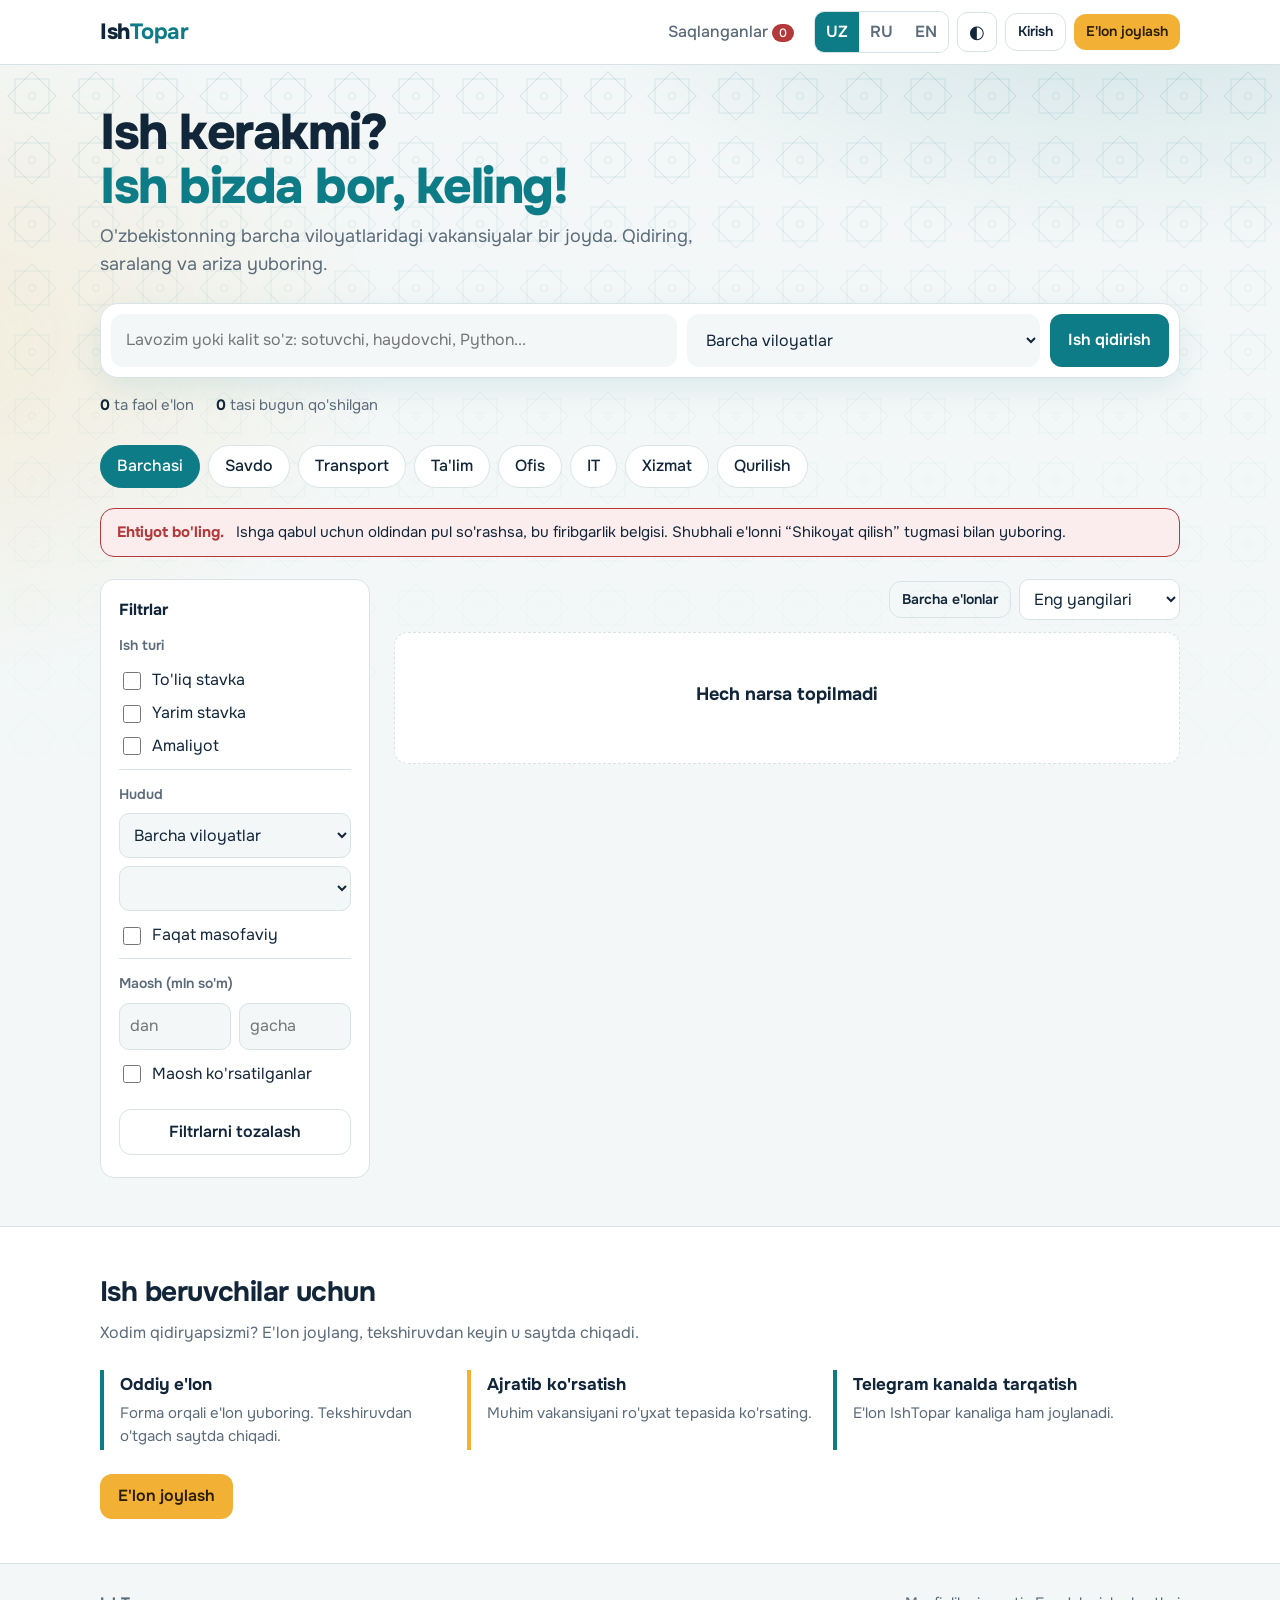
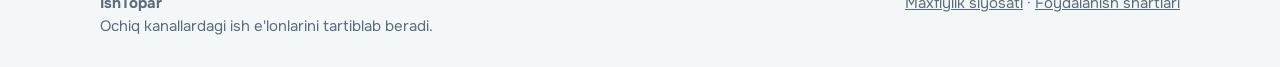
==== commit 063ff66e: "Update index.html" ====
--- a/static/index.html
+++ b/static/index.html
@@ -129,7 +129,14 @@
   <div class="wrap">
     <div><strong>IshTopar</strong><br><span data-i18n="foot1"></span></div>
     <div><a href="#" target="_blank" rel="noopener" data-i18n="tg" data-channel hidden></a><span data-channel-sep hidden><br></span><a href="/privacy" data-i18n="privacy_link"></a> · <a href="/terms" data-i18n="terms_link"></a></div>
-  </div>
+  </div><a class="btn btn-line btn-sm"
+   href="#"
+   target="_blank"
+   rel="noopener"
+   data-i18n="tg"
+   data-channel
+   hidden>
+</a>
 </footer>
 
 <dialog id="detail" aria-label="Job"><div class="dlg" id="dBody"></div></dialog>
